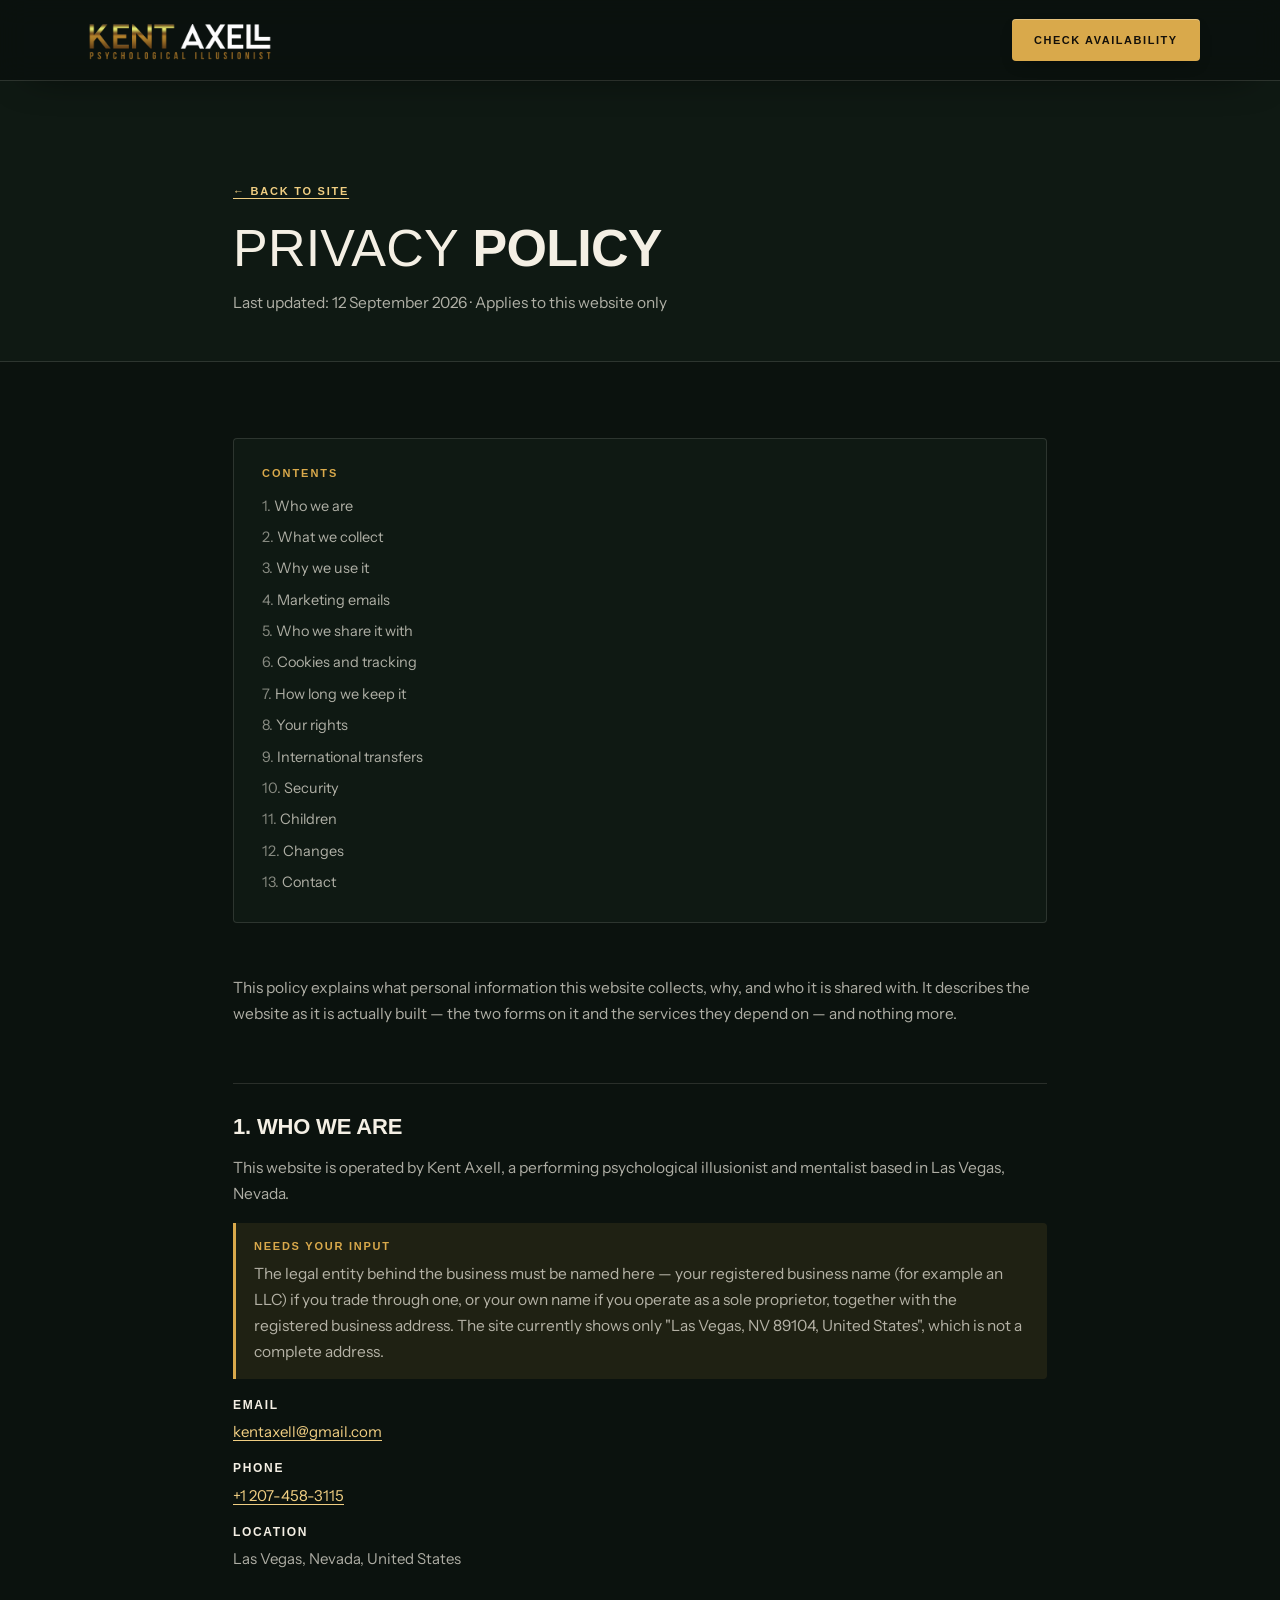
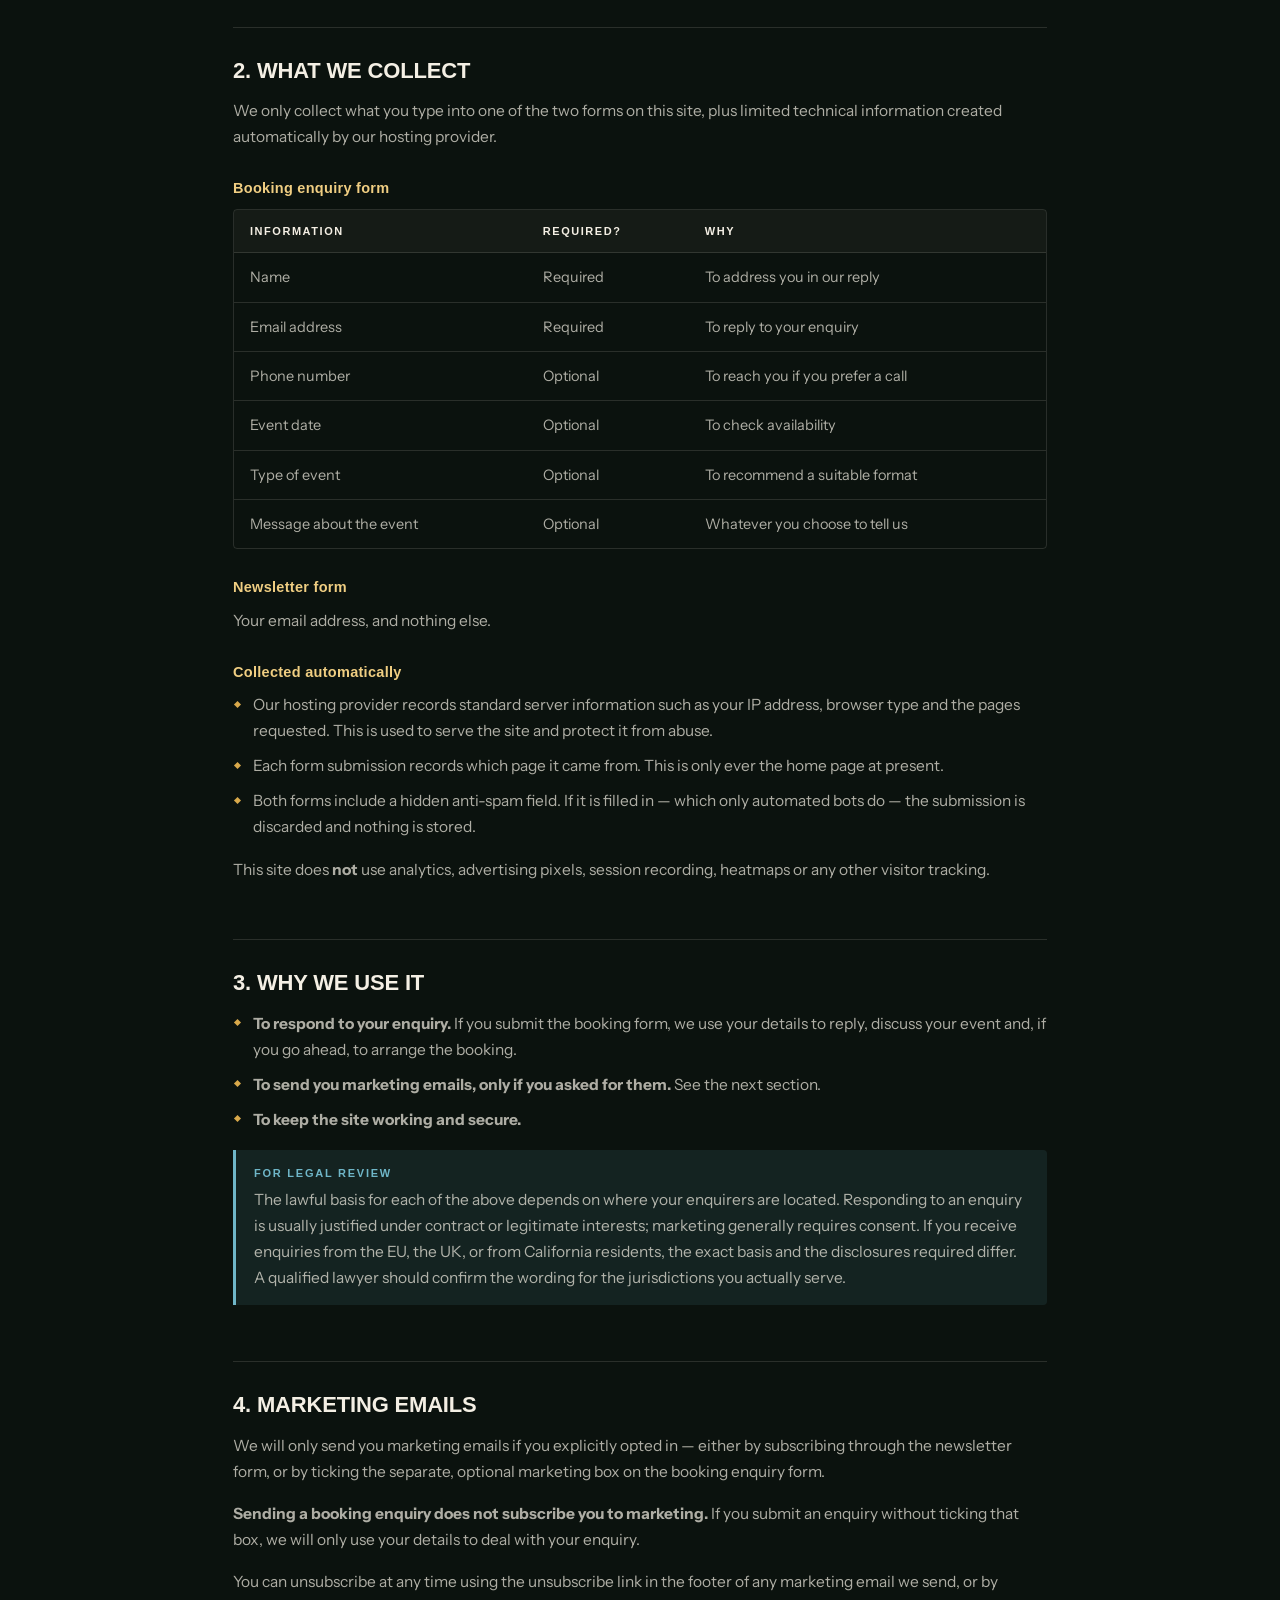
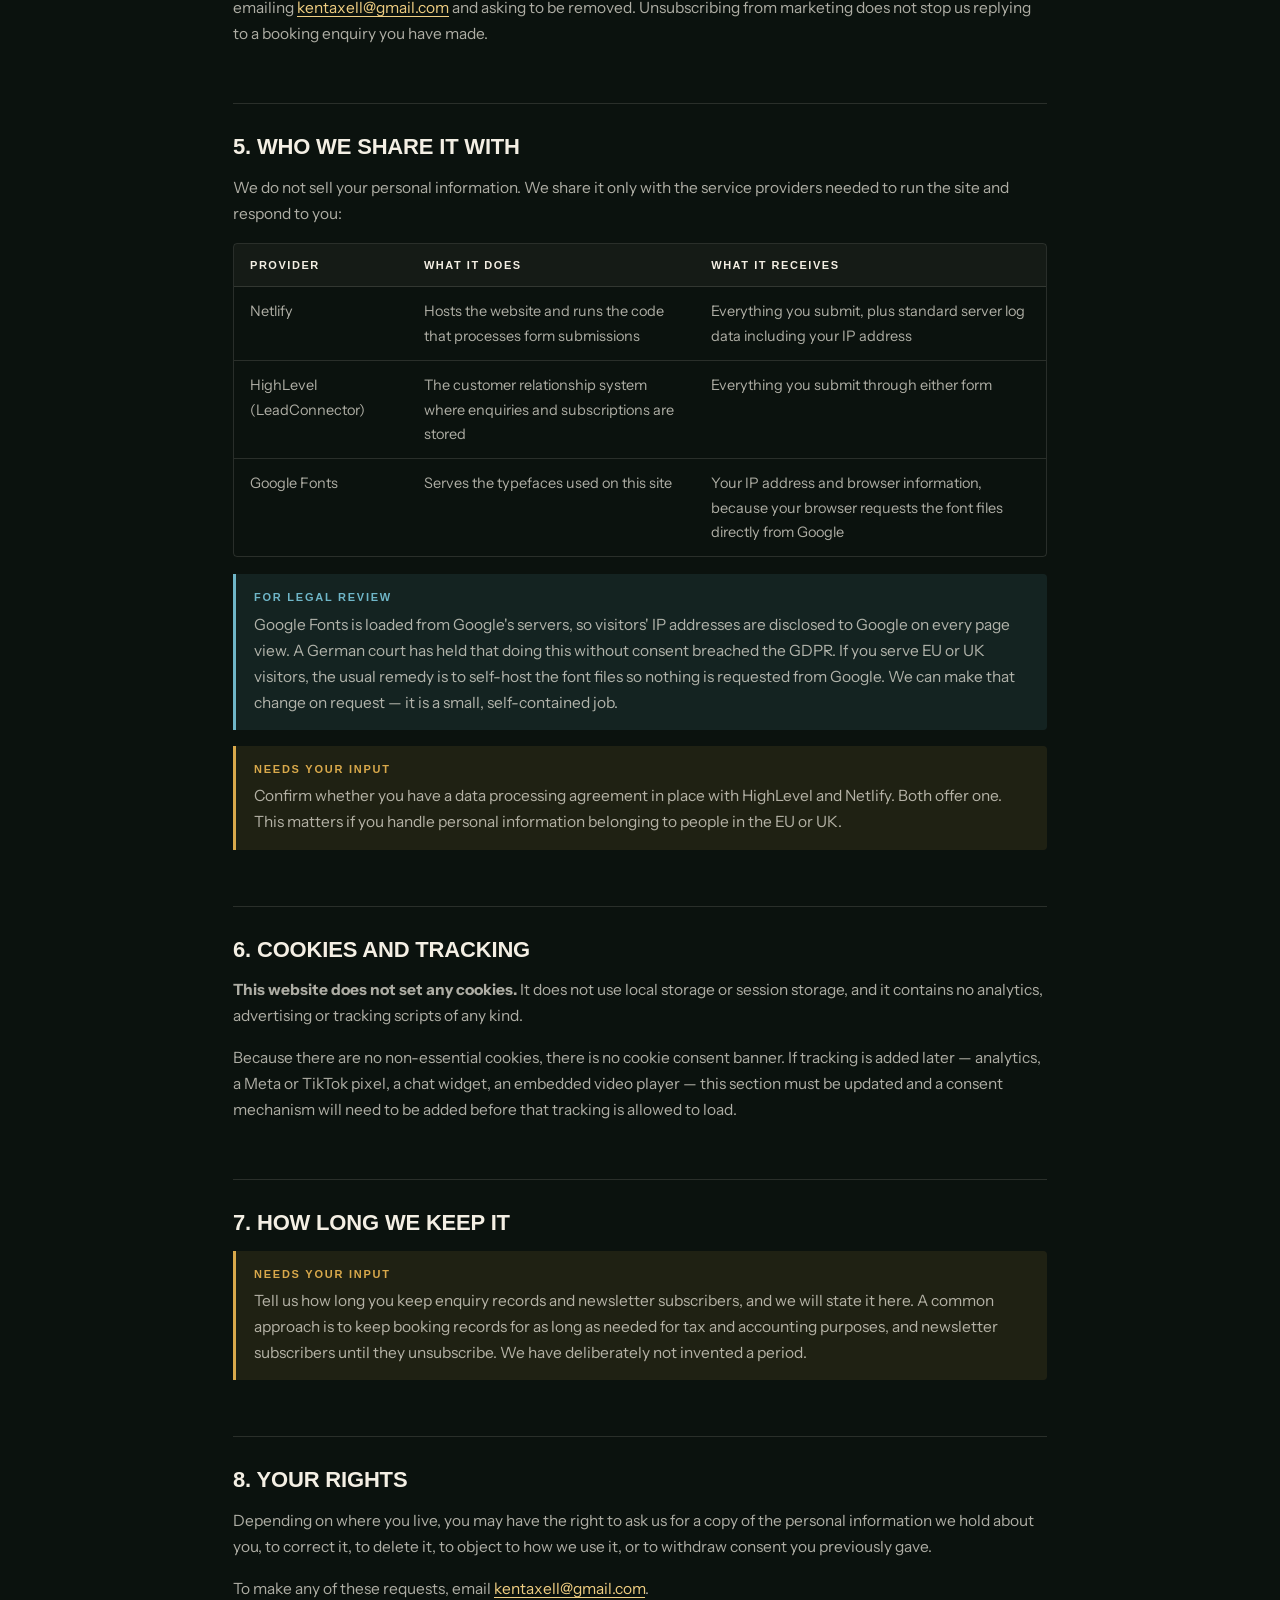
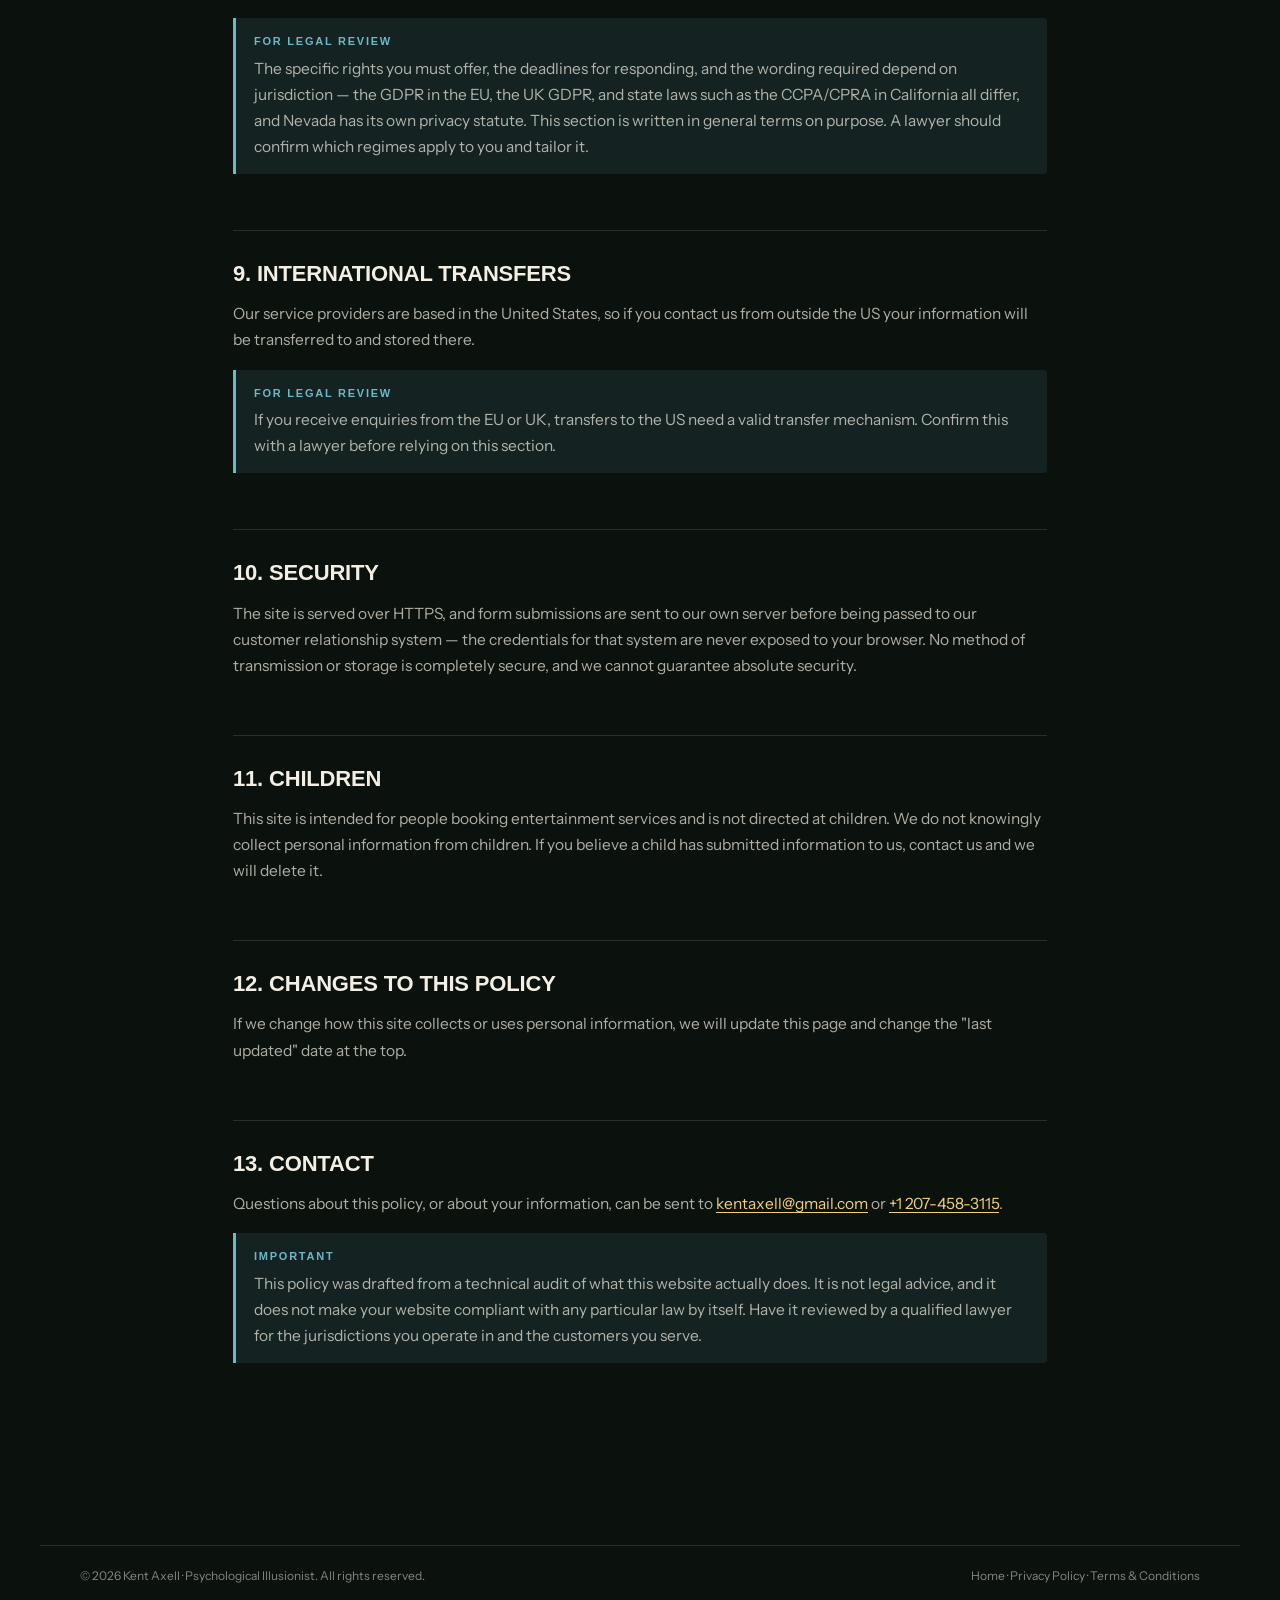
==== privacy-policy/index.html @ 7d2a13be "Add privacy policy, terms, and form consent Written from an audit of what the site actually does, no" ====
<!doctype html>
<html lang="en">
<head>
<meta charset="utf-8">
<meta name="viewport" content="width=device-width, initial-scale=1">
<title>Privacy Policy — Kent Axell</title>
<meta name="description" content="How Kent Axell collects, uses and protects personal information submitted through this website.">
<meta name="theme-color" content="#0B120E">
<meta name="robots" content="index, follow">

<link rel="preconnect" href="https://fonts.googleapis.com">
<link rel="preconnect" href="https://fonts.gstatic.com" crossorigin>
<link href="https://fonts.googleapis.com/css2?family=Instrument+Sans:wght@400..600&display=swap" rel="stylesheet">
<link rel="stylesheet" href="../assets/css/styles.css">
</head>
<body>

<a class="skip" href="#main">Skip to content</a>

<header class="header stuck">
  <div class="wrap header__in">
    <a class="brand" href="../" aria-label="Kent Axell, home">
      <img class="brand__type" src="../assets/img/kent-axell-png2.png" alt="Kent Axell">
    </a>
    <a class="btn btn--gold btn--sm header__cta" href="../#contact">Check availability</a>
  </div>
</header>

<div class="legalhead">
  <div class="wrap">
    <div class="legal__body">
      <a class="legal__back" href="../">&larr; Back to site</a>
      <h1>Privacy <strong>Policy</strong></h1>
      <p class="legalhead__meta">
        Last updated: <time datetime="2026-09-12">12 September 2026</time> ·
        Applies to this website only
      </p>
    </div>
  </div>
</div>

<main id="main" class="legal">
  <div class="wrap">
    <div class="legal__body">

      <nav class="legal__toc" aria-label="Contents">
        <h2>Contents</h2>
        <ol>
          <li><a href="#who">Who we are</a></li>
          <li><a href="#what">What we collect</a></li>
          <li><a href="#why">Why we use it</a></li>
          <li><a href="#marketing">Marketing emails</a></li>
          <li><a href="#sharing">Who we share it with</a></li>
          <li><a href="#cookies">Cookies and tracking</a></li>
          <li><a href="#retention">How long we keep it</a></li>
          <li><a href="#rights">Your rights</a></li>
          <li><a href="#transfers">International transfers</a></li>
          <li><a href="#security">Security</a></li>
          <li><a href="#children">Children</a></li>
          <li><a href="#changes">Changes</a></li>
          <li><a href="#contact">Contact</a></li>
        </ol>
      </nav>

      <p class="lead">
        This policy explains what personal information this website collects, why, and
        who it is shared with. It describes the website as it is actually built — the
        two forms on it and the services they depend on — and nothing more.
      </p>

      <h2 id="who">1. Who we are</h2>
      <p>
        This website is operated by Kent Axell, a performing psychological illusionist
        and mentalist based in Las Vegas, Nevada.
      </p>
      <p class="todo">
        <b>Needs your input</b>
        The legal entity behind the business must be named here — your registered
        business name (for example an LLC) if you trade through one, or your own name
        if you operate as a sole proprietor, together with the registered business
        address. The site currently shows only "Las Vegas, NV 89104, United States",
        which is not a complete address.
      </p>
      <dl>
        <div><dt>Email</dt><dd><a href="mailto:kentaxell@gmail.com">kentaxell@gmail.com</a></dd></div>
        <div><dt>Phone</dt><dd><a href="tel:+12074583115">+1 207-458-3115</a></dd></div>
        <div><dt>Location</dt><dd>Las Vegas, Nevada, United States</dd></div>
      </dl>

      <h2 id="what">2. What we collect</h2>
      <p>
        We only collect what you type into one of the two forms on this site, plus
        limited technical information created automatically by our hosting provider.
      </p>

      <h3>Booking enquiry form</h3>
      <div class="legal__tablewrap">
        <table>
          <thead><tr><th>Information</th><th>Required?</th><th>Why</th></tr></thead>
          <tbody>
            <tr><td>Name</td><td>Required</td><td>To address you in our reply</td></tr>
            <tr><td>Email address</td><td>Required</td><td>To reply to your enquiry</td></tr>
            <tr><td>Phone number</td><td>Optional</td><td>To reach you if you prefer a call</td></tr>
            <tr><td>Event date</td><td>Optional</td><td>To check availability</td></tr>
            <tr><td>Type of event</td><td>Optional</td><td>To recommend a suitable format</td></tr>
            <tr><td>Message about the event</td><td>Optional</td><td>Whatever you choose to tell us</td></tr>
          </tbody>
        </table>
      </div>

      <h3>Newsletter form</h3>
      <p>Your email address, and nothing else.</p>

      <h3>Collected automatically</h3>
      <ul>
        <li>
          Our hosting provider records standard server information such as your IP
          address, browser type and the pages requested. This is used to serve the
          site and protect it from abuse.
        </li>
        <li>
          Each form submission records which page it came from. This is only ever the
          home page at present.
        </li>
        <li>
          Both forms include a hidden anti-spam field. If it is filled in — which only
          automated bots do — the submission is discarded and nothing is stored.
        </li>
      </ul>
      <p>
        This site does <strong>not</strong> use analytics, advertising pixels, session
        recording, heatmaps or any other visitor tracking.
      </p>

      <h2 id="why">3. Why we use it</h2>
      <ul>
        <li>
          <strong>To respond to your enquiry.</strong> If you submit the booking form,
          we use your details to reply, discuss your event and, if you go ahead, to
          arrange the booking.
        </li>
        <li>
          <strong>To send you marketing emails, only if you asked for them.</strong>
          See the next section.
        </li>
        <li>
          <strong>To keep the site working and secure.</strong>
        </li>
      </ul>
      <p class="todo todo--legal">
        <b>For legal review</b>
        The lawful basis for each of the above depends on where your enquirers are
        located. Responding to an enquiry is usually justified under contract or
        legitimate interests; marketing generally requires consent. If you receive
        enquiries from the EU, the UK, or from California residents, the exact basis
        and the disclosures required differ. A qualified lawyer should confirm the
        wording for the jurisdictions you actually serve.
      </p>

      <h2 id="marketing">4. Marketing emails</h2>
      <p>
        We will only send you marketing emails if you explicitly opted in — either by
        subscribing through the newsletter form, or by ticking the separate, optional
        marketing box on the booking enquiry form.
      </p>
      <p>
        <strong>Sending a booking enquiry does not subscribe you to marketing.</strong>
        If you submit an enquiry without ticking that box, we will only use your
        details to deal with your enquiry.
      </p>
      <p>
        You can unsubscribe at any time using the unsubscribe link in the footer of
        any marketing email we send, or by emailing
        <a href="mailto:kentaxell@gmail.com">kentaxell@gmail.com</a> and asking to be
        removed. Unsubscribing from marketing does not stop us replying to a booking
        enquiry you have made.
      </p>

      <h2 id="sharing">5. Who we share it with</h2>
      <p>
        We do not sell your personal information. We share it only with the service
        providers needed to run the site and respond to you:
      </p>
      <div class="legal__tablewrap">
        <table>
          <thead><tr><th>Provider</th><th>What it does</th><th>What it receives</th></tr></thead>
          <tbody>
            <tr>
              <td>Netlify</td>
              <td>Hosts the website and runs the code that processes form submissions</td>
              <td>Everything you submit, plus standard server log data including your IP address</td>
            </tr>
            <tr>
              <td>HighLevel (LeadConnector)</td>
              <td>The customer relationship system where enquiries and subscriptions are stored</td>
              <td>Everything you submit through either form</td>
            </tr>
            <tr>
              <td>Google Fonts</td>
              <td>Serves the typefaces used on this site</td>
              <td>Your IP address and browser information, because your browser requests the font files directly from Google</td>
            </tr>
          </tbody>
        </table>
      </div>
      <p class="todo todo--legal">
        <b>For legal review</b>
        Google Fonts is loaded from Google's servers, so visitors' IP addresses are
        disclosed to Google on every page view. A German court has held that doing this
        without consent breached the GDPR. If you serve EU or UK visitors, the usual
        remedy is to self-host the font files so nothing is requested from Google. We
        can make that change on request — it is a small, self-contained job.
      </p>
      <p class="todo">
        <b>Needs your input</b>
        Confirm whether you have a data processing agreement in place with HighLevel
        and Netlify. Both offer one. This matters if you handle personal information
        belonging to people in the EU or UK.
      </p>

      <h2 id="cookies">6. Cookies and tracking</h2>
      <p>
        <strong>This website does not set any cookies.</strong> It does not use local
        storage or session storage, and it contains no analytics, advertising or
        tracking scripts of any kind.
      </p>
      <p>
        Because there are no non-essential cookies, there is no cookie consent banner.
        If tracking is added later — analytics, a Meta or TikTok pixel, a chat widget,
        an embedded video player — this section must be updated and a consent mechanism
        will need to be added before that tracking is allowed to load.
      </p>

      <h2 id="retention">7. How long we keep it</h2>
      <p class="todo">
        <b>Needs your input</b>
        Tell us how long you keep enquiry records and newsletter subscribers, and we
        will state it here. A common approach is to keep booking records for as long as
        needed for tax and accounting purposes, and newsletter subscribers until they
        unsubscribe. We have deliberately not invented a period.
      </p>

      <h2 id="rights">8. Your rights</h2>
      <p>
        Depending on where you live, you may have the right to ask us for a copy of the
        personal information we hold about you, to correct it, to delete it, to object
        to how we use it, or to withdraw consent you previously gave.
      </p>
      <p>
        To make any of these requests, email
        <a href="mailto:kentaxell@gmail.com">kentaxell@gmail.com</a>.
      </p>
      <p class="todo todo--legal">
        <b>For legal review</b>
        The specific rights you must offer, the deadlines for responding, and the
        wording required depend on jurisdiction — the GDPR in the EU, the UK GDPR,
        and state laws such as the CCPA/CPRA in California all differ, and Nevada has
        its own privacy statute. This section is written in general terms on purpose.
        A lawyer should confirm which regimes apply to you and tailor it.
      </p>

      <h2 id="transfers">9. International transfers</h2>
      <p>
        Our service providers are based in the United States, so if you contact us from
        outside the US your information will be transferred to and stored there.
      </p>
      <p class="todo todo--legal">
        <b>For legal review</b>
        If you receive enquiries from the EU or UK, transfers to the US need a valid
        transfer mechanism. Confirm this with a lawyer before relying on this section.
      </p>

      <h2 id="security">10. Security</h2>
      <p>
        The site is served over HTTPS, and form submissions are sent to our own server
        before being passed to our customer relationship system — the credentials for
        that system are never exposed to your browser. No method of transmission or
        storage is completely secure, and we cannot guarantee absolute security.
      </p>

      <h2 id="children">11. Children</h2>
      <p>
        This site is intended for people booking entertainment services and is not
        directed at children. We do not knowingly collect personal information from
        children. If you believe a child has submitted information to us, contact us
        and we will delete it.
      </p>

      <h2 id="changes">12. Changes to this policy</h2>
      <p>
        If we change how this site collects or uses personal information, we will
        update this page and change the "last updated" date at the top.
      </p>

      <h2 id="contact">13. Contact</h2>
      <p>
        Questions about this policy, or about your information, can be sent to
        <a href="mailto:kentaxell@gmail.com">kentaxell@gmail.com</a> or
        <a href="tel:+12074583115">+1 207-458-3115</a>.
      </p>

      <p class="todo todo--legal">
        <b>Important</b>
        This policy was drafted from a technical audit of what this website actually
        does. It is not legal advice, and it does not make your website compliant with
        any particular law by itself. Have it reviewed by a qualified lawyer for the
        jurisdictions you operate in and the customers you serve.
      </p>

    </div>
  </div>
</main>

<footer class="footer">
  <div class="wrap footer__base">
    <p>© <span id="yr">2026</span> Kent Axell · Psychological Illusionist. All rights reserved.</p>
    <p>
      <a href="../">Home</a> ·
      <a href="./">Privacy Policy</a> ·
      <a href="../terms-and-conditions/">Terms &amp; Conditions</a>
    </p>
  </div>
</footer>

<script>document.getElementById('yr').textContent = new Date().getFullYear();</script>
</body>
</html>
---- assets/css/styles.css ----
/* ═══════════════════════════════════════════════════════════
   KENT AXELL — Psychological Illusionist
   Dark theatre green · antique gold · cream
   ═══════════════════════════════════════════════════════════ */

:root{
  /* ground */
  --ink:        #0B120E;
  --ink-2:      #0F1913;
  --ink-3:      #131F18;
  --panel:      #33473C;
  --panel-2:    #3B5245;

  /* accent */
  --gold:       #D9A94B;
  --gold-lite:  #F0CE82;
  --gold-deep:  #A9762B;
  --teal:       #6FB6C8;   /* echo of Kent's stage logo — used sparingly */

  /* type */
  --cream:      #F4EFE4;
  /* Dim tints are floored at ratios that clear WCAG AA on --ink (#0B120E):
     70% ≈ 8.0:1 · 55% ≈ 5.6:1 · 52% ≈ 5.1:1. Nothing dimmer is used for text. */
  --cream-70:   rgba(244,239,228,.70);
  --cream-55:   rgba(244,239,228,.55);
  --cream-40:   rgba(244,239,228,.52);
  --line:       rgba(244,239,228,.13);
  --line-gold:  rgba(217,169,75,.30);

  --f-disp: "Bricolage Grotesque", "Helvetica Neue", Arial, sans-serif;
  --f-body: "Instrument Sans", "Helvetica Neue", Arial, sans-serif;

  --wrap: 1200px;
  --pad: clamp(20px, 5vw, 40px);
  --r: 4px;

  --ease: cubic-bezier(.22,.61,.36,1);
}

/* ── fonts ────────────────────────────────────────────── */
/* Path is relative to THIS file (assets/css/), so it needs ../ to reach
   assets/fonts/. Space is %20-encoded for stricter static hosts. */
@font-face {
  font-family: "Cloudster";
  src: url('../fonts/Cloudsters%20Regular.otf') format('opentype');
  font-weight: 400;
  font-style: normal;
  font-display: swap;
}

/* ── reset ─────────────────────────────────────────────── */
*,*::before,*::after{ box-sizing:border-box }
/* No `hidden` fallback here on purpose: on Safari < 16 that would create a
   scroll container on the root and break the sticky header. Those browsers
   fall back to the <body> rule below; modern ones get `clip` on both. */
html{ -webkit-text-size-adjust:100%; scroll-behavior:smooth; scroll-padding-top:90px; overflow-x:clip }
body{
  margin:0;
  background:var(--ink);
  color:var(--cream);
  font-family:var(--f-body);
  font-size:16px;
  line-height:1.68;
  font-weight:400;
  -webkit-font-smoothing:antialiased;
  font-optical-sizing:auto;
  /* The tilted marquee bands are deliberately wider than the viewport.
     `hidden` on <body> alone does not stop mobile browsers letting the
     viewport itself drag sideways, so both elements are clipped.
     `clip` is used over `hidden` because it does NOT create a scroll
     container — which is what keeps the sticky header working. */
  overflow-x:hidden;   /* fallback: Safari < 16 */
  overflow-x:clip;
}
img{ max-width:100%; display:block }
a{ color:inherit; text-decoration:none }
ul{ margin:0; padding:0; list-style:none }
button{ font:inherit; color:inherit; background:none; border:0; cursor:pointer }
h1,h2,h3,h4{ margin:0; font-family:var(--f-disp); font-weight:300; letter-spacing:-.01em }
p{ margin:0 0 1.05em }
p:last-child{ margin-bottom:0 }

::selection{ background:var(--gold); color:var(--ink) }

:focus-visible{
  outline:2px solid var(--gold);
  outline-offset:3px;
  border-radius:2px;
}

.sr-only{
  position:absolute; width:1px; height:1px; padding:0; margin:-1px;
  overflow:hidden; clip:rect(0 0 0 0); white-space:nowrap; border:0;
}
/* Honeypot. Off-canvas rather than display:none — some bots skip
   anything that is not rendered. Never give this a label. */
.hp{
  position:absolute; left:-9999px; width:1px; height:1px;
  opacity:0; pointer-events:none;
}
.skip{
  position:absolute; left:-999px; top:0; z-index:200;
  background:var(--gold); color:var(--ink); padding:10px 18px; font-weight:600;
}
.skip:focus{ left:8px; top:8px }

.wrap{ width:100%; max-width:var(--wrap); margin-inline:auto; padding-inline:var(--pad) }

/* ── scroll reveal ─────────────────────────────────────── */
.reveal{
  opacity:0;
  transform:translateY(22px);
  transition:opacity .75s var(--ease), transform .75s var(--ease);
  transition-delay:calc(var(--d, 0) * 110ms);
}
.reveal[data-d="1"]{ --d:1 } .reveal[data-d="2"]{ --d:2 }
.reveal[data-d="3"]{ --d:3 } .reveal[data-d="4"]{ --d:4 }
.reveal.in{ opacity:1; transform:none }

/* ═══════════ TYPOGRAPHIC SYSTEM ═══════════ */
/* Headings alternate light + heavy word-groups, matching the reference rhythm.
   Light words are the base weight; <strong> carries the punch.               */
.hero__title,
.sechead h2,
.signup__title{
  font-family:var(--f-disp);
  font-weight:300;
  text-transform:uppercase;
  letter-spacing:.004em;
  line-height:.98;
  text-wrap:balance;
}
/* heavy weights close up on their own — caps still need a hair of air */
.hero__title strong,
.sechead h2 strong,
.signup__title strong{ font-weight:800; letter-spacing:-.014em }

/* little gold diamond divider */
.fleuron{ display:block; margin:22px auto 0; width:100%; max-width:140px; position:relative; height:9px }
.fleuron::before{
  content:""; position:absolute; inset-block:50%; left:0; right:0; height:1px;
  background:linear-gradient(90deg,transparent,var(--line-gold) 22%,var(--line-gold) 78%,transparent);
}
.fleuron::after{
  content:""; position:absolute; left:50%; top:50%; width:9px; height:9px;
  translate:-50% -50%; rotate:45deg;
  background:var(--gold);
}
.sechead--left .fleuron{ margin-inline:0 }

.sechead{ text-align:center; margin-bottom:clamp(40px,6vw,68px) }
.sechead--left{ text-align:left }
.sechead h2{ font-size:clamp(28px,4vw,50px) }
.sechead--sm h2{ font-size:clamp(24px,3.1vw,38px) }
.sechead__sub{
  margin:14px 0 0;
  font-family:var(--f-disp);
  font-size:clamp(12px,1.4vw,15px);
  font-weight:500; text-transform:uppercase; letter-spacing:.18em;
  color:var(--cream-55);
}

.lead{ font-size:clamp(17px,1.9vw,20px); color:var(--cream); font-weight:400 }

/* ── sections ──────────────────────────────────────────── */
.sec{ padding-block:clamp(64px,9vw,118px) }
.sec--tight{ padding-top:0 }

/* ═══════════ BUTTONS ═══════════ */
.btn{
  --bg:var(--gold);
  display:inline-flex; align-items:center; justify-content:center; gap:9px;
  padding:15px 30px;
  font-family:var(--f-disp);
  font-size:12px; font-weight:700; text-transform:uppercase; letter-spacing:.13em;
  border-radius:var(--r);
  position:relative; overflow:hidden;
  transition:transform .28s var(--ease), box-shadow .28s var(--ease), background-color .28s var(--ease), color .28s var(--ease);
  will-change:transform;
}
.btn--sm{ padding:12px 22px; font-size:11px; letter-spacing:.14em }

/* No colored glow: gold on near-black already separates. The inset top highlight
   gives the cap a lit edge; depth comes from a neutral shadow, not a halo. */
.btn--gold{
  background:var(--gold); color:#14100A;
  box-shadow:0 1px 0 rgba(255,255,255,.28) inset, 0 6px 18px -10px rgba(0,0,0,.75);
}
.btn--gold:hover{ background:var(--gold-lite); transform:translateY(-2px); box-shadow:0 1px 0 rgba(255,255,255,.4) inset, 0 12px 26px -12px rgba(0,0,0,.85) }
.btn--gold:active{ transform:translateY(0) }

.btn--ghost{
  background:transparent; color:var(--cream);
  box-shadow:inset 0 0 0 1px rgba(244,239,228,.35);
}
.btn--ghost:hover{ background:rgba(244,239,228,.07); box-shadow:inset 0 0 0 1px var(--gold); color:var(--gold-lite); transform:translateY(-2px) }

.ctarow{ text-align:center; margin-top:clamp(34px,4vw,52px) }

/* ═══════════ UTILITY BAR ═══════════ */
.utilitybar{
  background:var(--ink-2);
  border-bottom:1px solid var(--line);
  font-size:12.5px;
  position:relative; z-index:60;
}
.utilitybar__in{
  display:flex; align-items:center; justify-content:flex-end; gap:26px;
  padding-block:9px; flex-wrap:wrap;
}
.utilitybar__item{
  display:inline-flex; align-items:center; gap:7px;
  color:var(--cream-55); letter-spacing:.02em;
  transition:color .22s var(--ease);
}
.utilitybar__item:hover{ color:var(--cream) }
.utilitybar__item .i{ width:13px; height:13px; fill:var(--gold); flex:none }
.utilitybar__item--gold{ color:var(--gold) }
.utilitybar__item--gold:hover{ color:var(--gold-lite) }

.pulse{ width:6px; height:6px; border-radius:50%; background:var(--gold); flex:none; position:relative }
.pulse::after{
  content:""; position:absolute; inset:0; border-radius:50%; background:var(--gold);
  animation:pulse 2.4s var(--ease) infinite;
}
@keyframes pulse{ 0%{ transform:scale(1); opacity:.7 } 70%,100%{ transform:scale(3.2); opacity:0 } }

/* ═══════════ HEADER ═══════════ */
.header{
  position:sticky; top:0; z-index:70;
  background:rgba(11,18,14,0);
  transition:background-color .35s var(--ease), box-shadow .35s var(--ease), backdrop-filter .35s var(--ease);
}
.header.stuck{
  background:rgba(11,18,14,.93);
  backdrop-filter:blur(14px);
  box-shadow:0 1px 0 var(--line), 0 18px 40px -30px #000;
}
.header__in{
  display:flex; align-items:center; gap:24px;
  min-height:76px;
}

.brand{ display:inline-flex; align-items:center; gap:11px; margin-right:auto }
.brand__mark{ width:38px; height:38px; flex:none }
.brand__mark svg{ width:100%; height:100%; fill:none; stroke:var(--gold); stroke-width:1.5; stroke-linecap:round }
.brand__mark rect{ stroke-width:1.2; opacity:.85 }
.brand__type{ display:flex; flex-direction:column; line-height:1.1 }
.brand__type[alt]{ 
  width:auto; height:auto; max-width:240px; max-height:80px;
  display:block; flex-direction:initial;
}
.brand__name{
  font-family: "Cloudster", sans-serif; font-weight:400; font-size:16px;
  text-transform:uppercase; letter-spacing:.12em; color:var(--cream); font-feature-settings:'liga';
}
.brand__sub{
  font-family:var(--f-disp); font-weight:500; font-size:11px;
  text-transform:uppercase; letter-spacing:.10em; color:var(--gold);
  margin-top:3px;
}

.nav{ display:flex; align-items:center; gap:30px }
.nav > a:not(.btn){
  font-family:var(--f-disp);
  font-size:12px; font-weight:600; text-transform:uppercase; letter-spacing:.15em;
  color:var(--cream-70);
  padding-block:6px;
  position:relative;
  transition:color .22s var(--ease);
}
.nav > a:not(.btn)::after{
  content:""; position:absolute; left:0; right:100%; bottom:0; height:1px;
  background:var(--gold); transition:right .32s var(--ease);
}
.nav > a:not(.btn):hover{ color:var(--cream) }
.nav > a:not(.btn):hover::after{ right:0 }
.nav__cta{ display:none }

.burger{ display:none; width:38px; height:38px; flex-direction:column; justify-content:center; gap:5px; padding:0 6px }
.burger span{ display:block; height:1.5px; background:var(--cream); transition:transform .32s var(--ease), opacity .2s var(--ease) }
.burger[aria-expanded="true"] span:nth-child(1){ transform:translateY(6.5px) rotate(45deg) }
.burger[aria-expanded="true"] span:nth-child(2){ opacity:0 }
.burger[aria-expanded="true"] span:nth-child(3){ transform:translateY(-6.5px) rotate(-45deg) }

/* ═══════════ HERO ═══════════ */
.hero{
  position:relative;
  min-height:clamp(560px, 92vh, 900px);
  display:flex; align-items:flex-end;
  margin-top:-76px;          /* slide under the transparent sticky header */
  padding-top:76px;
  overflow:hidden;
}
.hero__media{ position:absolute; inset:0 }
.hero__media img{
  width:100%; height:100%; object-fit:cover; object-position:center 32%;
  animation:heroDrift 26s var(--ease) infinite alternate;
}
@keyframes heroDrift{ from{ transform:scale(1.04) } to{ transform:scale(1.12) } }

.hero__scrim{
  position:absolute; inset:0;
  background:
    radial-gradient(120% 78% at 50% 34%, rgba(11,18,14,0) 0%, rgba(11,18,14,.55) 62%, rgba(11,18,14,.9) 100%),
    linear-gradient(to bottom, rgba(11,18,14,.72) 0%, rgba(11,18,14,.18) 32%, rgba(11,18,14,.86) 76%, var(--ink) 100%);
}

.hero__in{
  position:relative; z-index:2;
  text-align:center;
  padding-bottom:clamp(96px,13vh,150px);
  padding-top:clamp(60px,10vh,110px);
}
.hero__title{
  font-family: "Centra No. 2", "Helvetica Neue", Arial, sans-serif;
  font-weight:800;
  font-size:clamp(40px,8vw,98px);
  margin:0;
  text-shadow:0 2px 40px rgba(0,0,0,.55);
}
.hero__kicker{
  margin:20px 0 0;
  font-family:var(--f-disp);
  font-size:clamp(12px,1.7vw,16px);
  font-weight:500; text-transform:uppercase; letter-spacing:.26em;
  color:var(--cream-70);
}
.hero__body{
  margin:26px auto 0; max-width:620px;
  color:var(--cream-70); font-size:15px; font-weight:400;
}
.hero__cta{ display:flex; gap:14px; justify-content:center; flex-wrap:wrap; margin-top:34px }

.scrolldown{
  position:absolute; left:50%; bottom:26px; translate:-50% 0; z-index:3;
  display:flex; flex-direction:column; align-items:center; gap:8px;
  font-family:var(--f-disp); font-size:11px; font-weight:600;
  text-transform:uppercase; letter-spacing:.20em; color:var(--cream-40);
  transition:color .25s var(--ease);
}
.scrolldown:hover{ color:var(--gold) }
.scrolldown svg{ width:15px; height:15px; fill:none; stroke:currentColor; stroke-width:1.4; stroke-linecap:round; stroke-linejoin:round; animation:bob 2.6s var(--ease) infinite }
@keyframes bob{ 0%,100%{ transform:translateY(0); opacity:.65 } 50%{ transform:translateY(5px); opacity:1 } }

/* ═══════════ MARQUEE BANDS ═══════════ */
.marquee{
  background:var(--gold);
  color:#14100A;
  padding-block:13px;
  width:114%; margin-inline:-7%;
  position:relative; z-index:5;
  box-shadow:0 14px 44px -22px rgba(0,0,0,.85);
  overflow:hidden;
  user-select:none;
}
.marquee--tilt-a{ rotate:-2.4deg; margin-top:-38px; margin-bottom:14px }
.marquee--tilt-b{ rotate:2deg; margin-block:clamp(30px,5vw,54px) }

.marquee__track{ display:flex; width:max-content; animation:slide 34s linear infinite }
.marquee__track--rev{ animation-direction:reverse }
@keyframes slide{ to{ transform:translateX(-50%) } }

.marquee__set{ display:flex; align-items:center; gap:34px; padding-right:34px; flex:none }
.marquee__set span{
  font-family:var(--f-disp); font-size:clamp(18px,2.6vw,33px);
  font-weight:800; text-transform:uppercase; letter-spacing:-.016em;
  white-space:nowrap;
}
.marquee__set i{ font-style:normal; font-size:13px; opacity:.55 }

/* ═══════════ INTRO ═══════════ */
.intro__grid{
  display:grid; grid-template-columns:1fr 1.08fr; gap:clamp(32px,5vw,64px);
  align-items:center;
}
.intro__copy p{ color:var(--cream-70); font-weight:400 }
.intro__copy .lead{ color:var(--cream); margin-bottom:1.1em }
.intro__copy .btn{ margin-top:12px }

.ticks{ display:grid; gap:12px; margin:28px 0 }
.ticks li{
  position:relative; padding-left:32px;
  font-size:14.5px; color:var(--cream);
}
.ticks li::before{
  content:""; position:absolute; left:0; top:.42em;
  width:16px; height:16px; border-radius:50%;
  background:var(--gold);
}
.ticks li::after{
  content:""; position:absolute; left:4.5px; top:calc(.42em + 4.8px);
  width:7px; height:3.5px;
  border-left:1.7px solid #14100A; border-bottom:1.7px solid #14100A;
  rotate:-45deg;
}
.ticks--sm li{ font-size:14px; color:var(--cream-70) }
.ticks--sm li::before{ width:14px; height:14px }
.ticks--sm li::after{ left:4px; top:calc(.42em + 4.2px); width:6px; height:3px }

.intro__fig{ margin:0; position:relative; border-radius:var(--r); overflow:hidden }
.intro__fig img{
  width:100%; aspect-ratio:16/10; object-fit:cover;
  transition:transform .9s var(--ease);
}
.intro__fig:hover img{ transform:scale(1.035) }
.intro__fig::after{
  content:""; position:absolute; inset:0; pointer-events:none;
  box-shadow:inset 0 0 0 1px var(--line-gold);
  border-radius:var(--r);
}
.intro__fig figcaption{
  position:absolute; left:16px; bottom:14px;
  font-family:var(--f-disp); font-size:11px; font-weight:600;
  text-transform:uppercase; letter-spacing:.15em; color:var(--cream-70);
  background:rgba(11,18,14,.6); backdrop-filter:blur(6px);
  padding:6px 12px; border-radius:2px;
}

/* ═══════════ SHOWREEL ═══════════ */
.reelgrid{ display:grid; grid-template-columns:repeat(3,1fr); gap:clamp(14px,2vw,24px) }
.reel{
  position:relative; display:block; border-radius:var(--r); overflow:hidden;
  background:var(--ink-2);
}
.reel img{
  width:100%; aspect-ratio:16/10; object-fit:cover;
  filter:brightness(.72) saturate(.9);
  transition:transform .8s var(--ease), filter .5s var(--ease);
}
.reel:hover img{ transform:scale(1.06); filter:brightness(.85) saturate(1) }
.reel::after{
  content:""; position:absolute; inset:0; pointer-events:none;
  box-shadow:inset 0 0 0 1px var(--line);
  transition:box-shadow .35s var(--ease);
}
.reel:hover::after{ box-shadow:inset 0 0 0 1px var(--line-gold) }

.reel__play{
  position:absolute; left:50%; top:50%; translate:-50% -50%;
  width:56px; height:56px; border-radius:50%;
  background:#E03B2E;
  display:grid; place-items:center;
  box-shadow:0 10px 30px -10px rgba(0,0,0,.8);
  transition:transform .35s var(--ease), background-color .35s var(--ease);
}
.reel__play svg{ width:24px; height:24px; fill:#fff; margin-left:2px }
.reel:hover .reel__play{ transform:scale(1.12); background:#F04437 }

.reel__label{
  position:absolute; left:14px; top:12px;
  font-family:var(--f-disp); font-size:11px; font-weight:600;
  text-transform:uppercase; letter-spacing:.14em; color:var(--cream);
  background:rgba(11,18,14,.66); backdrop-filter:blur(6px);
  padding:6px 11px; border-radius:2px;
}

/* ═══════════ GREEN PANELS (references / faq) ═══════════ */
.panelwrap{ padding-block:clamp(28px,4vw,52px) }
.panel{
  background:var(--panel);
  border-radius:6px;
  padding:clamp(34px,5.4vw,66px) clamp(22px,4.4vw,58px);
  box-shadow:0 30px 70px -50px #000;
}
.panel .sechead{ margin-bottom:clamp(30px,4vw,46px) }
.panel .sechead h2{ color:var(--cream) }
/* the panel is lighter than --ink, so dim text needs lifting to hold AA on it */
.panel .sechead__sub,
.panel .faq__body{ color:var(--cream-70) }

.logos{ display:grid; grid-template-columns:repeat(5,1fr); gap:clamp(10px,1.6vw,18px) }
.logos li{
  display:grid; place-items:center;
  aspect-ratio:2.5/1;
  background:rgba(11,18,14,.28);
  border:1px solid rgba(244,239,228,.10);
  border-radius:3px;
  font-family:var(--f-disp); font-size:13px; font-weight:700;
  text-transform:uppercase; letter-spacing:.16em; color:var(--cream-70);
  transition:border-color .3s var(--ease), color .3s var(--ease), transform .3s var(--ease);
}
.logos li:hover{ border-color:var(--line-gold); color:var(--gold); transform:translateY(-2px) }

/* ═══════════ CLIENT WALL ═══════════ */
/* The one light section on the site. Brand logos are drawn for white
   grounds — several of these (Chase, Capital One) are near-black and would
   disappear on --ink, so the panel inverts to paper and curves into a deep
   gold band. --gold is too light to carry cream text (1.9:1), hence the
   darker --gold-band at 4.6:1. */
.clients{
  --paper:#F3EEE3;
  /* Two related golds, both pinned by contrast rather than taste:
     the band is the richest gold that still clears 4.5:1 against white
     text (4.68:1); the eyebrow sits on paper, which needs a darker
     value to clear the same bar (4.61:1). */
  --gold-band:#9A6B15;
  --gold-ink:#8F6220;
  background:var(--gold-band);
  position:relative;
}
.clients__panel{
  background:var(--paper);
  padding-block:clamp(56px,8vw,104px) clamp(78px,11vw,150px);
  /* shallow ellipse: panel is full height at centre, shorter at the edges */
  border-radius:0 0 50% 50% / 0 0 clamp(28px,5vw,72px) clamp(28px,5vw,72px);
}
.clients__in{ text-align:center }
.clients .eyebrow{ color:var(--gold-ink) }

.clients__title{
  font-family:var(--f-disp);
  font-weight:300;
  font-size:clamp(27px,4.2vw,52px);
  line-height:1.08;
  letter-spacing:-.018em;
  color:var(--ink);
  max-width:24ch;
  margin:0 auto;
  text-wrap:balance;
}

/* ── continuous left-scrolling logo loop ── */
.logoloop{
  /* Centred window rather than full-bleed: shows ~5 logos at desktop and
     loops the rest through, so it reads as a curated set, not a banner. */
  max-width:min(860px, 100%);
  margin:clamp(38px,5.5vw,64px) auto 0;
  overflow:hidden;
  /* Fade the ends so logos dissolve rather than getting chopped at the edge.
     Wider fade than full-bleed needed — in a narrow window a hard edge is
     much more noticeable. */
  -webkit-mask-image:linear-gradient(90deg,transparent,#000 11%,#000 89%,transparent);
          mask-image:linear-gradient(90deg,transparent,#000 11%,#000 89%,transparent);
}
.logoloop__track{
  display:flex;
  width:max-content;
  animation:logoloop 42s linear infinite;
}
/* -50% lands set 2 exactly where set 1 began, so the restart is invisible. */
@keyframes logoloop{ to{ transform:translateX(-50%) } }

/* Pause on hover so a logo can actually be looked at (and hovered). */
.logoloop:hover .logoloop__track,
.logoloop:focus-within .logoloop__track{ animation-play-state:paused }

.logoloop__set{
  display:flex; align-items:center; flex:none;
  gap:clamp(26px,3.2vw,44px);
  padding-right:clamp(26px,3.2vw,44px);   /* keeps spacing even across the seam */
}
.logoloop__set li{ display:flex; align-items:center; justify-content:center }
.logoloop__set img{
  height:clamp(26px,3.2vw,38px);
  /* Cap the wide wordmarks (Chase, ConEd, Make-A-Wish run ~200px uncapped)
     so no single logo dominates the narrower window. */
  width:auto; max-width:150px;
  object-fit:contain;
  /* resting: desaturated so the row reads as one texture, not a clip-art wall */
  filter:grayscale(1);
  opacity:.52;
  transition:filter .4s var(--ease), opacity .4s var(--ease), transform .4s var(--ease);
}
.logoloop__set li:hover img,
.logoloop__set li:focus-within img{
  filter:grayscale(0);
  opacity:1;
  transform:scale(1.12);
}

/* ── pull quote on the gold band ── */
.pullquote{
  padding-block:clamp(52px,7.5vw,96px) clamp(56px,8vw,104px);
  text-align:center;
}
.pullquote blockquote{
  /* px, not ch: the blockquote inherits 16px, so a ch value here would be
     measured against that rather than the 40px quote text inside it. */
  margin:0 auto; max-width:660px;
}
.pullquote p{
  font-family:var(--f-disp);
  font-weight:300;
  font-size:clamp(21px,3.4vw,40px);
  line-height:1.16;
  letter-spacing:-.014em;
  color:#fff;
  margin:0;
  text-wrap:balance;
}
.pullquote cite{
  display:block; margin-top:20px;
  font-family:var(--f-body); font-style:normal;
  font-size:13px; font-weight:500; letter-spacing:.04em;
  color:#fff;
  opacity:.88;
}

@media (prefers-reduced-motion: reduce){
  /* Stop the loop and let the row wrap statically instead. */
  .logoloop__track{ animation:none; width:100%; flex-wrap:wrap; justify-content:center }
  .logoloop__set{ flex-wrap:wrap; justify-content:center }
  .logoloop__set + .logoloop__set{ display:none }   /* the duplicate is only for looping */
  .logoloop{ -webkit-mask-image:none; mask-image:none }
  .logoloop__set li:hover img,
  .logoloop__set li:focus-within img{ transform:none }
}

/* ═══════════ SERVICE ROWS ═══════════ */
.srow{
  display:grid; grid-template-columns:1fr 1fr;
  gap:clamp(26px,4.2vw,56px);
  align-items:center;
  margin-bottom:clamp(46px,6vw,88px);
}
.srow:last-child{ margin-bottom:0 }
.srow--flip .srow__fig{ order:2 }

.srow__fig{ margin:0; border-radius:var(--r); overflow:hidden; position:relative }
.srow__fig img{
  width:100%; aspect-ratio:4/3; object-fit:cover;
  transition:transform .9s var(--ease);
}
.srow:hover .srow__fig img{ transform:scale(1.04) }
.srow__fig::after{
  content:""; position:absolute; inset:0; pointer-events:none;
  box-shadow:inset 0 0 0 1px var(--line);
}

.srow__copy h3{
  font-size:clamp(19px,2.35vw,27px);
  font-weight:800; text-transform:uppercase; line-height:1.12;
  letter-spacing:-.014em;
  margin-bottom:16px;
}
.srow__copy > p{ color:var(--cream-70); font-weight:400; font-size:15px }
.srow__copy .btn{ margin-top:8px }

/* ═══════════ ABOUT BAND ═══════════ */
.about{
  background:
    linear-gradient(to bottom, var(--ink) 0%, #171E12 40%, #1C2314 100%);
  padding-block:clamp(56px,8vw,104px);
  position:relative;
}
.about::before,
.about::after{
  content:""; position:absolute; left:0; right:0; height:1px;
  background:linear-gradient(90deg,transparent,var(--line-gold),transparent);
}
.about::before{ top:0 } .about::after{ bottom:0 }

.about__in{
  display:grid; grid-template-columns:.85fr 1.15fr;
  gap:clamp(30px,5vw,70px); align-items:center;
}
.about__fig{ margin:0; position:relative; isolation:isolate }
/* glow sits behind the cut-out portrait — ::before so it paints first, no negative z-index */
.about__fig::before{
  content:""; position:absolute; left:50%; bottom:-4%; translate:-50% 0;
  width:76%; height:30%; border-radius:50%;
  background:radial-gradient(ellipse at center, rgba(217,169,75,.20), transparent 70%);
  pointer-events:none;
}
.about__fig img{
  position:relative;
  width:100%; max-width:400px; margin-inline:auto;
  filter:drop-shadow(0 30px 50px rgba(0,0,0,.6));
  mask-image: linear-gradient(180deg, black 0%, black 50%, transparent 100%);
  mask-size: 100% 100%;
  mask-repeat: no-repeat;
}
.about__h3{
  font-size:15px; font-weight:800; text-transform:uppercase;
  letter-spacing:.2em; color:var(--gold); margin-bottom:16px;
}
.about__copy p{ color:var(--cream-70); font-weight:400; font-size:15.5px }
.about__tag{ color:var(--cream) !important }
.about__tag strong{ color:var(--gold-lite); font-weight:500 }
.about__copy .btn{ margin-top:14px }
/* ═══════════ TESTIMONIALS ═══════════ */
.quotes__rail{
  display:grid; grid-template-columns:repeat(3,1fr);
  gap:clamp(14px,2vw,24px);
}
.quote{
  margin:0;
  background:linear-gradient(#141C16, #0E150F);
  border:1px solid var(--line);
  border-radius:var(--r);
  padding:clamp(24px,3vw,34px);
  display:flex; flex-direction:column; gap:16px;
  transition:border-color .35s var(--ease), transform .35s var(--ease);
}
.quote:hover{ border-color:var(--line-gold); transform:translateY(-3px) }
.stars{ color:var(--gold); font-size:14px; letter-spacing:.22em }
.quote p{ color:var(--cream-70); font-size:14.5px; font-weight:400; line-height:1.75; flex:1 }
.quote footer{ display:flex; flex-direction:column; gap:3px; padding-top:14px; border-top:1px solid var(--line) }
.quote footer b{
  font-family:var(--f-disp); font-size:13px; font-weight:700;
  letter-spacing:.03em; color:var(--cream);
}
.quote footer span{
  font-family:var(--f-disp); font-size:11px; font-weight:500;
  text-transform:uppercase; letter-spacing:.16em; color:var(--gold);
}

.dots{ display:none; justify-content:center; gap:9px; margin-top:26px }
.dots button{
  width:7px; height:7px; border-radius:50%;
  background:rgba(244,239,228,.24);
  transition:background-color .3s var(--ease), transform .3s var(--ease);
}
.dots button[aria-current="true"]{ background:var(--gold); transform:scale(1.35) }

/* ═══════════ GALLERY ═══════════ */
.grid6{ display:grid; grid-template-columns:repeat(3,1fr); gap:clamp(12px,1.6vw,18px) }
.grid6 figure{ margin:0; border-radius:var(--r); overflow:hidden; position:relative; background:var(--ink-2) }
.grid6 img{
  width:100%; aspect-ratio:4/3; object-fit:cover;
  filter:saturate(.86) brightness(.94);
  transition:transform .85s var(--ease), filter .5s var(--ease);
}
.grid6 figure:hover img{ transform:scale(1.07); filter:saturate(1.05) brightness(1) }
.grid6 figure::after{
  content:""; position:absolute; inset:0; pointer-events:none;
  box-shadow:inset 0 0 0 1px var(--line);
  transition:box-shadow .35s var(--ease);
}
.grid6 figure:hover::after{ box-shadow:inset 0 0 0 1px var(--line-gold) }

/* ═══════════ FAQ ═══════════ */
.faq{ display:grid; gap:10px }
.faq details{
  background:rgba(11,18,14,.30);
  border:1px solid rgba(244,239,228,.10);
  border-radius:3px;
  transition:border-color .3s var(--ease), background-color .3s var(--ease);
}
.faq details[open]{ border-color:var(--line-gold); background:rgba(11,18,14,.46) }
.faq summary{
  list-style:none; cursor:pointer;
  display:flex; align-items:center; justify-content:space-between; gap:20px;
  padding:17px clamp(16px,2.4vw,26px);
  font-family:var(--f-disp);
  font-size:clamp(14px,1.5vw,15.5px); font-weight:600;
  letter-spacing:.005em; line-height:1.5;
  color:var(--cream);
  transition:color .25s var(--ease);
}
.faq summary::-webkit-details-marker{ display:none }
.faq summary:hover{ color:var(--gold-lite) }
.faq summary::after{
  content:""; flex:none;
  width:9px; height:9px;
  border-right:1.6px solid var(--gold); border-bottom:1.6px solid var(--gold);
  rotate:45deg; translate:0 -2px;
  transition:rotate .32s var(--ease), translate .32s var(--ease);
}
.faq details[open] summary::after{ rotate:225deg; translate:0 2px }
.faq__body{
  padding:0 clamp(16px,2.4vw,26px) 20px;
  color:var(--cream-70); font-size:14.5px; font-weight:400;
  max-width:78ch;
}

/* ═══════════ BOOKING ═══════════ */
.book{
  position:relative;
  padding-block:clamp(58px,8vw,104px);
  overflow:hidden;
}
.book__media{ position:absolute; inset:0 }
.book__media img{ width:100%; height:100%; object-fit:cover; object-position:center 40% }
.book__scrim{
  position:absolute; inset:0;
  background:
    linear-gradient(to bottom, var(--ink) 0%, rgba(11,18,14,.94) 22%, rgba(11,18,14,.94) 78%, var(--ink) 100%);
}
.book__in{
  position:relative; z-index:2;
  display:grid; grid-template-columns:1fr 1.1fr;
  gap:clamp(32px,5vw,68px);
  align-items:start;
}
.book__copy .sechead{ margin-bottom:26px }
.book__copy .lead{ color:var(--cream); margin-bottom:22px }
.book__steps{ margin:0 0 30px }

.book__direct{ margin:0; display:grid; gap:15px; padding-top:24px; border-top:1px solid var(--line) }
.book__direct div{ display:grid; gap:2px }
.book__direct dt{
  font-family:var(--f-disp); font-size:11px; font-weight:600;
  text-transform:uppercase; letter-spacing:.16em; color:var(--gold);
}
.book__direct dd{ margin:0; font-size:14.5px; color:var(--cream-70) }
.book__direct a{ transition:color .22s var(--ease) }
.book__direct a:hover{ color:var(--gold-lite) }

.book__form{
  display:grid; grid-template-columns:1fr 1fr;
  gap:16px;
  background:rgba(11,18,14,.60);
  backdrop-filter:blur(10px);
  border:1px solid var(--line);
  border-radius:6px;
  padding:clamp(22px,3.2vw,38px);
}
.field{ display:grid; gap:7px; min-width:0 }
.field--full{ grid-column:1 / -1 }
.field label{
  font-family:var(--f-disp); font-size:11px; font-weight:600;
  text-transform:uppercase; letter-spacing:.14em; color:var(--cream-70);
}
.field label span{ color:var(--cream-40); letter-spacing:.12em }

.field input,
.field select,
.field textarea{
  width:100%;
  padding:13px 15px;
  background:rgba(244,239,228,.05);
  border:1px solid var(--line);
  border-radius:var(--r);
  color:var(--cream);
  font-family:var(--f-body); font-size:14.5px; line-height:1.5;
  transition:border-color .25s var(--ease), background-color .25s var(--ease);
}
.field textarea{ resize:vertical; min-height:104px }
.field input::placeholder,
.field textarea::placeholder{ color:var(--cream-40) }
.field select{ appearance:none; cursor:pointer;
  background-image:linear-gradient(45deg,transparent 50%,var(--gold) 50%),linear-gradient(135deg,var(--gold) 50%,transparent 50%);
  background-position:calc(100% - 19px) 21px, calc(100% - 13px) 21px;
  background-size:6px 6px, 6px 6px;
  background-repeat:no-repeat;
}
.field select option{ background:var(--ink-2); color:var(--cream) }
.field input:focus,
.field select:focus,
.field textarea:focus{
  outline:none; border-color:var(--gold); background:rgba(244,239,228,.08);
}
.field input:user-invalid,
.field textarea:user-invalid{ border-color:#C9736B }

.book__submit{ display:flex; align-items:center; gap:18px; flex-wrap:wrap; margin-top:4px }
.book__msg{
  margin:0; font-size:13px; color:var(--gold-lite);
  opacity:0; transform:translateY(-3px);
  transition:opacity .3s var(--ease), transform .3s var(--ease);
}
.book__msg.show{ opacity:1; transform:none }

/* ═══════════ NEWSLETTER ═══════════ */
.signup{
  background:var(--ink-2);
  border-top:1px solid var(--line);
  padding-block:clamp(44px,6vw,74px);
}
.signup__in{
  display:grid; grid-template-columns:1fr auto; gap:clamp(24px,4vw,50px);
  align-items:center;
}
.signup__title{ font-size:clamp(22px,2.9vw,36px) }
.signup__sub{ margin:12px 0 0; color:var(--cream-55); font-size:14px; font-weight:400; max-width:46ch }

.signup__form{ display:flex; gap:10px; flex-wrap:wrap; position:relative }
.signup__form input{
  width:min(300px, 60vw);
  padding:14px 18px;
  background:rgba(244,239,228,.05);
  border:1px solid var(--line);
  border-radius:var(--r);
  color:var(--cream); font-family:var(--f-body); font-size:14px;
  transition:border-color .25s var(--ease), background-color .25s var(--ease);
}
.signup__form input::placeholder{ color:var(--cream-40) }
.signup__form input:focus{ outline:none; border-color:var(--gold); background:rgba(244,239,228,.08) }
.signup__msg{
  position:absolute; top:100%; left:0; margin:8px 0 0;
  font-size:12.5px; color:var(--gold-lite);
  opacity:0; transform:translateY(-4px);
  transition:opacity .3s var(--ease), transform .3s var(--ease);
}
.signup__msg.show{ opacity:1; transform:none }

/* ═══════════ FOOTER ═══════════ */
.footer{ background:var(--ink); padding-top:clamp(46px,6vw,72px) }
.footer__in{
  display:grid; grid-template-columns:1.5fr 1fr 1fr 1fr;
  gap:clamp(26px,4vw,48px);
  padding-bottom:clamp(34px,4.5vw,54px);
}
.footer h3{
  font-size:11px; font-weight:700; text-transform:uppercase;
  letter-spacing:.22em; color:var(--gold); margin-bottom:16px;
}
.footer__brandcol h3{ margin-top:28px }
.footer ul li{ margin-bottom:9px }
.footer ul a, .footer ul li{
  font-size:13.5px; color:var(--cream-55); font-weight:400;
  transition:color .22s var(--ease);
}
.footer ul a:hover{ color:var(--gold) }
.brand--footer .brand__mark{ width:42px; height:42px }

.footer__base{
  display:flex; align-items:center; justify-content:space-between; gap:16px;
  flex-wrap:wrap;
  padding-block:20px;
  border-top:1px solid var(--line);
}
.footer__base p{ margin:0; font-size:12px; color:var(--cream-40) }
.footer__base a{ transition:color .22s var(--ease) }
.footer__base a:hover{ color:var(--gold) }

/* ═══════════════════════════════════════════
   RESPONSIVE
   ═══════════════════════════════════════════ */
@media (max-width: 1000px){
  .intro__grid,
  .srow,
  .about__in,
  .book__in,
  .signup__in{ grid-template-columns:1fr }
  .book__copy .sechead--left,
  .book__copy{ text-align:left }
  .book__copy .sechead--left .fleuron{ margin-inline:0 }
  .srow--flip .srow__fig{ order:0 }
  .about__fig img{ max-width:290px }
  .sechead--left{ text-align:center }
  .sechead--left .fleuron{ margin-inline:auto }
  .about__copy{ text-align:center }
  .about__copy .ticks{ text-align:left }
  .signup__sub{ max-width:none }

  .reelgrid,
  .grid6{ grid-template-columns:repeat(2,1fr) }
  .logos{ grid-template-columns:repeat(4,1fr) }
  .footer__in{ grid-template-columns:1fr 1fr }
}

@media (max-width: 820px){
  html{ scroll-padding-top:70px }
  .utilitybar__in{ justify-content:center; gap:16px; font-size:11.5px }

  .header__cta{ display:none }
  .burger{ display:flex }

  .nav{
    position:fixed; inset:0 0 auto; top:0;
    flex-direction:column; align-items:stretch; gap:0;
    background:rgba(11,18,14,.985);
    backdrop-filter:blur(18px);
    padding:88px var(--pad) 34px;
    height:100dvh;
    transform:translateY(-101%);
    transition:transform .5s var(--ease);
    overflow-y:auto;
  }
  .nav.open{ transform:none }
  .nav > a:not(.btn){
    font-size:15px; letter-spacing:.14em;
    padding:19px 0;
    border-bottom:1px solid var(--line);
    color:var(--cream);
  }
  .nav > a:not(.btn)::after{ display:none }
  .nav__cta{ display:inline-flex; margin-top:26px; align-self:flex-start }

  .hero{ min-height:auto; padding-bottom:0 }
  .hero__in{ padding-block:clamp(88px,20vh,140px) clamp(110px,16vh,150px) }
  .marquee--tilt-a{ margin-top:-26px }

  .quotes__rail{
    grid-template-columns:none;
    grid-auto-flow:column; grid-auto-columns:82%;
    overflow-x:auto; scroll-snap-type:x mandatory;
    -webkit-overflow-scrolling:touch;
    scrollbar-width:none;
    padding-bottom:4px;
  }
  .quotes__rail::-webkit-scrollbar{ display:none }
  .quote{ scroll-snap-align:center }
  .dots{ display:flex }
}

@media (max-width: 620px){
  .reelgrid,
  .grid6{ grid-template-columns:1fr }
  .logos{ grid-template-columns:repeat(3,1fr) }
  .footer__in{ grid-template-columns:1fr; text-align:center }
  .footer .brand{ justify-content:center }
  .footer__base{ justify-content:center; text-align:center }
  .hero__cta{ flex-direction:column; align-items:stretch }
  .hero__cta .btn{ width:100% }
  .book__form{ grid-template-columns:1fr }
  .book__submit .btn{ width:100% }
  .signup__form input{ width:100% }
  .signup__form .btn{ width:100% }
  .marquee{ padding-block:10px }
}

/* ═══════════ VIDEO MODAL ═══════════ */
.video-modal{
  position:fixed; inset:0; z-index:100;
  background:rgba(11,18,14,.95); backdrop-filter:blur(4px);
  display:flex; align-items:center; justify-content:center;
  opacity:0; pointer-events:none;
  transition:opacity .3s var(--ease);
}
.video-modal.open{
  opacity:1; pointer-events:auto;
}
.video-modal__content{
  position:relative; width:90%; max-width:900px; aspect-ratio:16/9;
  background:#000; border-radius:8px; overflow:hidden;
}
.video-modal__video{
  width:100%; height:100%; object-fit:contain;
}
.video-modal__close{
  position:absolute; top:16px; right:16px; z-index:10;
  width:40px; height:40px; display:flex; align-items:center; justify-content:center;
  background:rgba(244,239,228,.1); border-radius:4px;
  color:var(--cream);
  transition:background .2s var(--ease);
}
.video-modal__close:hover{
  background:rgba(244,239,228,.2);
}
.video-modal__close svg{
  width:24px; height:24px; stroke:currentColor; stroke-width:2; fill:none; stroke-linecap:round;
}

/* ═══════════ REDUCED MOTION ═══════════ */
@media (prefers-reduced-motion: reduce){
  html{ scroll-behavior:auto }
  *,*::before,*::after{
    animation-duration:.01ms !important;
    animation-iteration-count:1 !important;
    transition-duration:.01ms !important;
  }
  .reveal{ opacity:1; transform:none }
  .marquee__track{ animation:none }
  .hero__media img{ animation:none; transform:scale(1.04) }
}

/* ═══════════ PRINT ═══════════ */
@media print{
  .utilitybar,.header,.marquee,.scrolldown,.signup__form{ display:none }
  body{ background:#fff; color:#000 }
}

/* ═══════════════════════════════════════════════════════════
   LEGAL PAGES  (/privacy-policy, /terms-and-conditions)
   ═══════════════════════════════════════════════════════════ */
.legalhead{
  background:var(--ink-2);
  border-bottom:1px solid var(--line);
  padding-block:clamp(56px,8vw,96px) clamp(30px,4vw,44px);
}
.legalhead h1{
  font-family:var(--f-disp); font-weight:300;
  font-size:clamp(28px,4.4vw,52px);
  text-transform:uppercase; letter-spacing:.004em; line-height:1.0;
  text-wrap:balance;
}
.legalhead h1 strong{ font-weight:800; letter-spacing:-.014em }
.legalhead__meta{
  margin:16px 0 0; font-size:13.5px; color:var(--cream-55);
}

.legal{ padding-block:clamp(44px,6vw,76px) clamp(60px,9vw,110px) }
.legal__body{ max-width:74ch; margin-inline:auto }

.legal__body h2{
  font-family:var(--f-disp);
  font-size:clamp(17px,2vw,22px); font-weight:800;
  text-transform:uppercase; letter-spacing:-.008em; line-height:1.2;
  color:var(--cream);
  margin:clamp(38px,5vw,56px) 0 14px;
  padding-top:clamp(22px,3vw,30px);
  border-top:1px solid var(--line);
}
.legal__body h2:first-child{ margin-top:0; border-top:0; padding-top:0 }
.legal__body h3{
  font-family:var(--f-disp);
  font-size:14.5px; font-weight:700; letter-spacing:.02em;
  color:var(--gold-lite);
  margin:26px 0 8px;
}
.legal__body p,
.legal__body li{ color:var(--cream-70); font-size:15.5px }
.legal__body a{ color:var(--gold-lite); text-decoration:underline; text-underline-offset:3px }
.legal__body a:hover{ color:var(--gold) }

.legal__body ul{ margin:0 0 1.05em; display:grid; gap:9px }
.legal__body ul li{ position:relative; padding-left:20px }
.legal__body ul li::before{
  content:""; position:absolute; left:2px; top:.62em;
  width:5px; height:5px; rotate:45deg; background:var(--gold);
}

.legal__body dl{ margin:0 0 1.05em; display:grid; gap:14px }
.legal__body dt{
  font-family:var(--f-disp); font-size:12px; font-weight:700;
  text-transform:uppercase; letter-spacing:.14em; color:var(--cream);
}
.legal__body dd{ margin:4px 0 0; color:var(--cream-70); font-size:15px }

/* Scrollable on small screens — legal tables get wide. */
.legal__tablewrap{ overflow-x:auto; margin:0 0 1.05em; border:1px solid var(--line); border-radius:var(--r) }
.legal__body table{ border-collapse:collapse; width:100%; min-width:520px; font-size:14.5px }
.legal__body th,
.legal__body td{
  text-align:left; padding:12px 16px; border-bottom:1px solid var(--line);
  color:var(--cream-70); vertical-align:top;
}
.legal__body th{
  font-family:var(--f-disp); font-size:11px; font-weight:700;
  text-transform:uppercase; letter-spacing:.14em; color:var(--cream);
  background:rgba(244,239,228,.04);
}
.legal__body tr:last-child td{ border-bottom:0 }

/* Unmissable markers for anything the owner still has to supply. */
.todo{
  display:block;
  margin:0 0 1.05em;
  padding:14px 18px;
  background:rgba(217,169,75,.10);
  border-left:3px solid var(--gold);
  border-radius:0 var(--r) var(--r) 0;
  color:var(--cream);
  font-size:14.5px;
}
.todo b{
  display:block;
  font-family:var(--f-disp); font-size:11px; font-weight:700;
  text-transform:uppercase; letter-spacing:.16em; color:var(--gold);
  margin-bottom:5px;
}
.todo--legal{ background:rgba(111,182,200,.10); border-left-color:var(--teal) }
.todo--legal b{ color:var(--teal) }

.legal__toc{
  margin:0 0 clamp(34px,5vw,52px);
  padding:clamp(20px,3vw,28px);
  background:var(--ink-2);
  border:1px solid var(--line);
  border-radius:var(--r);
}
.legal__toc h2{
  margin:0 0 14px !important; padding:0 !important; border:0 !important;
  font-size:11px !important; letter-spacing:.18em; color:var(--gold);
}
.legal__toc ol{ margin:0; padding:0; list-style:none; counter-reset:toc; display:grid; gap:7px }
.legal__toc li{ counter-increment:toc; font-size:14.5px }
.legal__toc li::before{ content:counter(toc) ". "; color:var(--cream-40) }
.legal__toc a{ color:var(--cream-70); text-decoration:none }
.legal__toc a:hover{ color:var(--gold-lite); text-decoration:underline }

.legal__back{
  display:inline-flex; align-items:center; gap:8px;
  margin-bottom:22px;
  font-family:var(--f-disp); font-size:11px; font-weight:600;
  text-transform:uppercase; letter-spacing:.16em; color:var(--cream-55);
}
.legal__back:hover{ color:var(--gold) }

/* ═══════════ FORM CONSENT ═══════════ */
.consent{ gap:14px !important }

/* Checkbox stays a real <input type=checkbox> so it is keyboard operable and
   announced natively; only its box is restyled. Label wraps it, so the text
   is a click target too. */
/* The generic `.field label` rule is uppercase, 10px and heavily tracked —
   fine for "EVENT DATE", unreadable for a sentence of consent text. Consent
   has to be in clear, plain, normally-cased language, so reset all of it. */
.consent__opt,
.consent__opt span{
  font-family:var(--f-body);
  text-transform:none;
  letter-spacing:normal;
  font-weight:400;
}
.consent__opt{
  display:flex; align-items:flex-start; gap:12px;
  cursor:pointer;
  font-size:14px; line-height:1.55; color:var(--cream-70);
}
.consent__opt input[type="checkbox"]{
  appearance:none;
  flex:none;
  /* 24x24 meets the WCAG 2.5.8 target-size minimum. padding:0 is required —
     the generic `.field input` rule sets 13px/15px and would leak in here. */
  width:24px; height:24px;
  padding:0;
  margin:0;
  border:1px solid rgba(244,239,228,.38);
  border-radius:3px;
  background:rgba(244,239,228,.05);
  cursor:pointer;
  display:grid; place-content:center;
  transition:background-color .2s var(--ease), border-color .2s var(--ease);
}
.consent__opt input[type="checkbox"]::before{
  content:"";
  width:10px; height:5.5px;
  border-left:2px solid #14100A; border-bottom:2px solid #14100A;
  rotate:-45deg; translate:0 -1.5px;
  opacity:0;
  transition:opacity .15s var(--ease);
}
.consent__opt input[type="checkbox"]:checked{
  background:var(--gold); border-color:var(--gold);
}
.consent__opt input[type="checkbox"]:checked::before{ opacity:1 }
.consent__opt input[type="checkbox"]:hover{ border-color:var(--gold) }
.consent__opt:hover{ color:var(--cream) }

.consent__notice{
  margin:0;
  font-size:13px; line-height:1.6; color:var(--cream-55);
}
.consent__notice a{
  color:var(--gold-lite);
  text-decoration:underline; text-underline-offset:2px;
}
.consent__notice a:hover{ color:var(--gold) }

.signup__consent{
  flex-basis:100%;
  max-width:52ch;
  margin-top:4px;
}
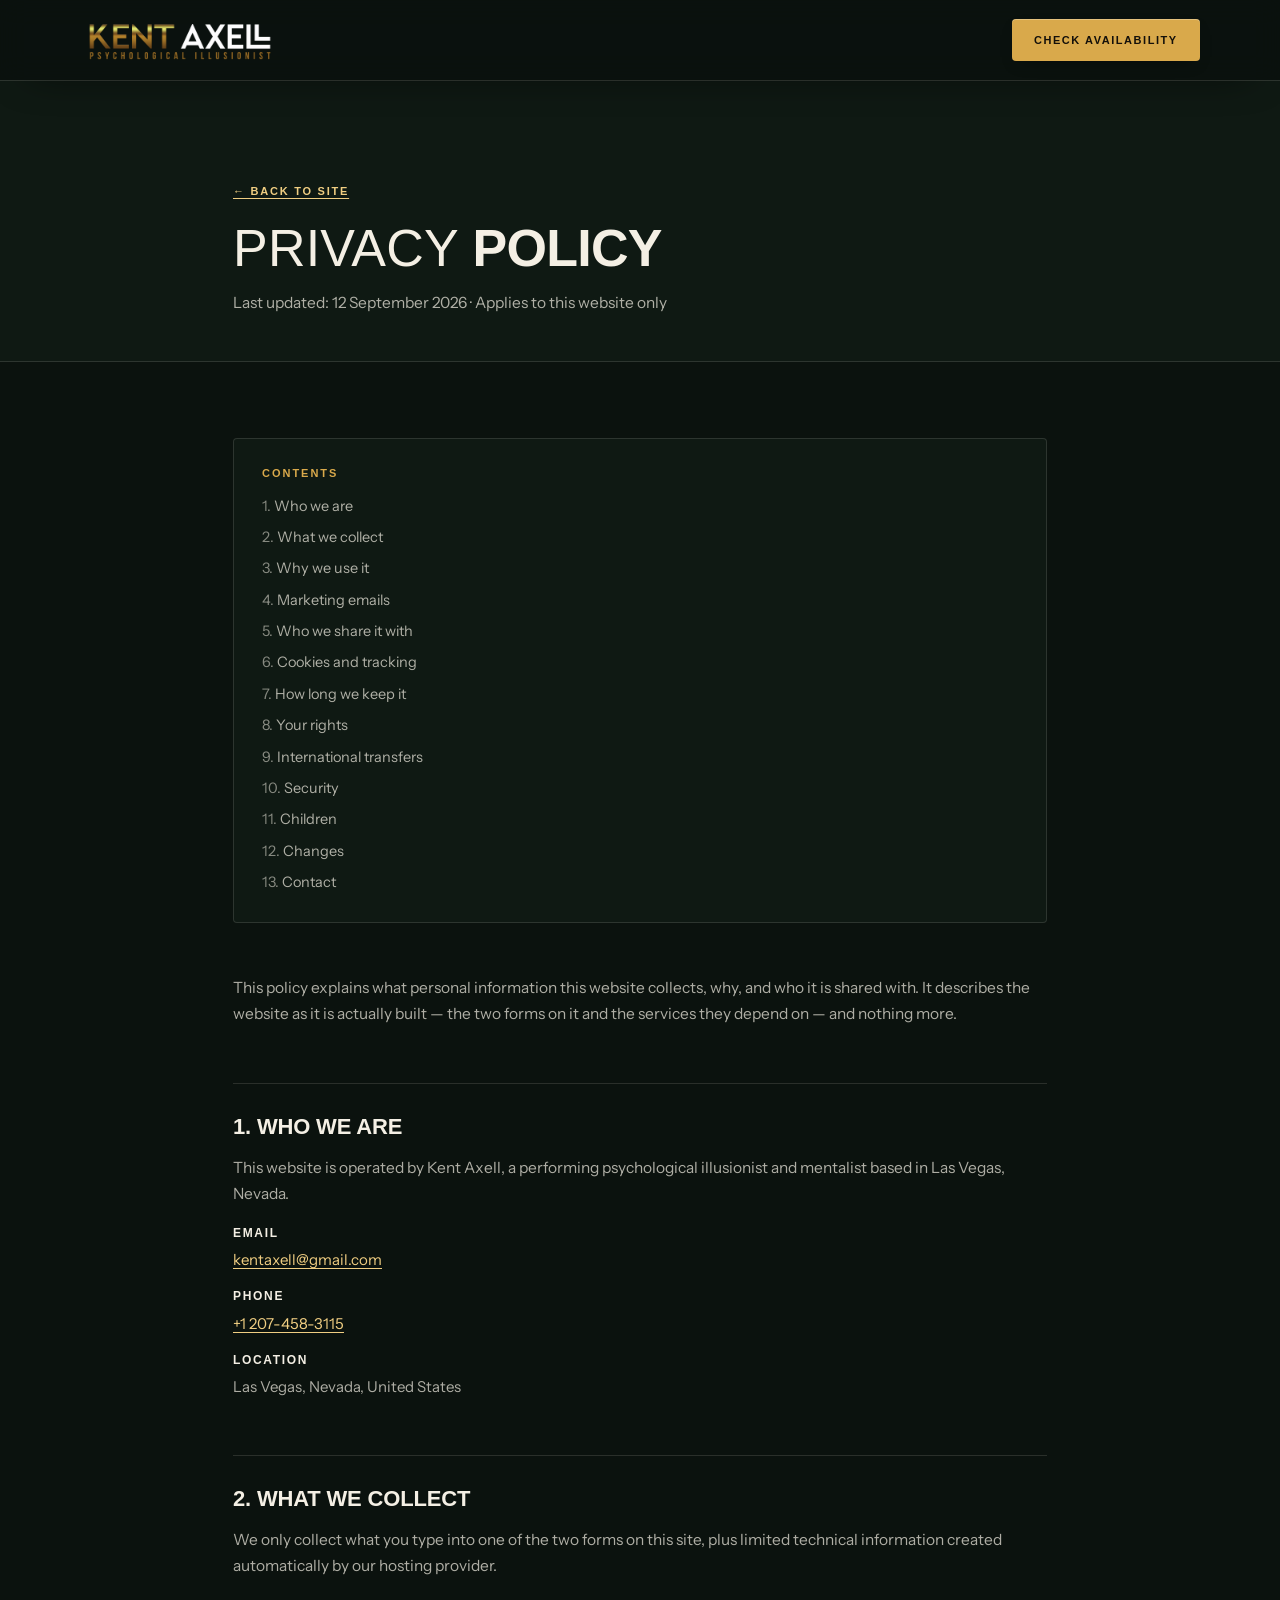
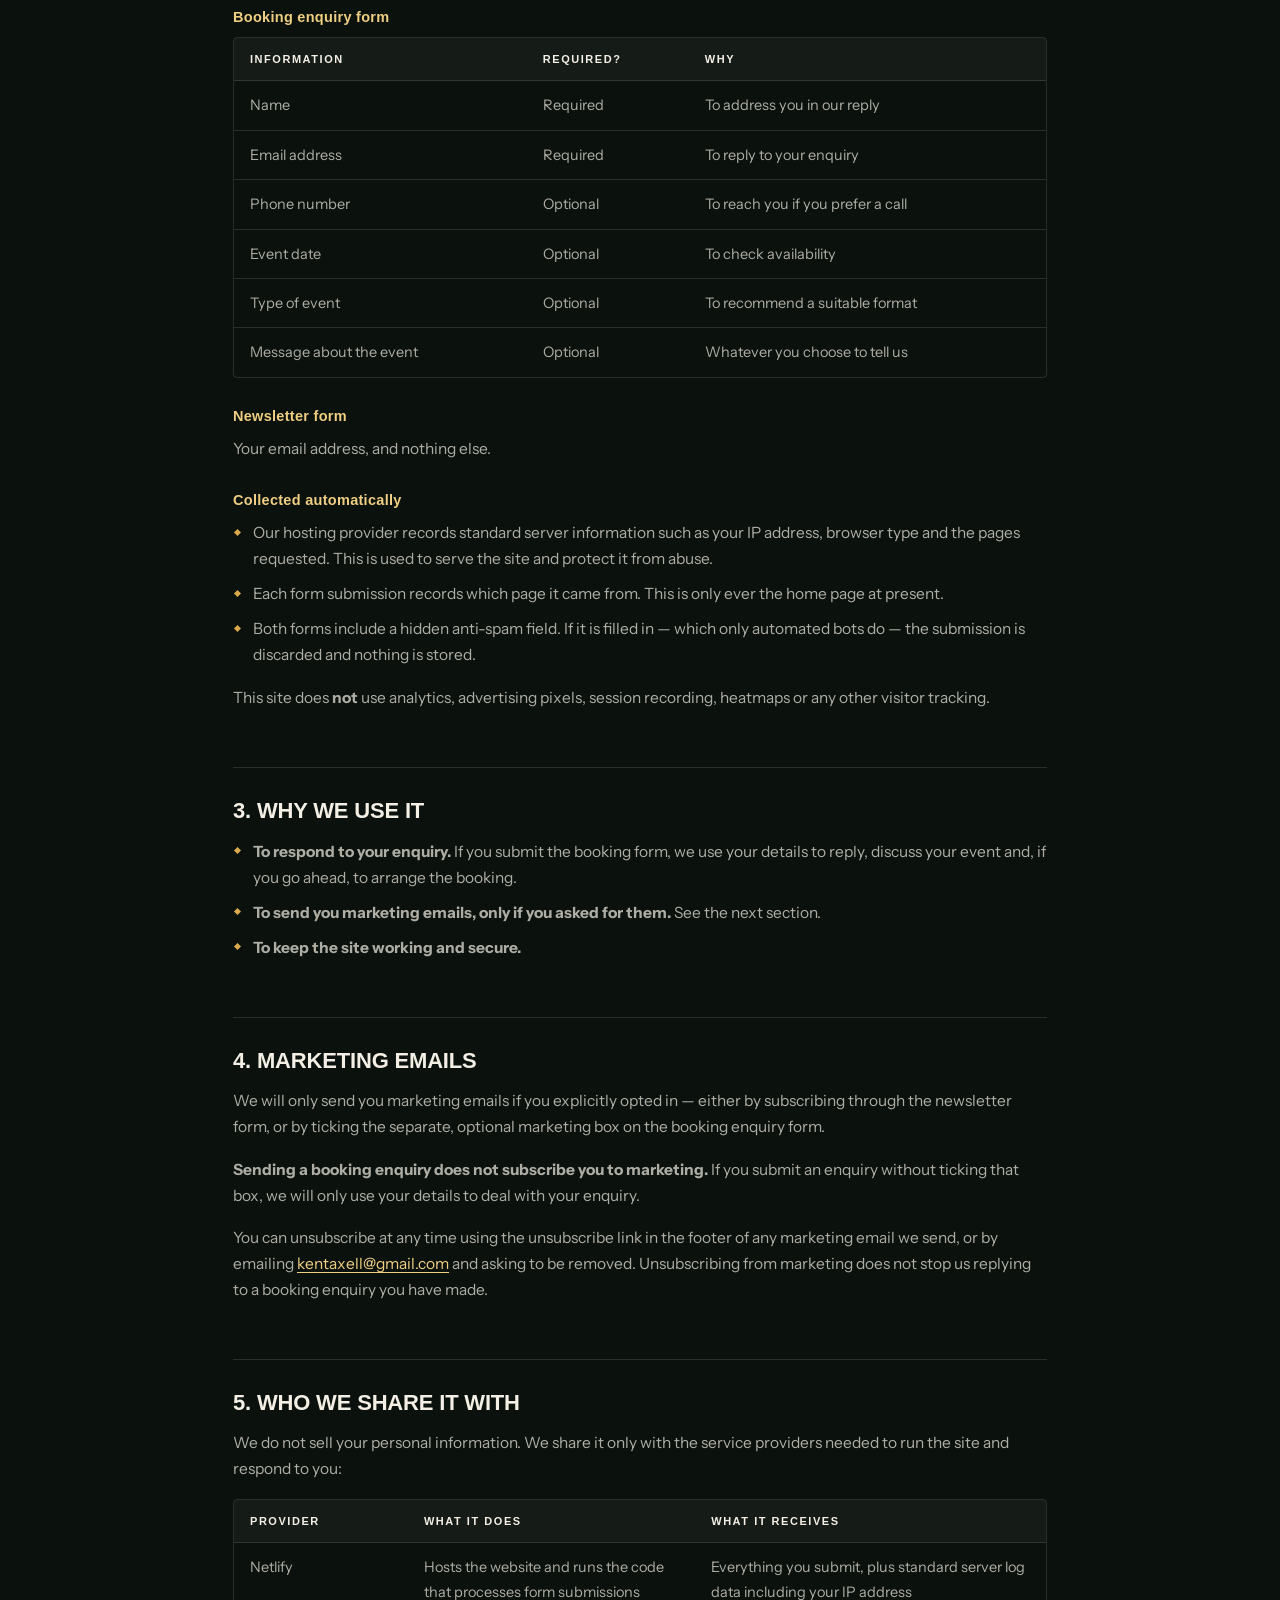
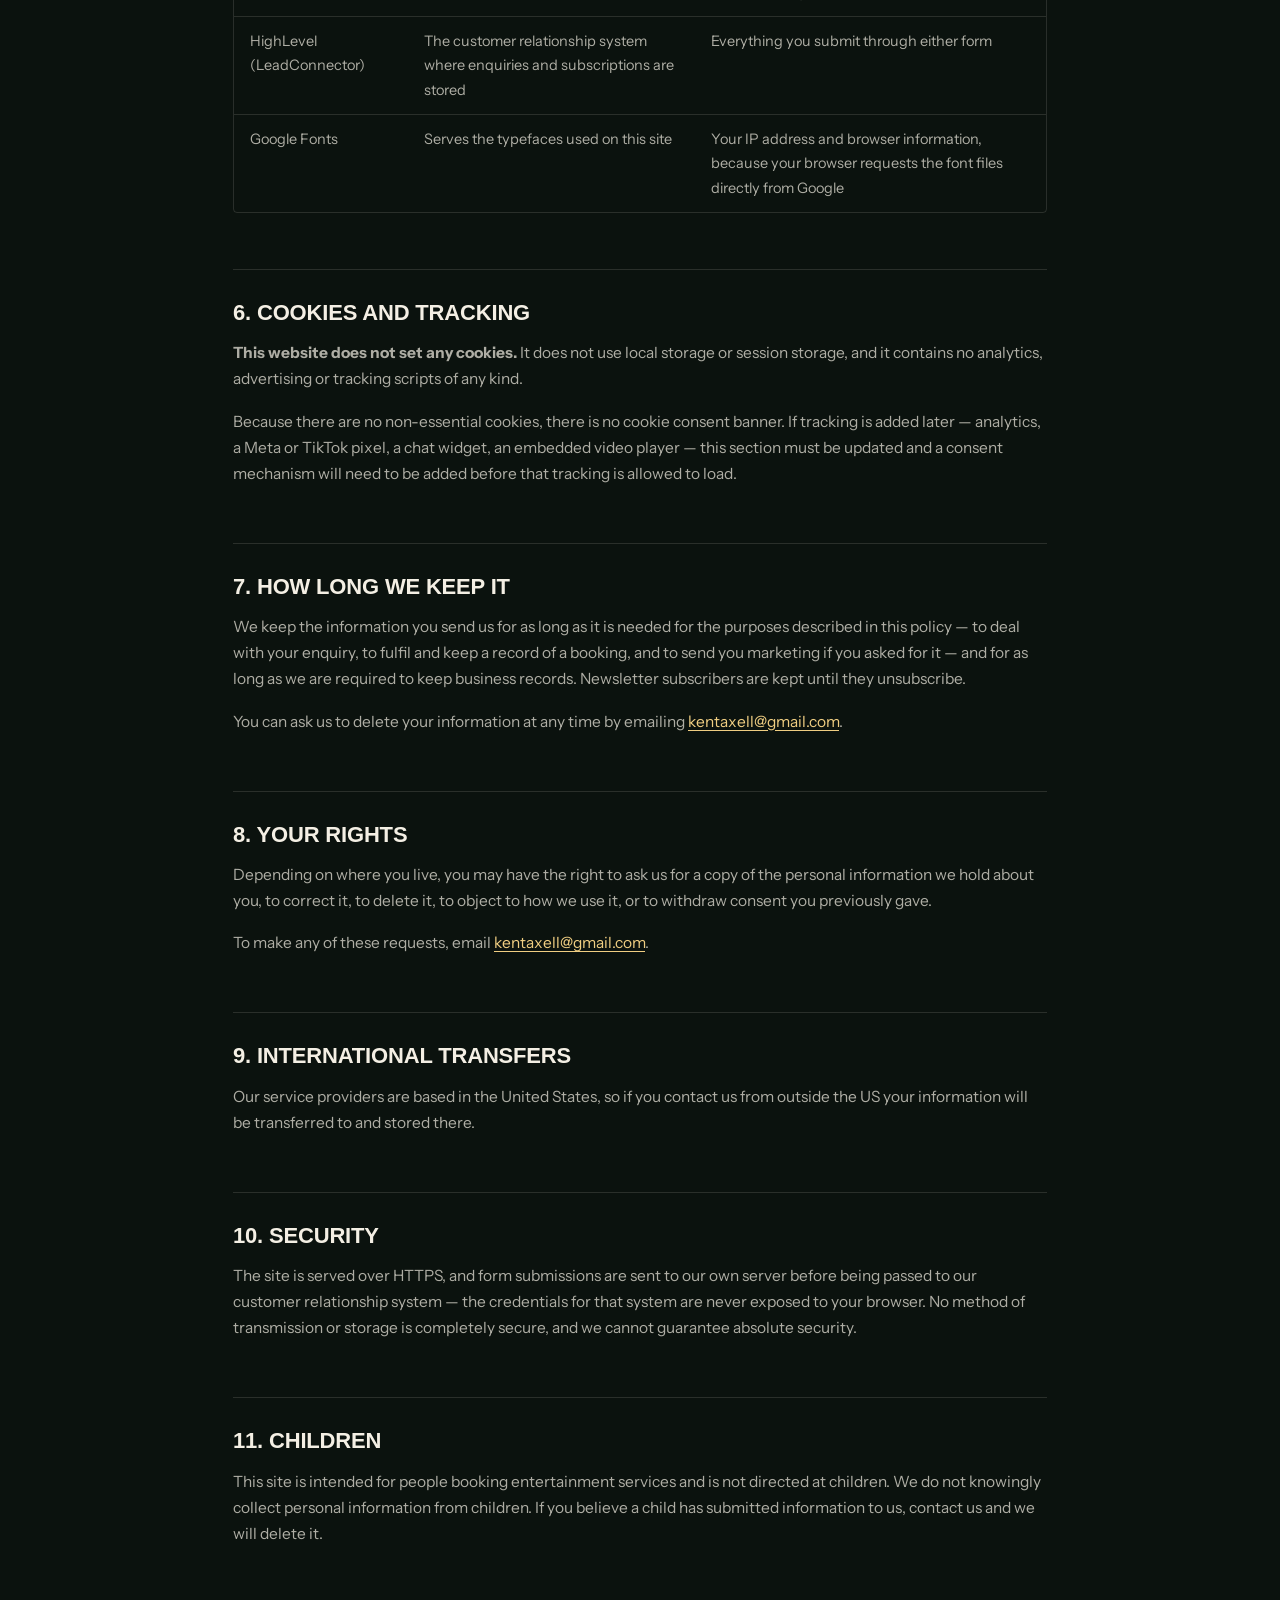
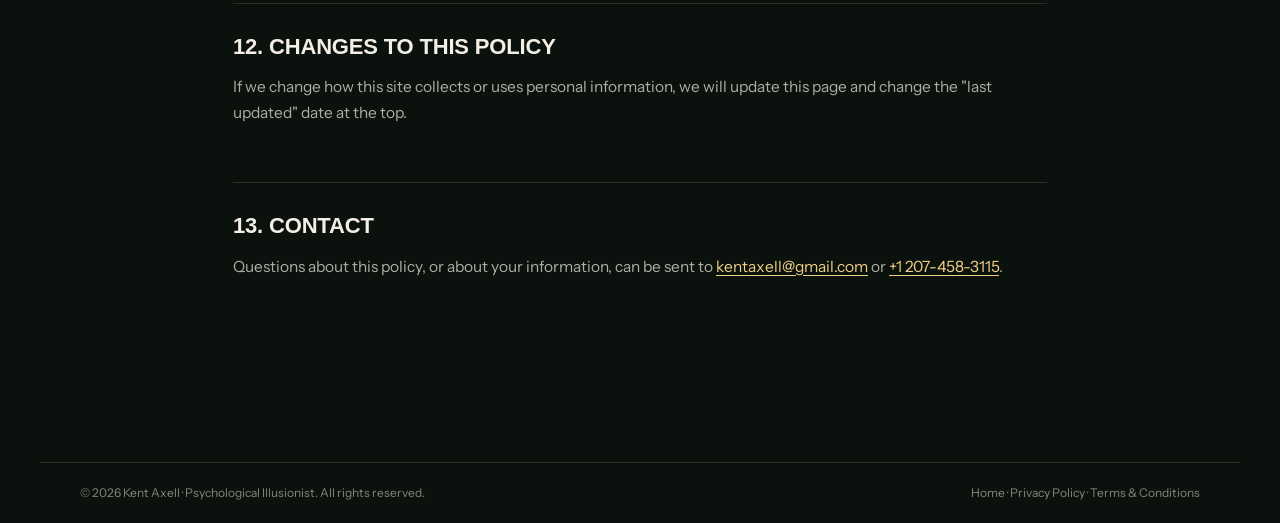
==== commit b01115e0: "Remove placeholder callouts from the privacy policy Removes the eight "Needs your input" / "For lega" ====
--- a/privacy-policy/index.html
+++ b/privacy-policy/index.html
@@ -73,14 +73,6 @@
         This website is operated by Kent Axell, a performing psychological illusionist
         and mentalist based in Las Vegas, Nevada.
       </p>
-      <p class="todo">
-        <b>Needs your input</b>
-        The legal entity behind the business must be named here — your registered
-        business name (for example an LLC) if you trade through one, or your own name
-        if you operate as a sole proprietor, together with the registered business
-        address. The site currently shows only "Las Vegas, NV 89104, United States",
-        which is not a complete address.
-      </p>
       <dl>
         <div><dt>Email</dt><dd><a href="mailto:kentaxell@gmail.com">kentaxell@gmail.com</a></dd></div>
         <div><dt>Phone</dt><dd><a href="tel:+12074583115">+1 207-458-3115</a></dd></div>
@@ -147,15 +139,6 @@
           <strong>To keep the site working and secure.</strong>
         </li>
       </ul>
-      <p class="todo todo--legal">
-        <b>For legal review</b>
-        The lawful basis for each of the above depends on where your enquirers are
-        located. Responding to an enquiry is usually justified under contract or
-        legitimate interests; marketing generally requires consent. If you receive
-        enquiries from the EU, the UK, or from California residents, the exact basis
-        and the disclosures required differ. A qualified lawyer should confirm the
-        wording for the jurisdictions you actually serve.
-      </p>
 
       <h2 id="marketing">4. Marketing emails</h2>
       <p>
@@ -203,20 +186,6 @@
           </tbody>
         </table>
       </div>
-      <p class="todo todo--legal">
-        <b>For legal review</b>
-        Google Fonts is loaded from Google's servers, so visitors' IP addresses are
-        disclosed to Google on every page view. A German court has held that doing this
-        without consent breached the GDPR. If you serve EU or UK visitors, the usual
-        remedy is to self-host the font files so nothing is requested from Google. We
-        can make that change on request — it is a small, self-contained job.
-      </p>
-      <p class="todo">
-        <b>Needs your input</b>
-        Confirm whether you have a data processing agreement in place with HighLevel
-        and Netlify. Both offer one. This matters if you handle personal information
-        belonging to people in the EU or UK.
-      </p>
 
       <h2 id="cookies">6. Cookies and tracking</h2>
       <p>
@@ -232,12 +201,16 @@
       </p>
 
       <h2 id="retention">7. How long we keep it</h2>
-      <p class="todo">
-        <b>Needs your input</b>
-        Tell us how long you keep enquiry records and newsletter subscribers, and we
-        will state it here. A common approach is to keep booking records for as long as
-        needed for tax and accounting purposes, and newsletter subscribers until they
-        unsubscribe. We have deliberately not invented a period.
+      <p>
+        We keep the information you send us for as long as it is needed for the
+        purposes described in this policy — to deal with your enquiry, to fulfil and
+        keep a record of a booking, and to send you marketing if you asked for it —
+        and for as long as we are required to keep business records. Newsletter
+        subscribers are kept until they unsubscribe.
+      </p>
+      <p>
+        You can ask us to delete your information at any time by emailing
+        <a href="mailto:kentaxell@gmail.com">kentaxell@gmail.com</a>.
       </p>
 
       <h2 id="rights">8. Your rights</h2>
@@ -250,24 +223,11 @@
         To make any of these requests, email
         <a href="mailto:kentaxell@gmail.com">kentaxell@gmail.com</a>.
       </p>
-      <p class="todo todo--legal">
-        <b>For legal review</b>
-        The specific rights you must offer, the deadlines for responding, and the
-        wording required depend on jurisdiction — the GDPR in the EU, the UK GDPR,
-        and state laws such as the CCPA/CPRA in California all differ, and Nevada has
-        its own privacy statute. This section is written in general terms on purpose.
-        A lawyer should confirm which regimes apply to you and tailor it.
-      </p>
 
       <h2 id="transfers">9. International transfers</h2>
       <p>
         Our service providers are based in the United States, so if you contact us from
         outside the US your information will be transferred to and stored there.
-      </p>
-      <p class="todo todo--legal">
-        <b>For legal review</b>
-        If you receive enquiries from the EU or UK, transfers to the US need a valid
-        transfer mechanism. Confirm this with a lawyer before relying on this section.
       </p>
 
       <h2 id="security">10. Security</h2>
@@ -299,13 +259,6 @@
         <a href="tel:+12074583115">+1 207-458-3115</a>.
       </p>
 
-      <p class="todo todo--legal">
-        <b>Important</b>
-        This policy was drafted from a technical audit of what this website actually
-        does. It is not legal advice, and it does not make your website compliant with
-        any particular law by itself. Have it reviewed by a qualified lawyer for the
-        jurisdictions you operate in and the customers you serve.
-      </p>
 
     </div>
   </div>
--- a/assets/css/styles.css
+++ b/assets/css/styles.css
@@ -1180,12 +1180,18 @@
 /* The generic `.field label` rule is uppercase, 10px and heavily tracked —
    fine for "EVENT DATE", unreadable for a sentence of consent text. Consent
    has to be in clear, plain, normally-cased language, so reset all of it. */
-.consent__opt,
-.consent__opt span{
+/* Specificity matters here: `.field label` is (0,1,1) and `.field label span`
+   is (0,1,2), so a bare `.consent__opt span` (0,1,1) loses and the tracking
+   leaks through. Scoping to `.consent` makes these (0,2,0)/(0,2,1) and wins. */
+.consent .consent__opt,
+.consent .consent__opt span{
   font-family:var(--f-body);
   text-transform:none;
   letter-spacing:normal;
   font-weight:400;
+  font-size:14px;          /* .field label is 10px — far too small for consent */
+  line-height:1.55;
+  color:var(--cream-70);
 }
 .consent__opt{
   display:flex; align-items:flex-start; gap:12px;
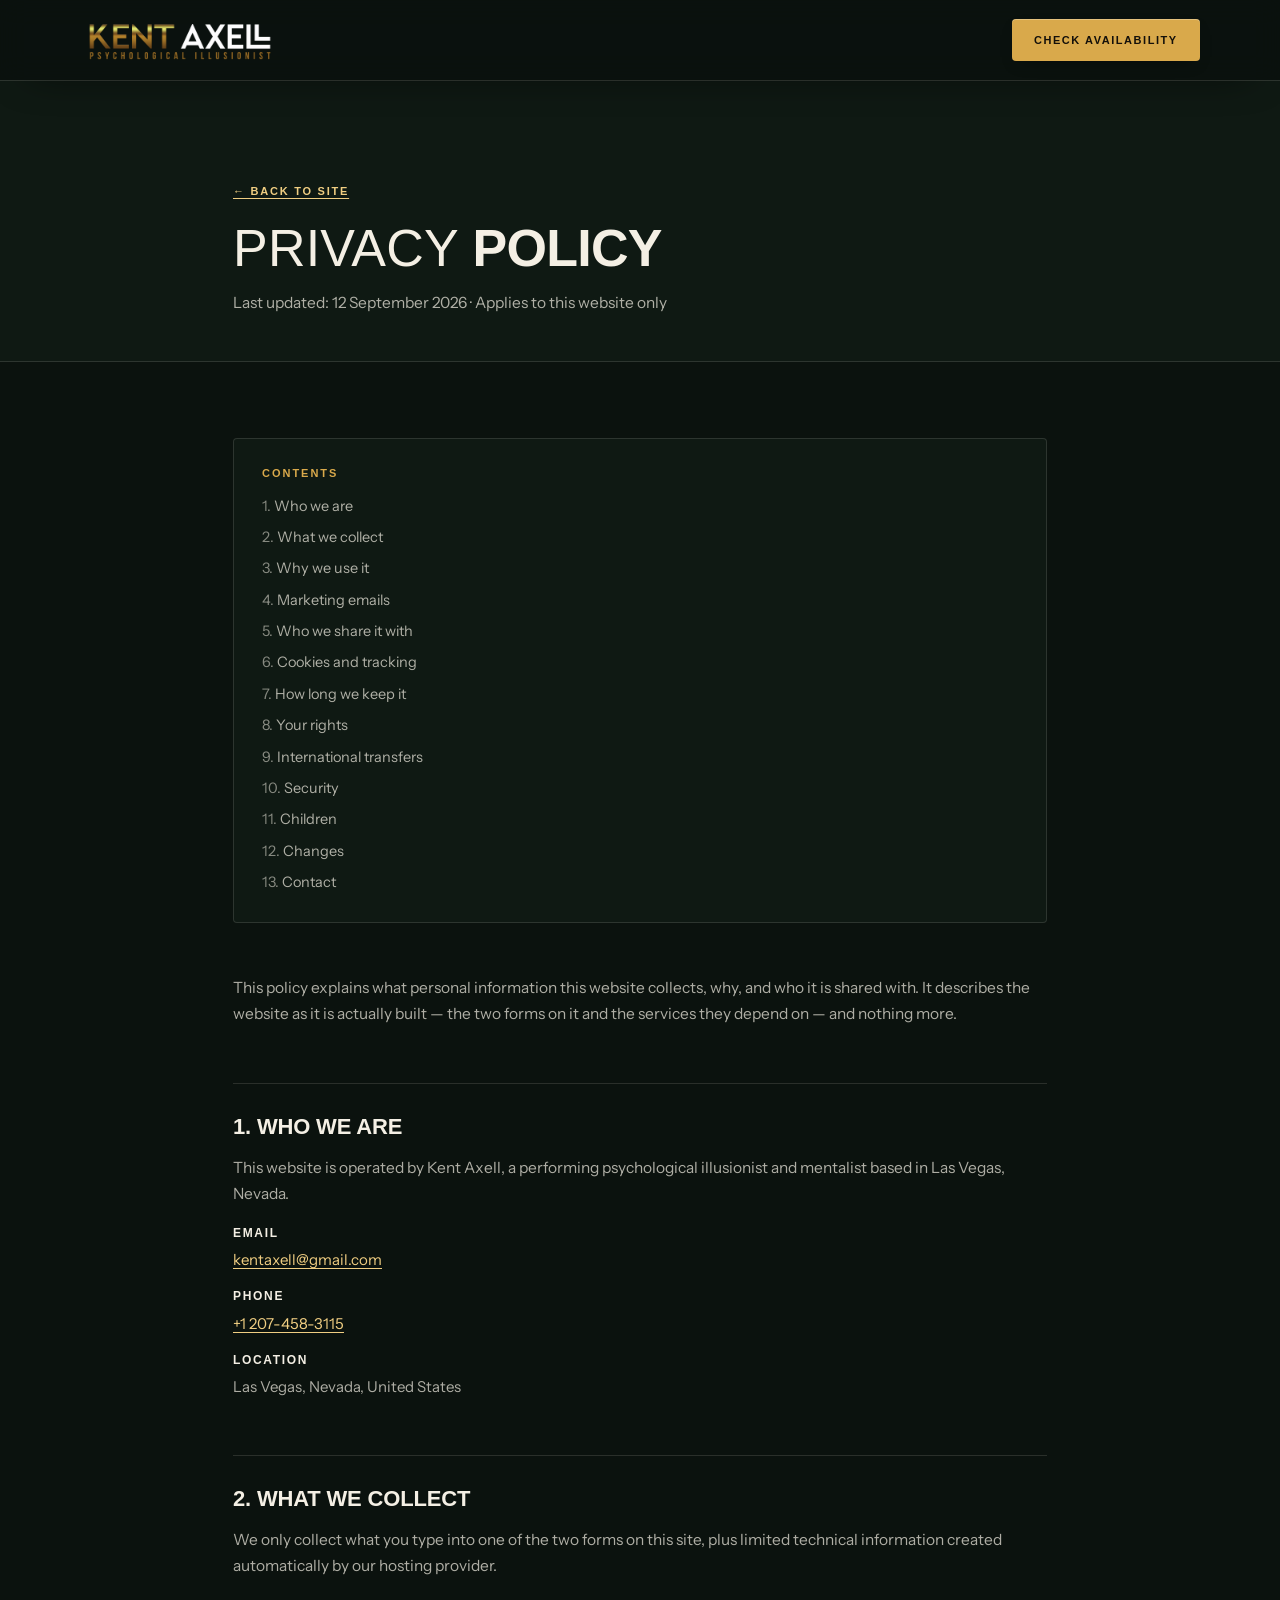
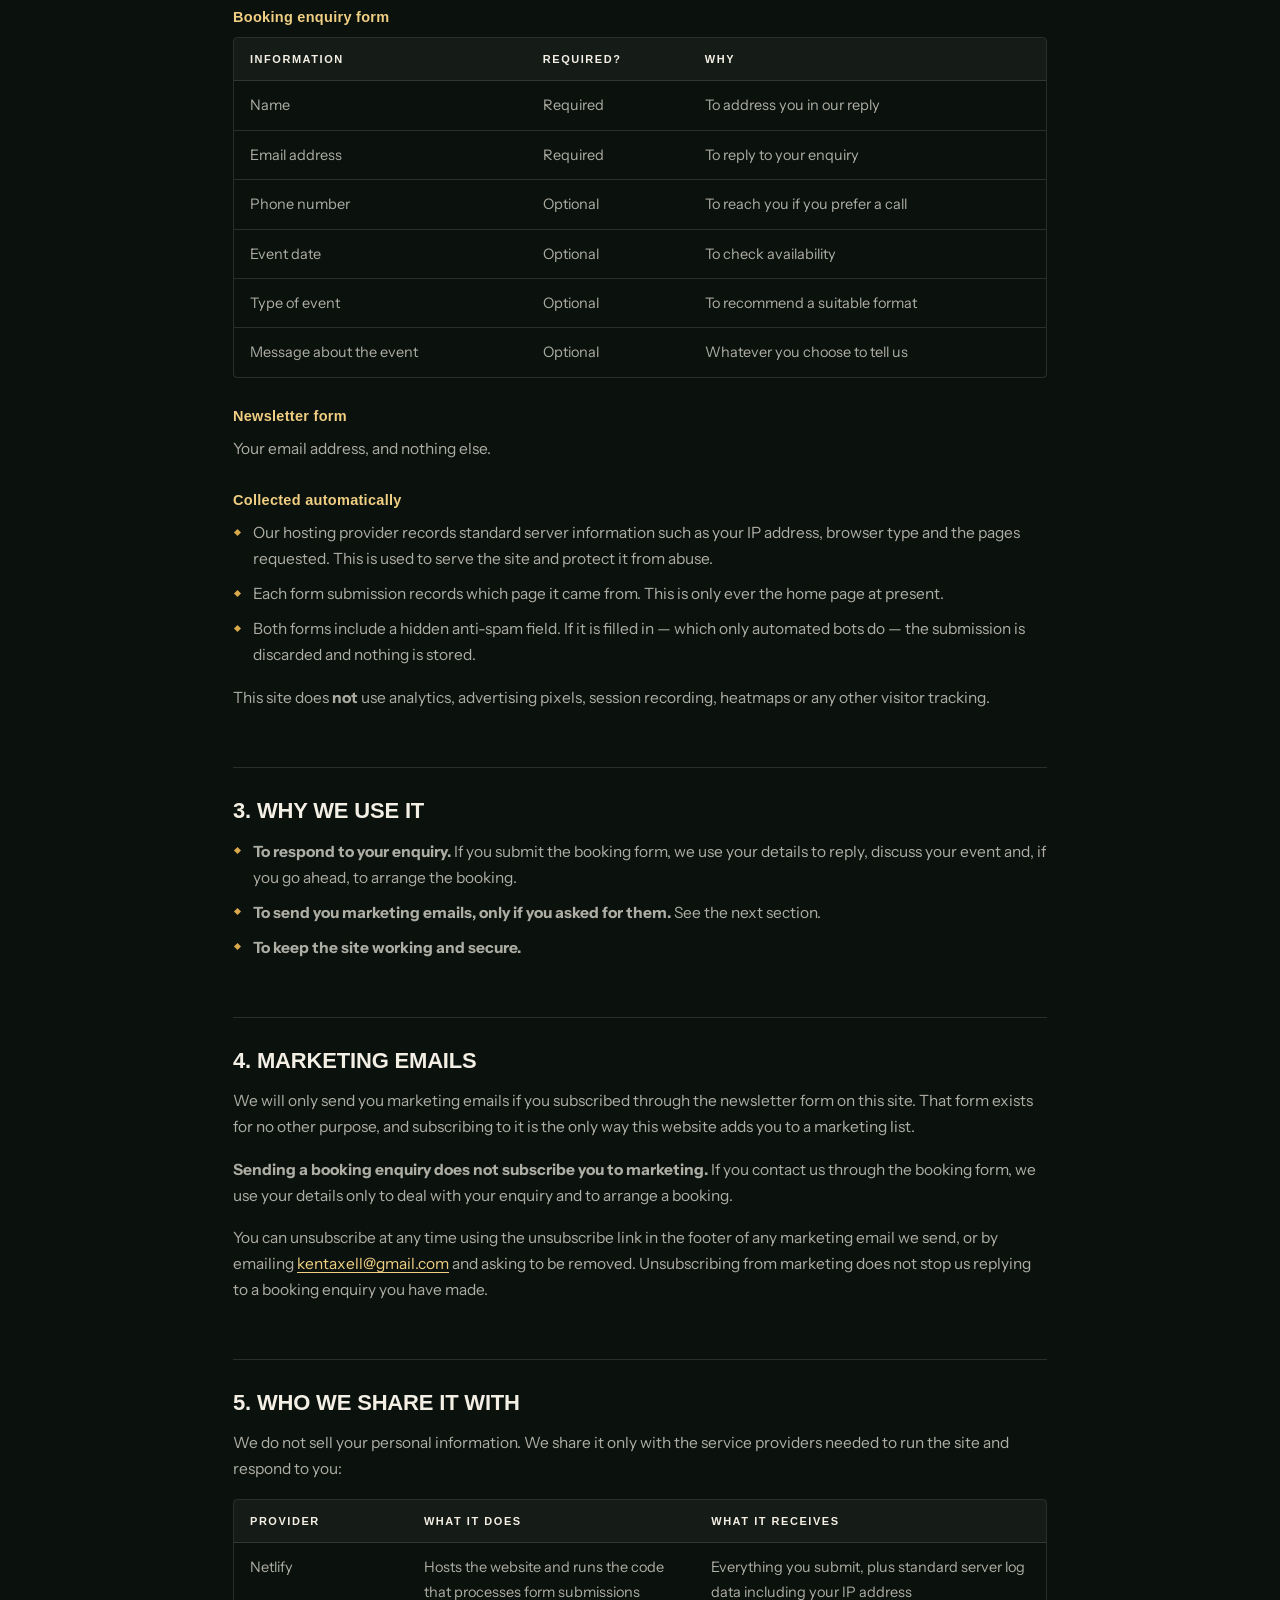
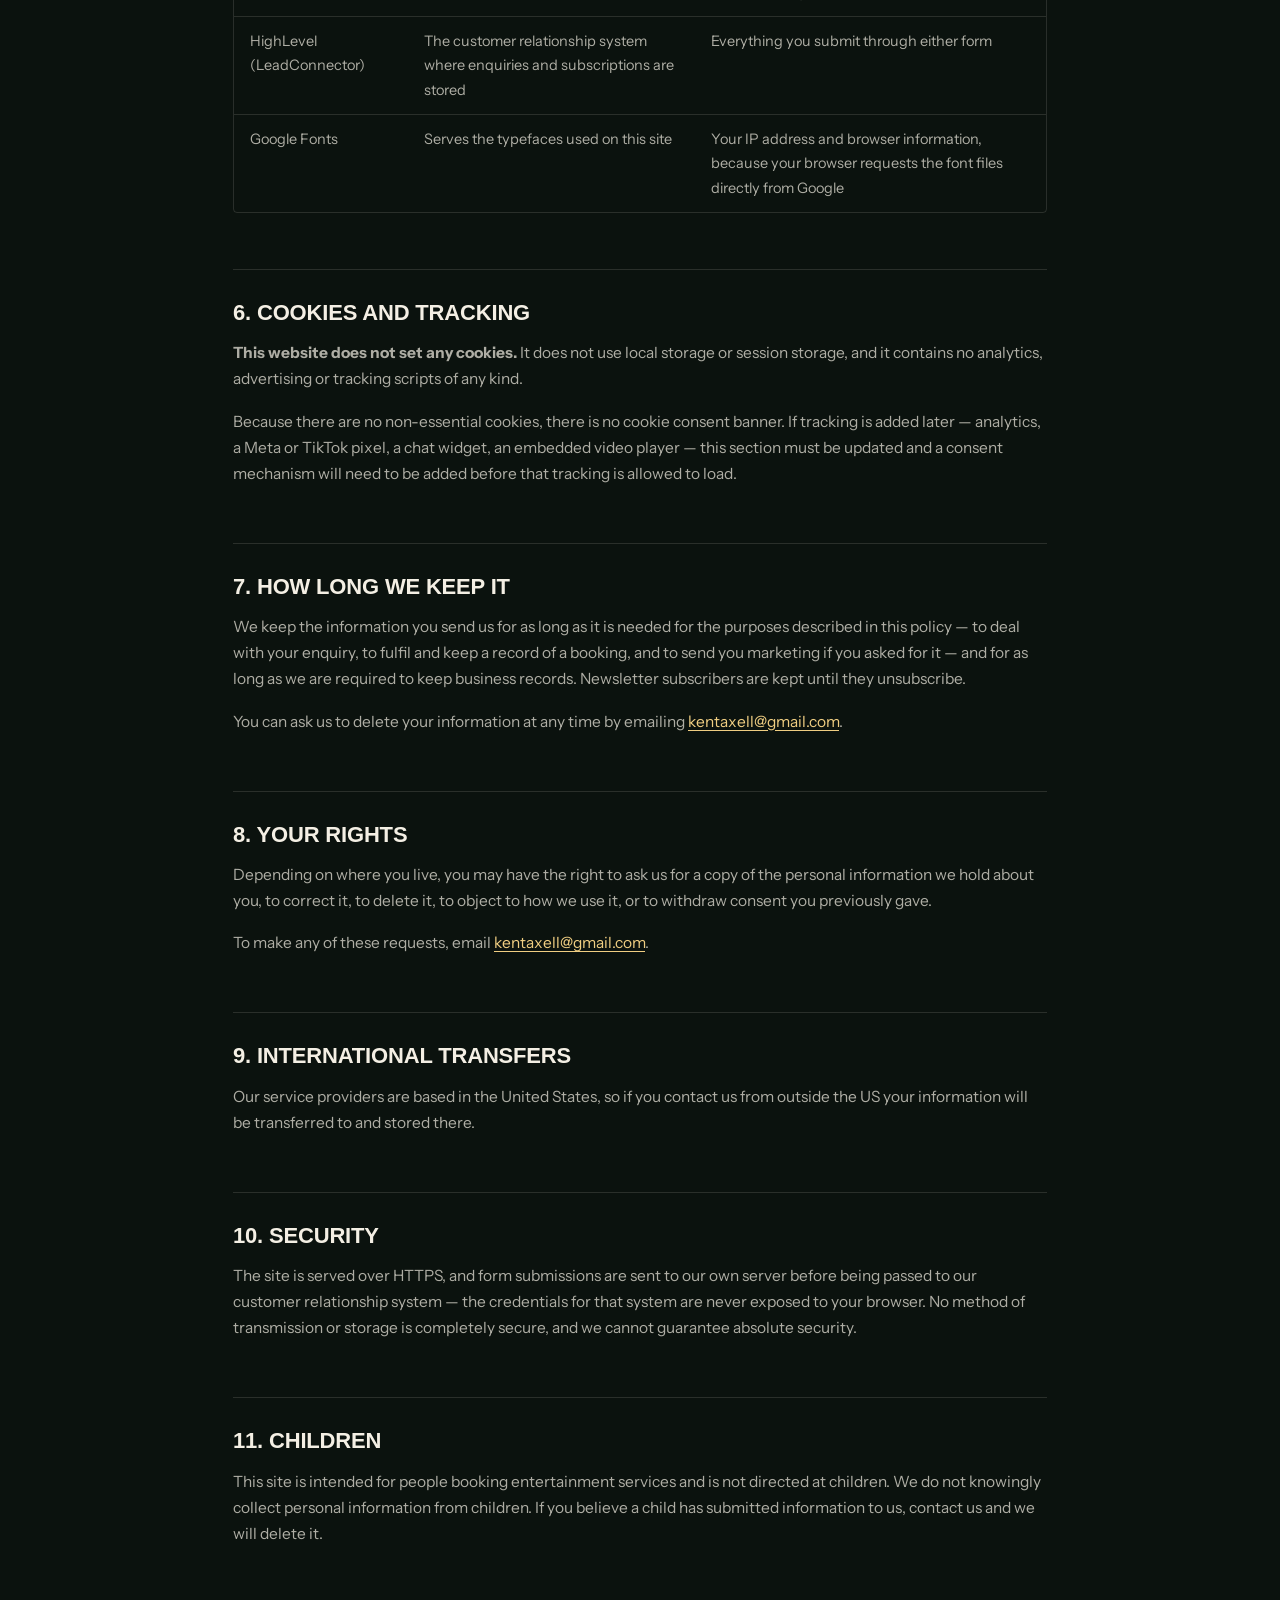
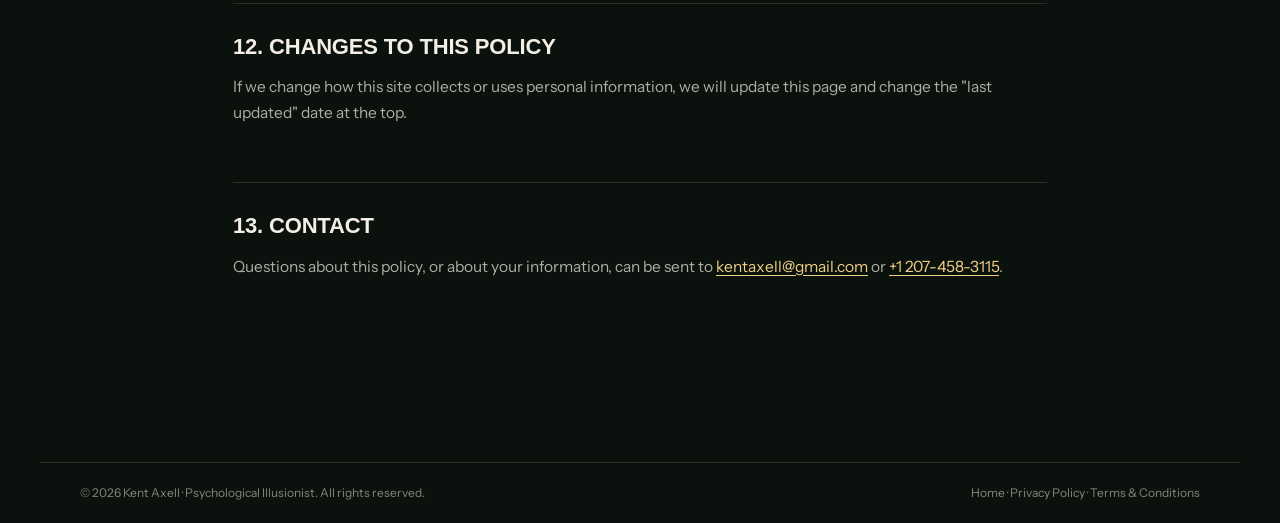
==== commit 5e532498: "Remove the marketing opt-in checkbox from the booking form Removes the checkbox and its description." ====
--- a/privacy-policy/index.html
+++ b/privacy-policy/index.html
@@ -142,14 +142,14 @@
 
       <h2 id="marketing">4. Marketing emails</h2>
       <p>
-        We will only send you marketing emails if you explicitly opted in — either by
-        subscribing through the newsletter form, or by ticking the separate, optional
-        marketing box on the booking enquiry form.
+        We will only send you marketing emails if you subscribed through the newsletter
+        form on this site. That form exists for no other purpose, and subscribing to it
+        is the only way this website adds you to a marketing list.
       </p>
       <p>
         <strong>Sending a booking enquiry does not subscribe you to marketing.</strong>
-        If you submit an enquiry without ticking that box, we will only use your
-        details to deal with your enquiry.
+        If you contact us through the booking form, we use your details only to deal
+        with your enquiry and to arrange a booking.
       </p>
       <p>
         You can unsubscribe at any time using the unsubscribe link in the footer of
--- a/assets/css/styles.css
+++ b/assets/css/styles.css
@@ -1174,60 +1174,9 @@
 /* ═══════════ FORM CONSENT ═══════════ */
 .consent{ gap:14px !important }
 
-/* Checkbox stays a real <input type=checkbox> so it is keyboard operable and
-   announced natively; only its box is restyled. Label wraps it, so the text
-   is a click target too. */
 /* The generic `.field label` rule is uppercase, 10px and heavily tracked —
    fine for "EVENT DATE", unreadable for a sentence of consent text. Consent
    has to be in clear, plain, normally-cased language, so reset all of it. */
-/* Specificity matters here: `.field label` is (0,1,1) and `.field label span`
-   is (0,1,2), so a bare `.consent__opt span` (0,1,1) loses and the tracking
-   leaks through. Scoping to `.consent` makes these (0,2,0)/(0,2,1) and wins. */
-.consent .consent__opt,
-.consent .consent__opt span{
-  font-family:var(--f-body);
-  text-transform:none;
-  letter-spacing:normal;
-  font-weight:400;
-  font-size:14px;          /* .field label is 10px — far too small for consent */
-  line-height:1.55;
-  color:var(--cream-70);
-}
-.consent__opt{
-  display:flex; align-items:flex-start; gap:12px;
-  cursor:pointer;
-  font-size:14px; line-height:1.55; color:var(--cream-70);
-}
-.consent__opt input[type="checkbox"]{
-  appearance:none;
-  flex:none;
-  /* 24x24 meets the WCAG 2.5.8 target-size minimum. padding:0 is required —
-     the generic `.field input` rule sets 13px/15px and would leak in here. */
-  width:24px; height:24px;
-  padding:0;
-  margin:0;
-  border:1px solid rgba(244,239,228,.38);
-  border-radius:3px;
-  background:rgba(244,239,228,.05);
-  cursor:pointer;
-  display:grid; place-content:center;
-  transition:background-color .2s var(--ease), border-color .2s var(--ease);
-}
-.consent__opt input[type="checkbox"]::before{
-  content:"";
-  width:10px; height:5.5px;
-  border-left:2px solid #14100A; border-bottom:2px solid #14100A;
-  rotate:-45deg; translate:0 -1.5px;
-  opacity:0;
-  transition:opacity .15s var(--ease);
-}
-.consent__opt input[type="checkbox"]:checked{
-  background:var(--gold); border-color:var(--gold);
-}
-.consent__opt input[type="checkbox"]:checked::before{ opacity:1 }
-.consent__opt input[type="checkbox"]:hover{ border-color:var(--gold) }
-.consent__opt:hover{ color:var(--cream) }
-
 .consent__notice{
   margin:0;
   font-size:13px; line-height:1.6; color:var(--cream-55);
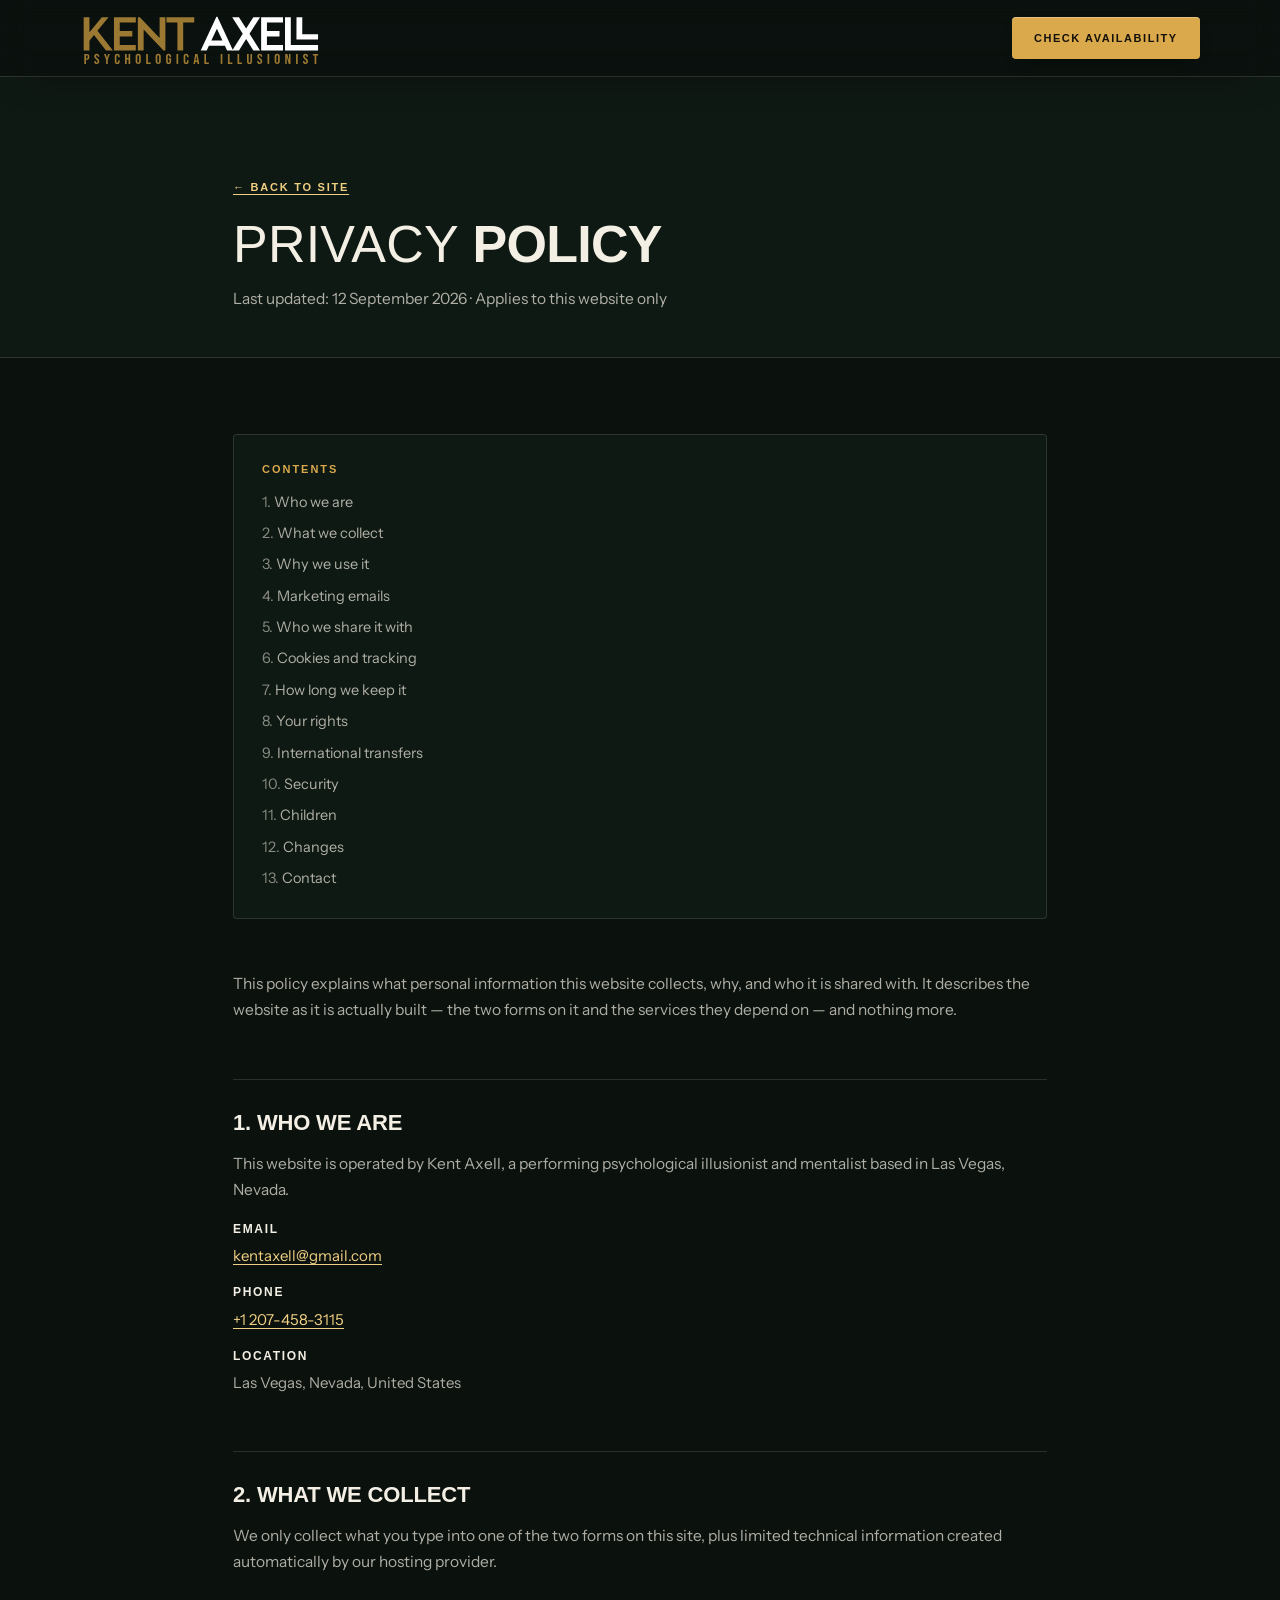
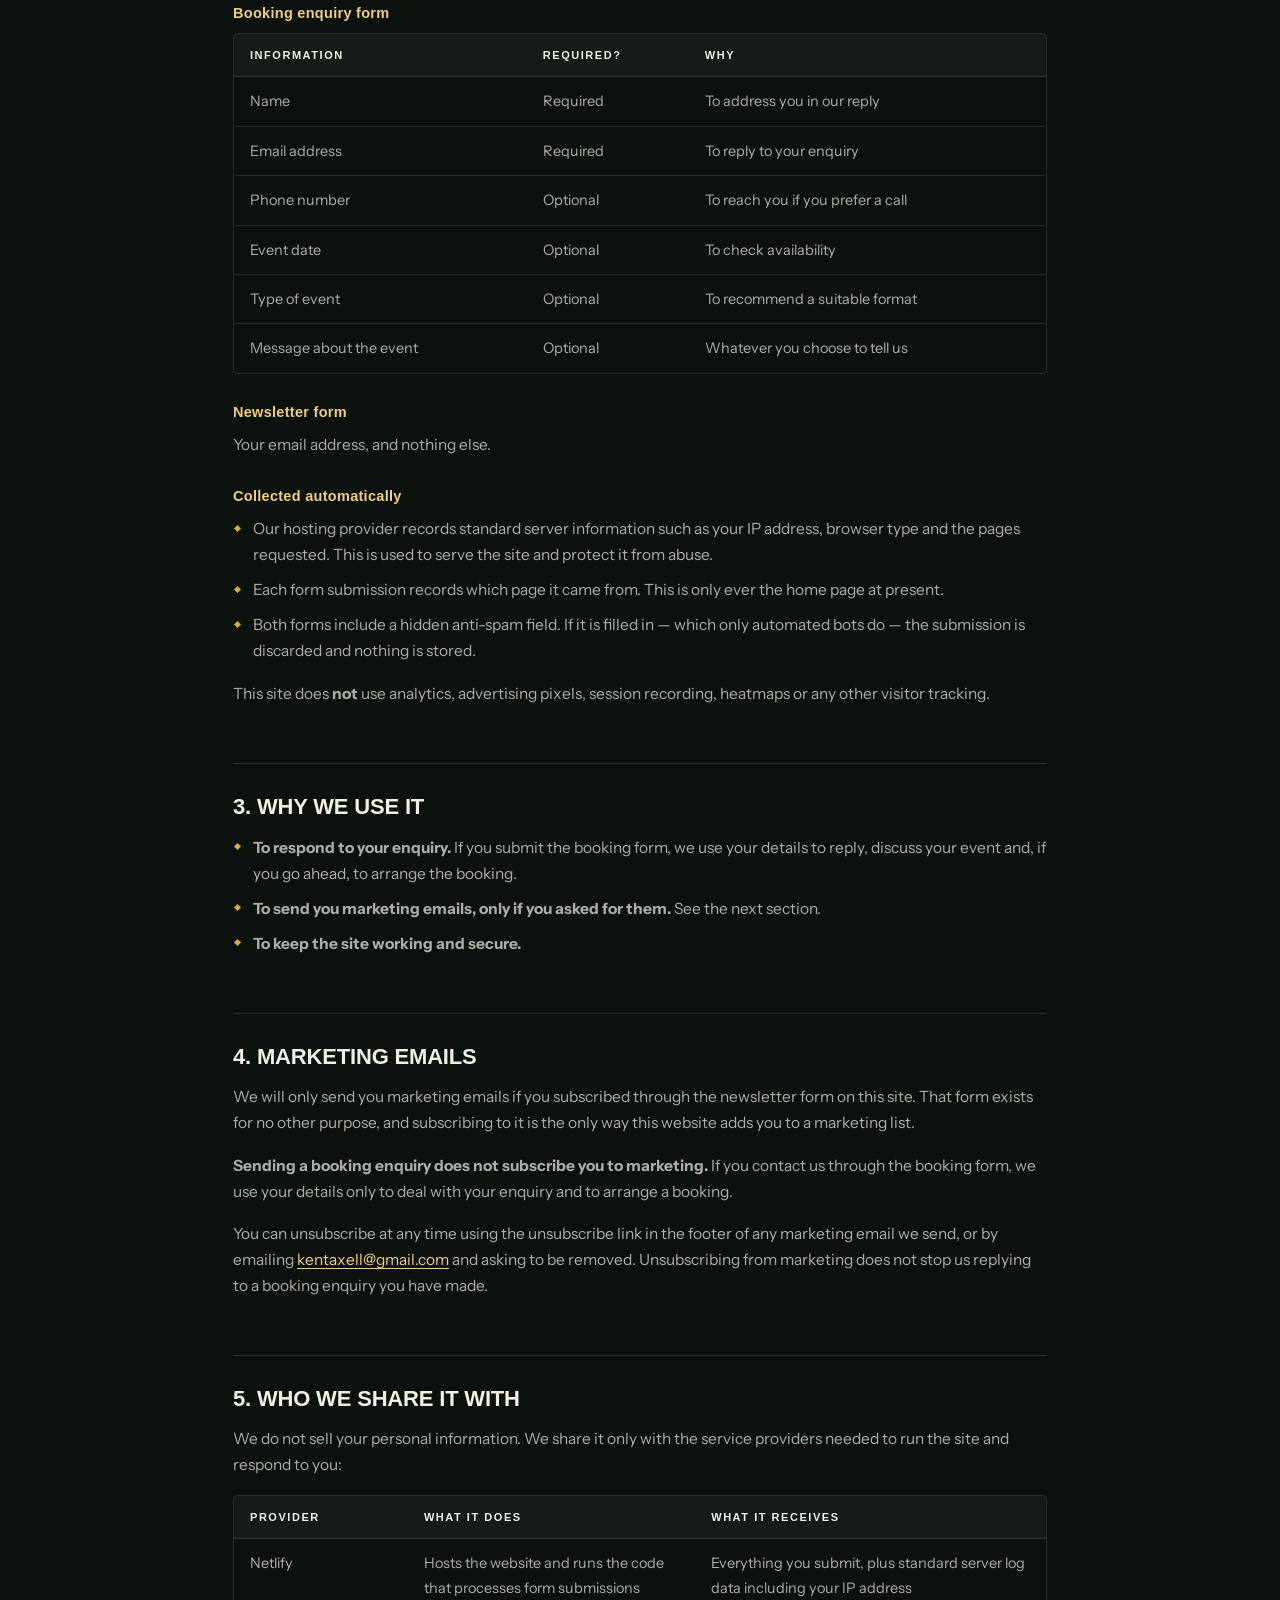
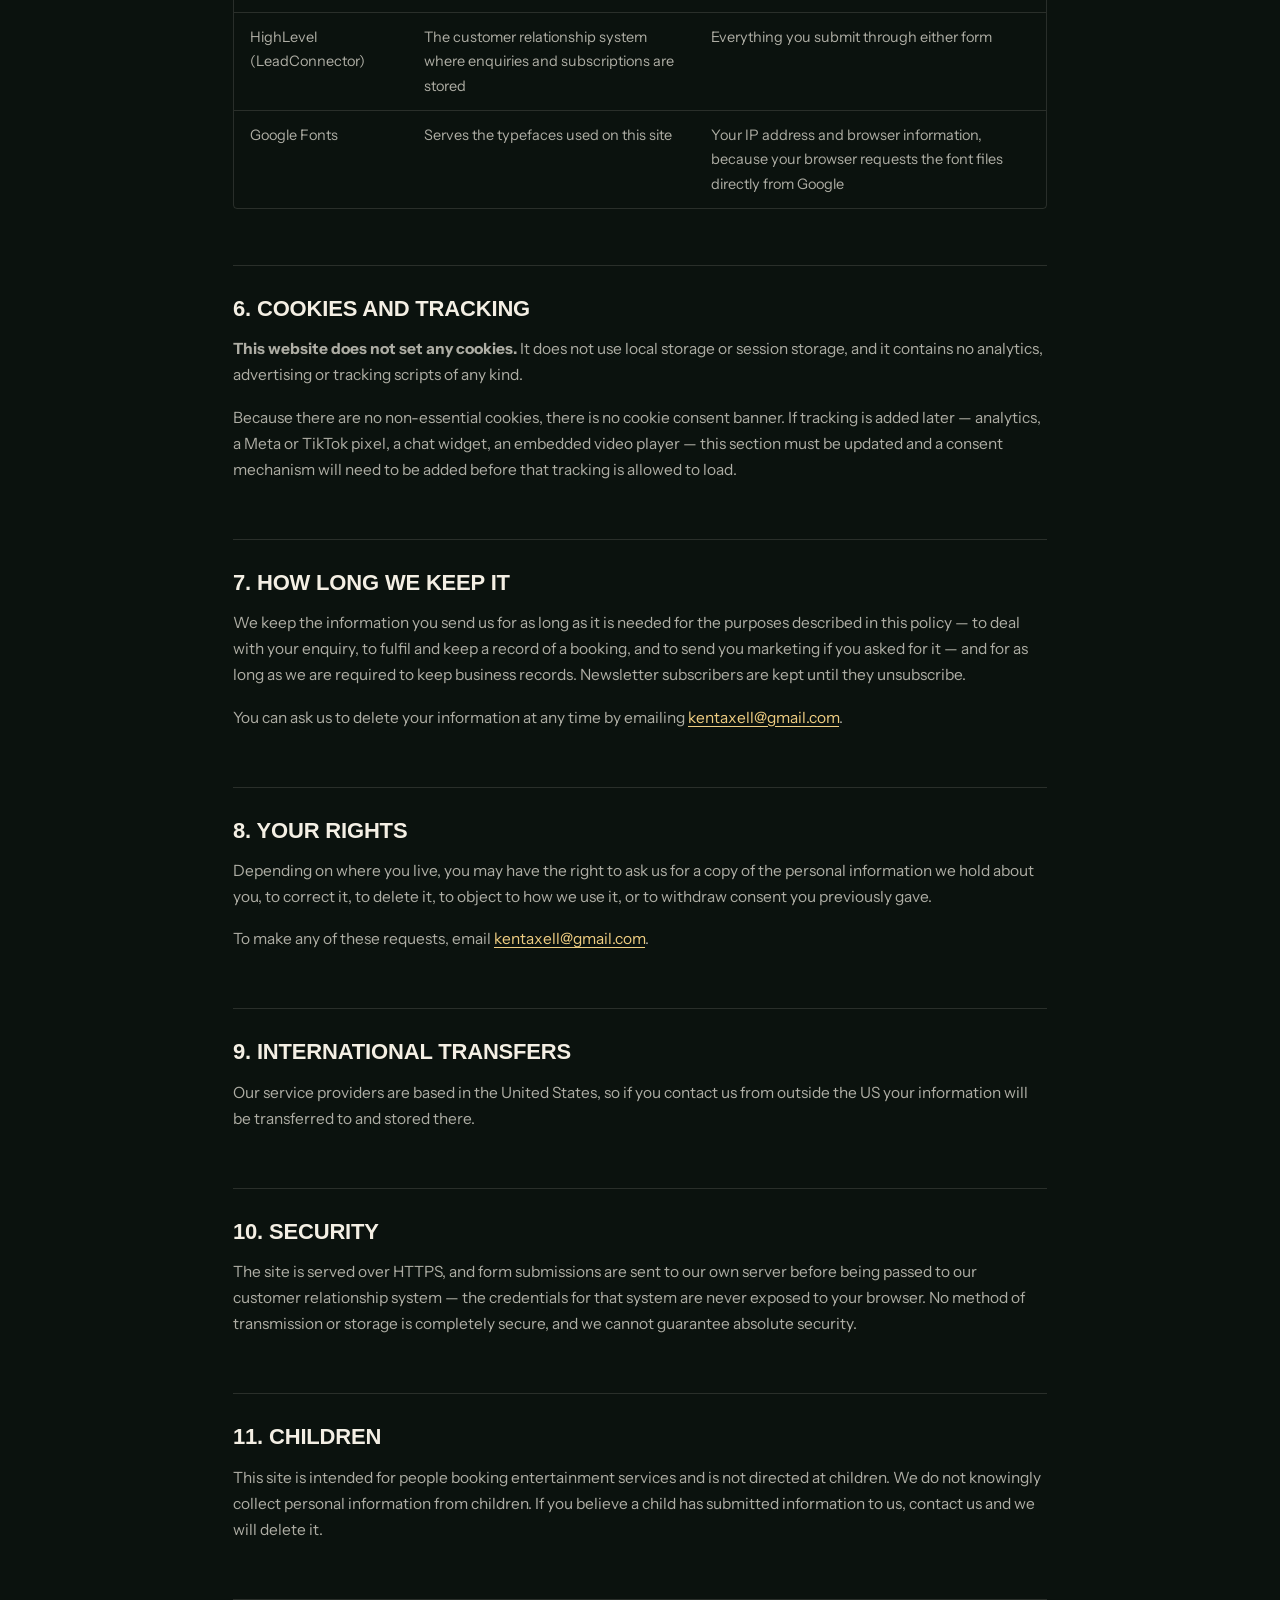
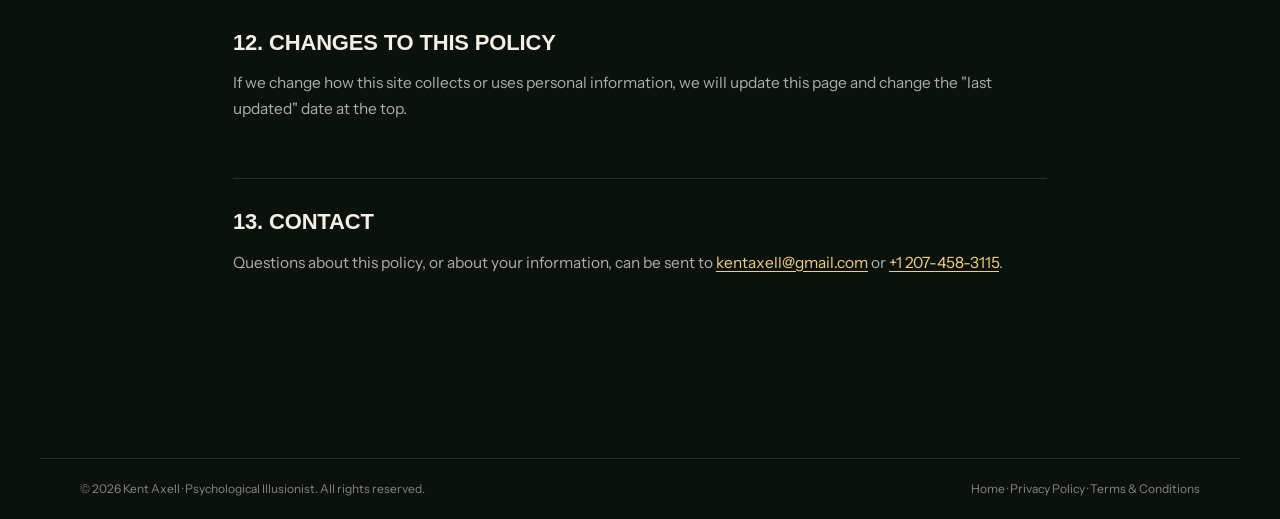
==== commit 65cb92bd: "Auto-commit: 404.html, kent-axell-logo.svg, index.html +2 more Committed automatically at the end of" ====
--- a/privacy-policy/index.html
+++ b/privacy-policy/index.html
@@ -6,7 +6,24 @@
 <title>Privacy Policy — Kent Axell</title>
 <meta name="description" content="How Kent Axell collects, uses and protects personal information submitted through this website.">
 <meta name="theme-color" content="#0B120E">
+
+<meta property="og:type" content="website">
+<meta property="og:title" content="Privacy Policy — Kent Axell">
+<meta property="og:description" content="How Kent Axell collects, uses and protects personal information submitted through this website.">
+<meta property="og:image" content="https://kentaxell.com/assets/img/hero-stage.jpg">
 <meta name="robots" content="index, follow">
+
+<link rel="canonical" href="https://kentaxell.com/privacy-policy/">
+<meta property="og:url" content="https://kentaxell.com/privacy-policy/">
+<meta property="og:site_name" content="Kent Axell">
+<meta property="og:locale" content="en_US">
+<meta name="twitter:card" content="summary_large_image">
+
+
+<link rel="icon" href="/favicon.ico" sizes="any">
+<link rel="icon" href="/assets/img/favicon-32.png" type="image/png" sizes="32x32">
+<link rel="apple-touch-icon" href="/assets/img/apple-touch-icon.png">
+<link rel="manifest" href="/site.webmanifest">
 
 <link rel="preconnect" href="https://fonts.googleapis.com">
 <link rel="preconnect" href="https://fonts.gstatic.com" crossorigin>
@@ -20,7 +37,7 @@
 <header class="header stuck">
   <div class="wrap header__in">
     <a class="brand" href="../" aria-label="Kent Axell, home">
-      <img class="brand__type" src="../assets/img/kent-axell-png2.png" alt="Kent Axell">
+      <img class="brand__type" src="../assets/img/kent-axell-logo.svg" alt="Kent Axell" width="1206" height="286">
     </a>
     <a class="btn btn--gold btn--sm header__cta" href="../#contact">Check availability</a>
   </div>
--- a/assets/css/styles.css
+++ b/assets/css/styles.css
@@ -242,22 +242,11 @@
 }
 
 .brand{ display:inline-flex; align-items:center; gap:11px; margin-right:auto }
-.brand__mark{ width:38px; height:38px; flex:none }
-.brand__mark svg{ width:100%; height:100%; fill:none; stroke:var(--gold); stroke-width:1.5; stroke-linecap:round }
-.brand__mark rect{ stroke-width:1.2; opacity:.85 }
-.brand__type{ display:flex; flex-direction:column; line-height:1.1 }
-.brand__type[alt]{ 
+/* The logo is a single image in both header and footer. [alt] targets the
+   <img> specifically, so the rule cannot apply to a text-based fallback. */
+.brand__type[alt]{
   width:auto; height:auto; max-width:240px; max-height:80px;
-  display:block; flex-direction:initial;
-}
-.brand__name{
-  font-family: "Cloudster", sans-serif; font-weight:400; font-size:16px;
-  text-transform:uppercase; letter-spacing:.12em; color:var(--cream); font-feature-settings:'liga';
-}
-.brand__sub{
-  font-family:var(--f-disp); font-weight:500; font-size:11px;
-  text-transform:uppercase; letter-spacing:.10em; color:var(--gold);
-  margin-top:3px;
+  display:block;
 }
 
 .nav{ display:flex; align-items:center; gap:30px }
@@ -293,11 +282,41 @@
   overflow:hidden;
 }
 .hero__media{ position:absolute; inset:0 }
-.hero__media img{
+/* ── hero background loop ──────────────────────────────── */
+/* Sits furthest back and deliberately dim: it is texture behind Kent, not
+   something to watch. The poster image shows at the same opacity when the
+   video never loads, so the hero reads identically either way. */
+.hero__video{
   width:100%; height:100%; object-fit:cover; object-position:center 32%;
-  animation:heroDrift 26s var(--ease) infinite alternate;
-}
-@keyframes heroDrift{ from{ transform:scale(1.04) } to{ transform:scale(1.12) } }
+  opacity:.34;
+  filter:saturate(.85);
+  pointer-events:none;
+}
+/* ── Kent, centred ─────────────────────────────────────── */
+/* Anchored to the TOP, not the bottom. Bottom-anchoring put his head at a
+   height that moved with the hero, so on a narrow viewport the headline
+   climbed over his face. Pinned to the top he clears the sticky header by a
+   fixed amount and his face is always above the type; his legs run on past
+   the bottom of the section and the scrim fades them out. */
+.hero__figure{
+  position:absolute; inset:0;
+  display:flex; align-items:flex-start; justify-content:center;
+  padding-top:clamp(58px, 8.5vh, 104px);
+  pointer-events:none;
+}
+.hero__figure img{
+  height:min(104%, 900px); width:auto; max-width:92vw;
+  object-fit:contain; object-position:top center;
+  /* the cut-out carries its own glow, so this only grounds him */
+  filter:drop-shadow(0 26px 46px rgba(0,0,0,.55));
+}
+@media (max-width:820px){
+  /* Smaller and tighter to the header: the headline sits higher here, so he
+     needs to start higher still to keep his face clear of it. */
+  .hero__figure{padding-top:clamp(44px, 6vh, 68px)}
+  .hero__figure img{height:min(66%, 560px)}
+}
+
 
 .hero__scrim{
   position:absolute; inset:0;
@@ -367,7 +386,32 @@
   font-weight:800; text-transform:uppercase; letter-spacing:-.016em;
   white-space:nowrap;
 }
-.marquee__set i{ font-style:normal; font-size:13px; opacity:.55 }
+/* Separator asterisk, drawn rather than typed. U+2733 (✳) has an emoji
+   presentation that iOS renders as a green square, and the text variation
+   selector is not reliably honoured — so no character is used at all.
+   Three bars at 60° give a six-spoke asterisk in currentColor, identical on
+   every platform, with the weight set here rather than by a font. */
+.marquee__set i{
+  flex:none;
+  position:relative;
+  display:block;
+  /* scales with the band text, which is clamp(18px,2.6vw,33px) */
+  width:clamp(12px,1.45vw,18px);
+  height:clamp(2.8px,.34vw,4.2px);
+  border-radius:2px;
+  background:currentColor;
+  opacity:.7;
+  font-size:0;              /* belt-and-braces: no glyph can render */
+}
+.marquee__set i::before,
+.marquee__set i::after{
+  content:"";
+  position:absolute; inset:0;
+  border-radius:inherit;
+  background:currentColor;
+}
+.marquee__set i::before{ rotate:60deg }
+.marquee__set i::after{ rotate:120deg }
 
 /* ═══════════ INTRO ═══════════ */
 .intro__grid{
@@ -684,6 +728,9 @@
   display:grid; grid-template-columns:repeat(3,1fr);
   gap:clamp(14px,2vw,24px);
 }
+@media (max-width:1000px) and (min-width:821px){
+  .quotes__rail{ grid-template-columns:repeat(2,1fr) }
+}
 .quote{
   margin:0;
   background:linear-gradient(#141C16, #0E150F);
@@ -696,7 +743,44 @@
 .quote:hover{ border-color:var(--line-gold); transform:translateY(-3px) }
 .stars{ color:var(--gold); font-size:14px; letter-spacing:.22em }
 .quote p{ color:var(--cream-70); font-size:14.5px; font-weight:400; line-height:1.75; flex:1 }
-.quote footer{ display:flex; flex-direction:column; gap:3px; padding-top:14px; border-top:1px solid var(--line) }
+/* photos are their own row — clip the scale-up so it does not bleed */
+.quote{ overflow:hidden }
+.quote footer{ display:flex; align-items:center; gap:12px; padding-top:14px; border-top:1px solid var(--line) }
+
+/* Generated initials rather than the reviewers' Google profile photos — those
+   are personal images we have no licence to republish, and they are only
+   available at screenshot resolution. Google itself falls back to initials. */
+/* Real Google profile pictures. 72px source shown at 38px, so it stays crisp
+   on 2x displays. Some are photos, some are Google's own initial circles. */
+.quote footer .avatar{
+  flex:none;
+  width:38px; height:38px;
+  border-radius:50%;
+  object-fit:cover;
+  background:var(--ink-2);
+}
+
+/* Photos attached to a review, laid out like the Google listing they came
+   from: two side by side, or one full width. */
+.quote__photos{
+  display:grid;
+  grid-template-columns:1fr 1fr;
+  gap:6px;
+  margin-top:4px;
+}
+.quote__photos--one{ grid-template-columns:1fr }
+.quote__photos img{
+  width:100%;
+  aspect-ratio:3/4;
+  object-fit:cover;
+  border-radius:3px;
+  background:var(--ink-2);
+  transition:transform .5s var(--ease);
+}
+/* the single landscape shot should not be cropped to a portrait tile */
+.quote__photos--one img{ aspect-ratio:16/11 }
+.quote:hover .quote__photos img{ transform:scale(1.03) }
+.quote__who{ display:flex; flex-direction:column; gap:2px; min-width:0 }
 .quote footer b{
   font-family:var(--f-disp); font-size:13px; font-weight:700;
   letter-spacing:.03em; color:var(--cream);
@@ -837,6 +921,28 @@
   background-repeat:no-repeat;
 }
 .field select option{ background:var(--ink-2); color:var(--cream) }
+
+/* ── phone: country code + national number as one joined control ── */
+.phonewrap{ display:flex; min-width:0 }
+.phonewrap select{
+  flex:0 0 auto;
+  width:auto;
+  max-width:132px;
+  padding-right:34px;                 /* room for the arrow */
+  border-radius:var(--r) 0 0 var(--r);
+  border-right-color:transparent;     /* the two controls share one seam */
+  /* Only the dialling code is shown once collapsed — the country name would
+     not fit, and the code is the part that matters. */
+  text-overflow:ellipsis;
+}
+.phonewrap input{
+  flex:1 1 auto;
+  min-width:0;
+  border-radius:0 var(--r) var(--r) 0;
+}
+/* whichever half has focus draws the full outline, so the seam never splits */
+.phonewrap select:focus{ border-right-color:var(--gold); z-index:1; position:relative }
+.phonewrap input:focus{ margin-left:-1px; padding-left:16px }
 .field input:focus,
 .field select:focus,
 .field textarea:focus{
@@ -904,7 +1010,9 @@
   transition:color .22s var(--ease);
 }
 .footer ul a:hover{ color:var(--gold) }
-.brand--footer .brand__mark{ width:42px; height:42px }
+/* slightly smaller in the footer than the header
+   — it is a sign-off there, not the primary identifier */
+.brand--footer .brand__type[alt]{ max-width:200px; max-height:66px }
 
 .footer__base{
   display:flex; align-items:center; justify-content:space-between; gap:16px;
@@ -1045,7 +1153,9 @@
   }
   .reveal{ opacity:1; transform:none }
   .marquee__track{ animation:none }
-  .hero__media img{ animation:none; transform:scale(1.04) }
+  /* main.js never attaches the video source under reduced motion, so the
+     poster still is what shows here — nothing left to stop. */
+  .hero__video{ opacity:.34 }
 }
 
 /* ═══════════ PRINT ═══════════ */
@@ -1095,6 +1205,10 @@
 .legal__body p,
 .legal__body li{ color:var(--cream-70); font-size:15.5px }
 .legal__body a{ color:var(--gold-lite); text-decoration:underline; text-underline-offset:3px }
+/* buttons are links inside .legal__body too — they must not inherit the rule above */
+.legal__body a.btn{ text-decoration:none }
+.legal__body a.btn--gold{ color:#14100A }
+.legal__body a.btn--ghost{ color:var(--cream) }
 .legal__body a:hover{ color:var(--gold) }
 
 .legal__body ul{ margin:0 0 1.05em; display:grid; gap:9px }
@@ -1126,26 +1240,6 @@
 }
 .legal__body tr:last-child td{ border-bottom:0 }
 
-/* Unmissable markers for anything the owner still has to supply. */
-.todo{
-  display:block;
-  margin:0 0 1.05em;
-  padding:14px 18px;
-  background:rgba(217,169,75,.10);
-  border-left:3px solid var(--gold);
-  border-radius:0 var(--r) var(--r) 0;
-  color:var(--cream);
-  font-size:14.5px;
-}
-.todo b{
-  display:block;
-  font-family:var(--f-disp); font-size:11px; font-weight:700;
-  text-transform:uppercase; letter-spacing:.16em; color:var(--gold);
-  margin-bottom:5px;
-}
-.todo--legal{ background:rgba(111,182,200,.10); border-left-color:var(--teal) }
-.todo--legal b{ color:var(--teal) }
-
 .legal__toc{
   margin:0 0 clamp(34px,5vw,52px);
   padding:clamp(20px,3vw,28px);
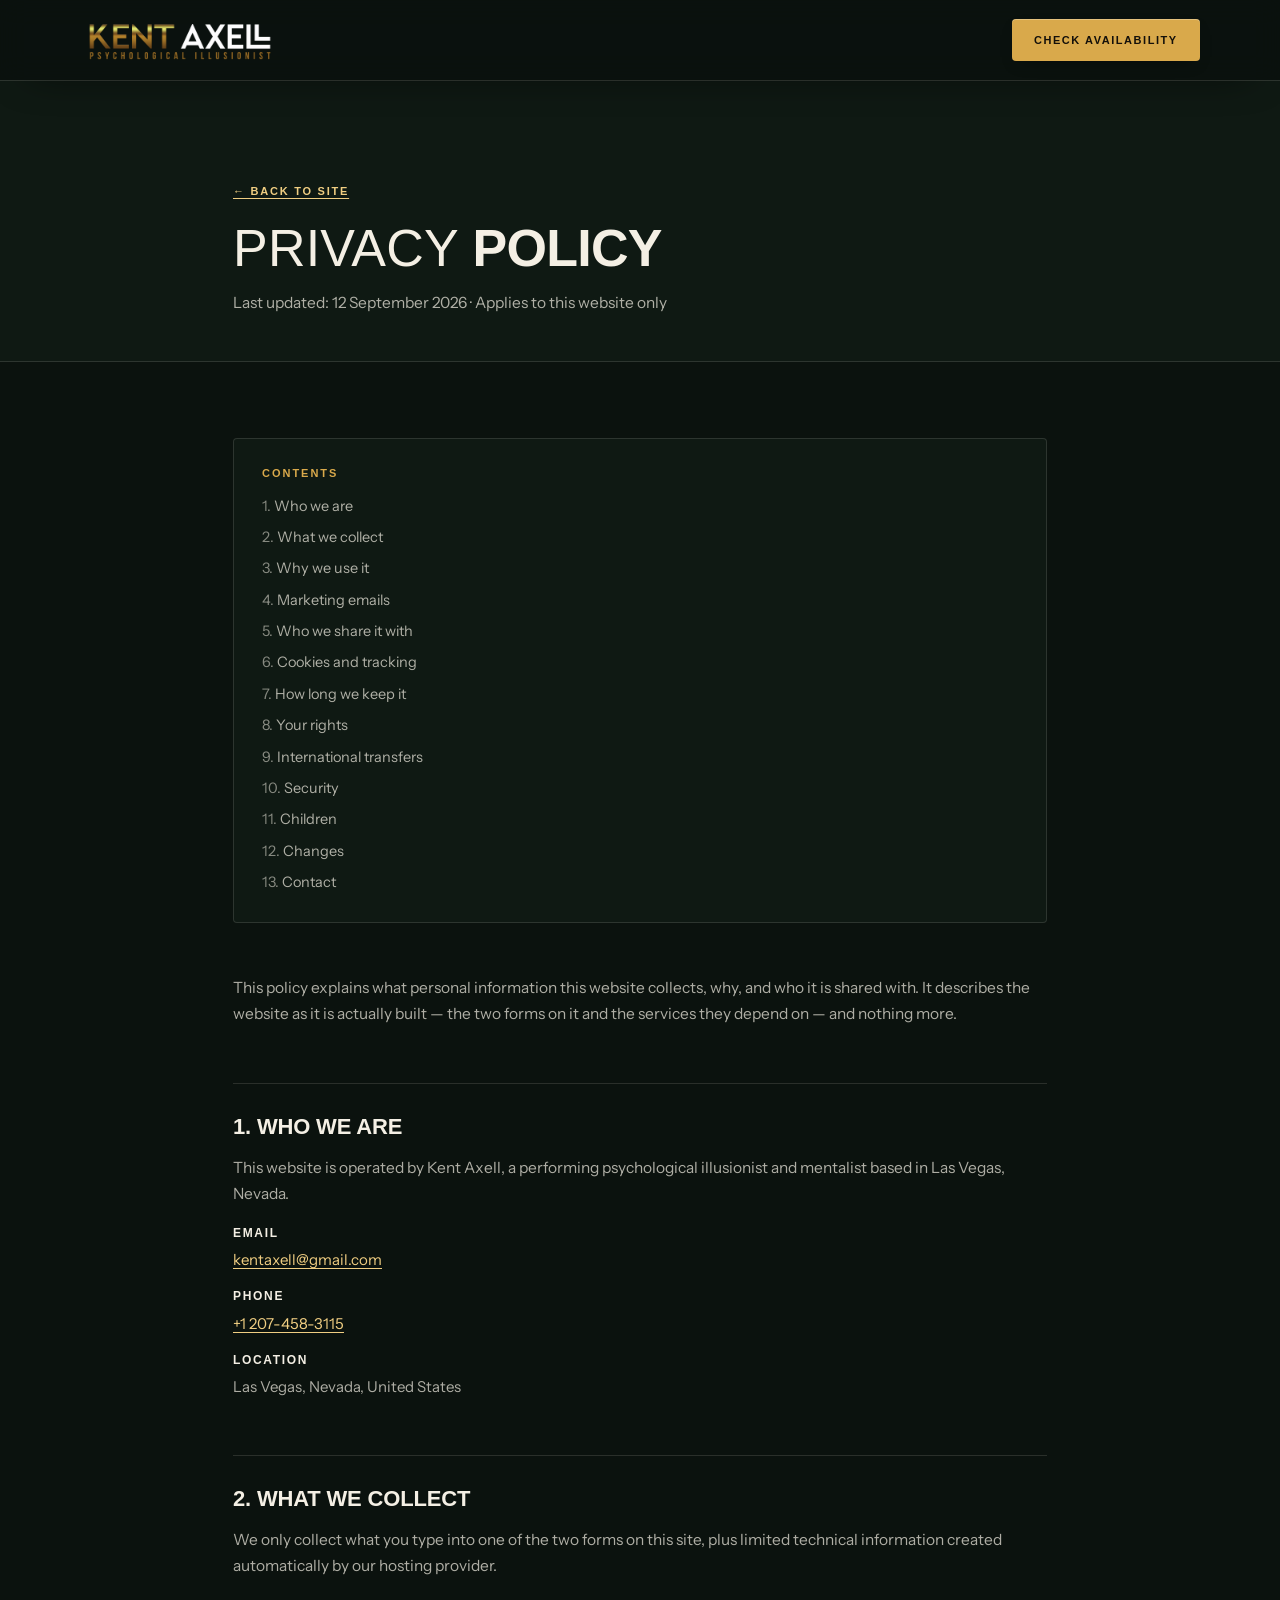
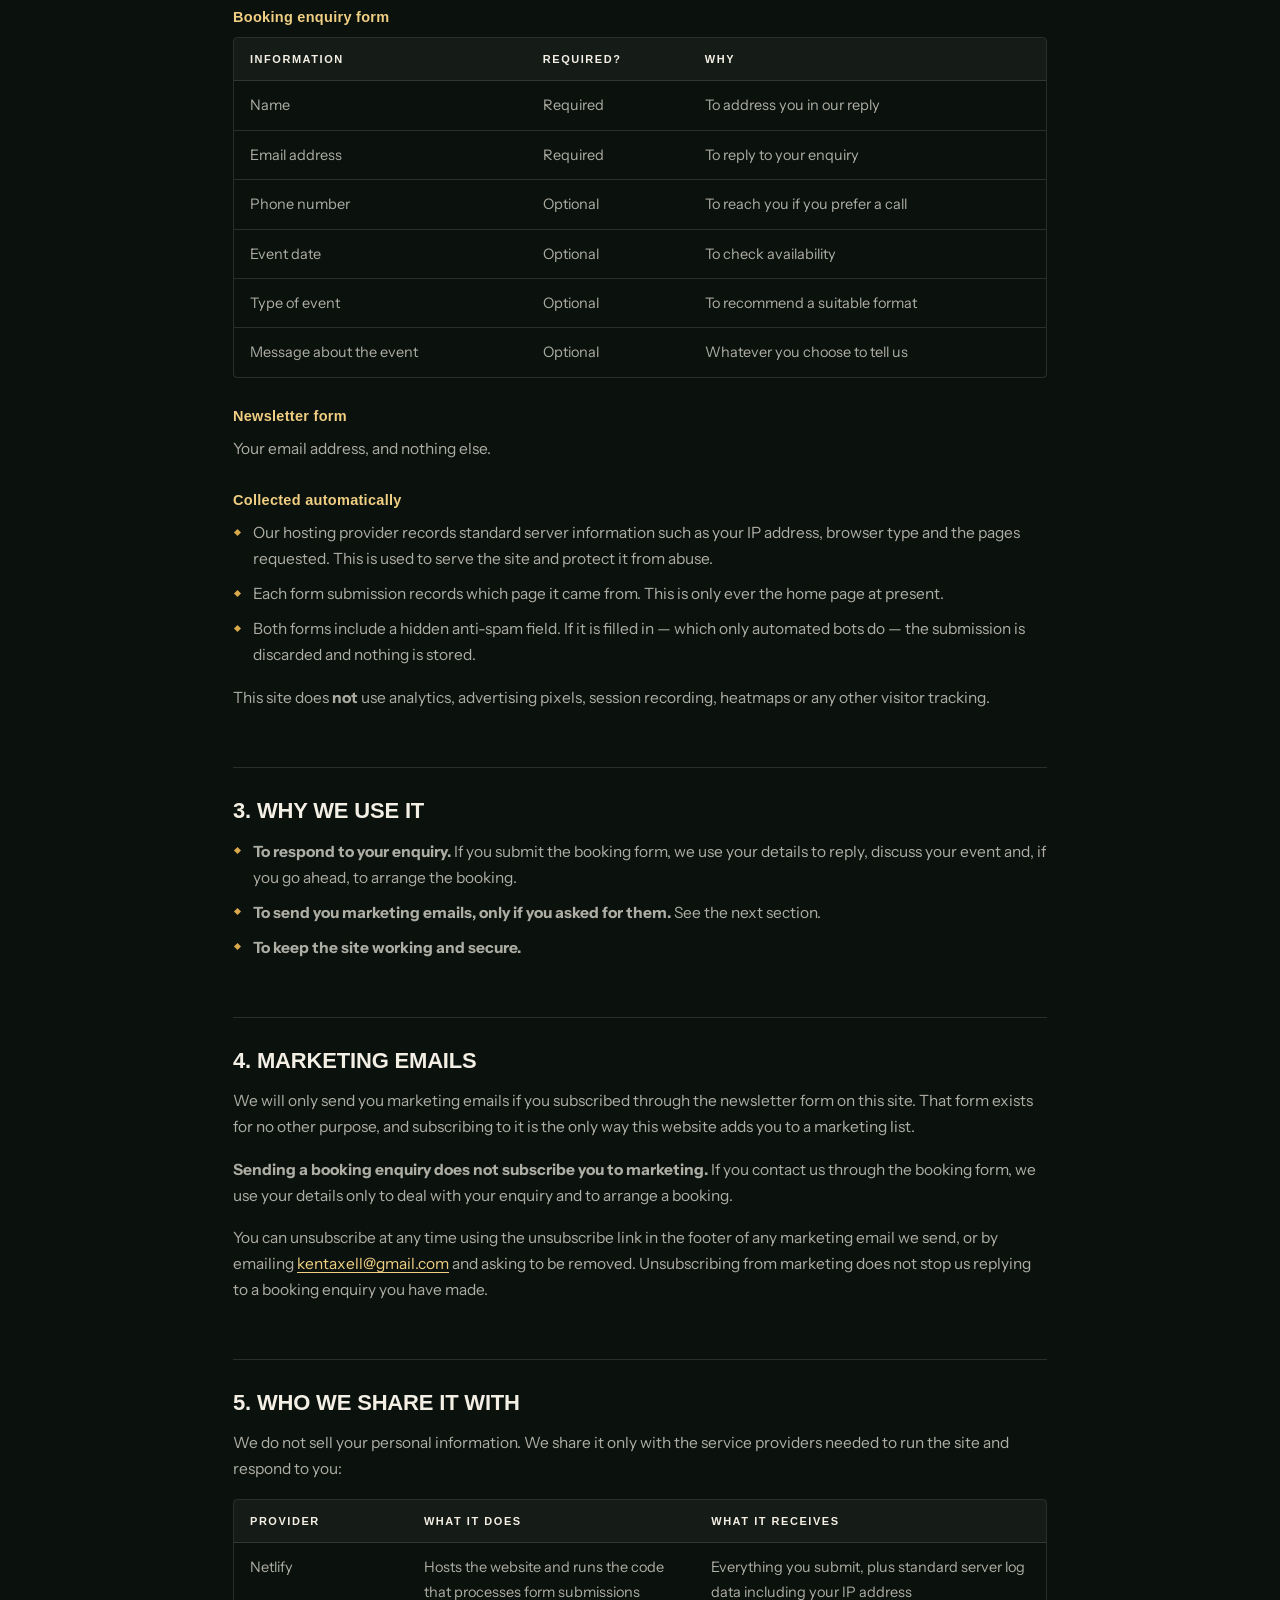
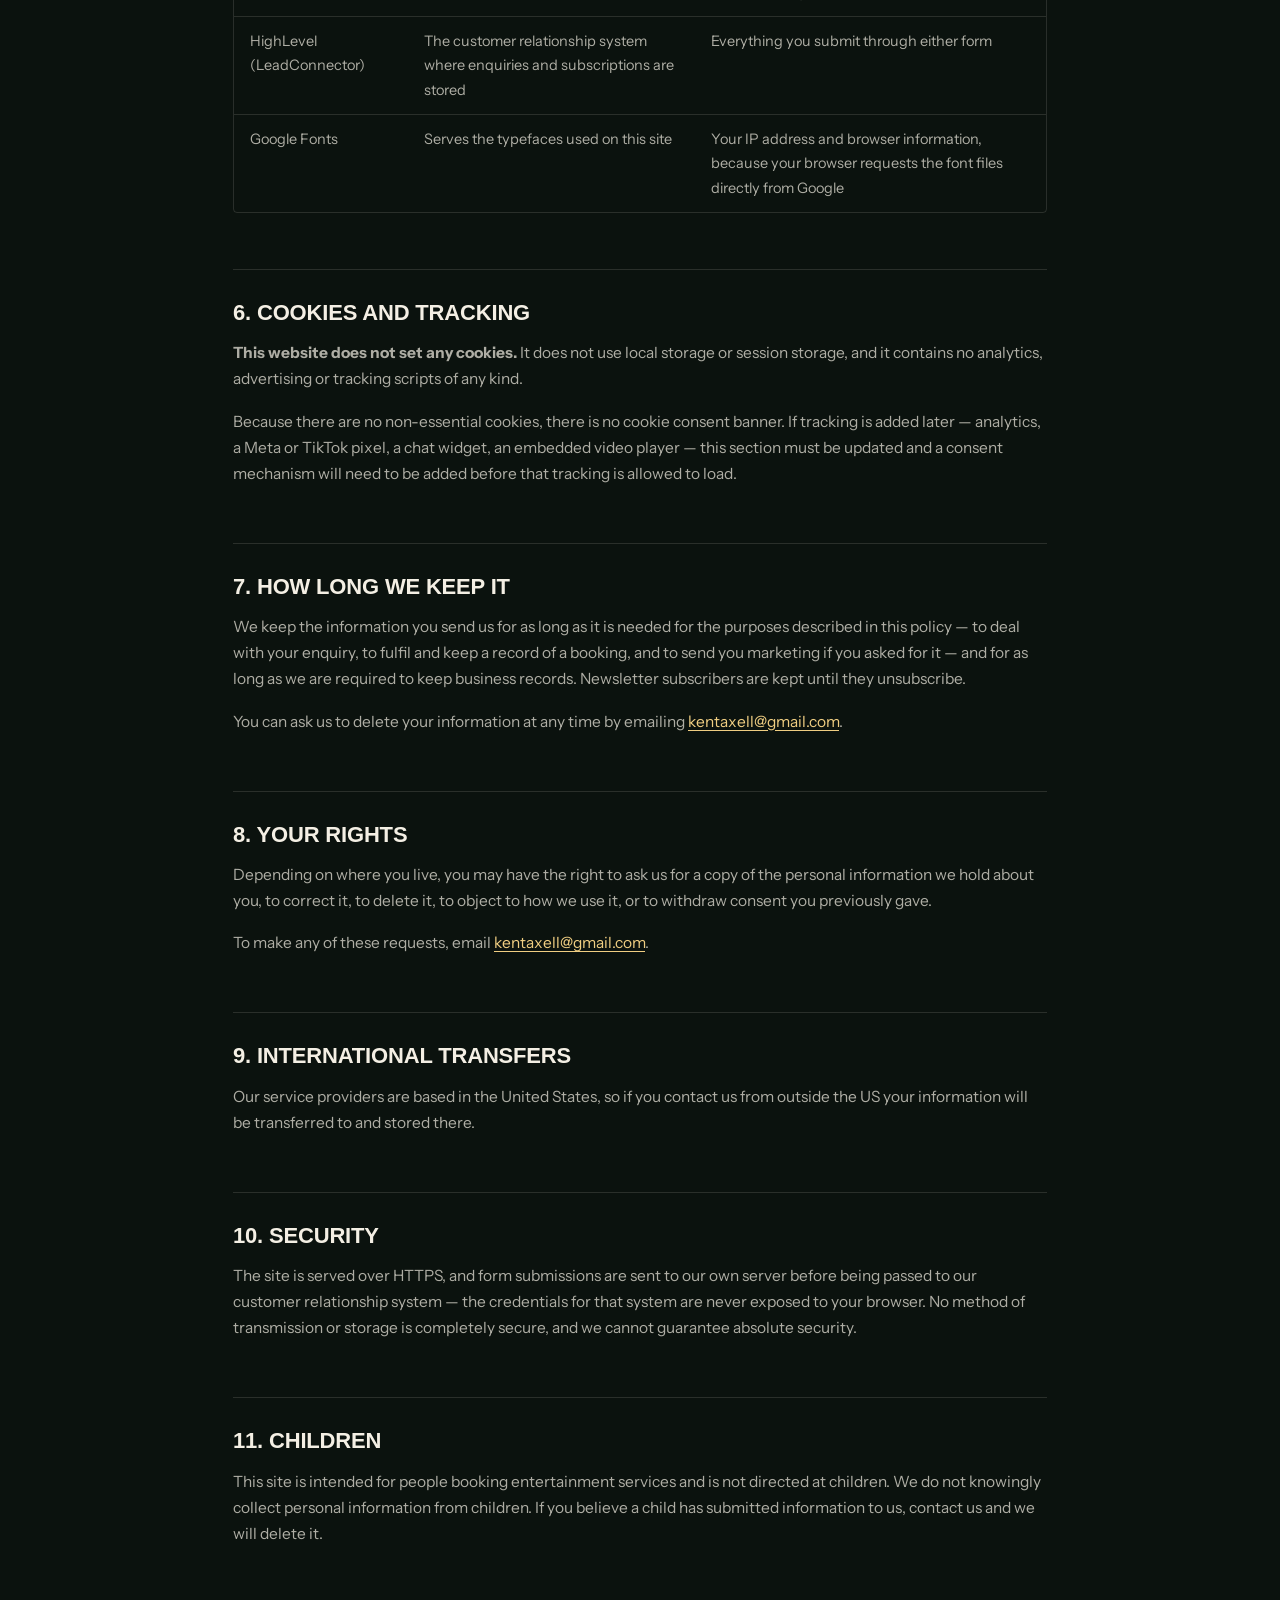
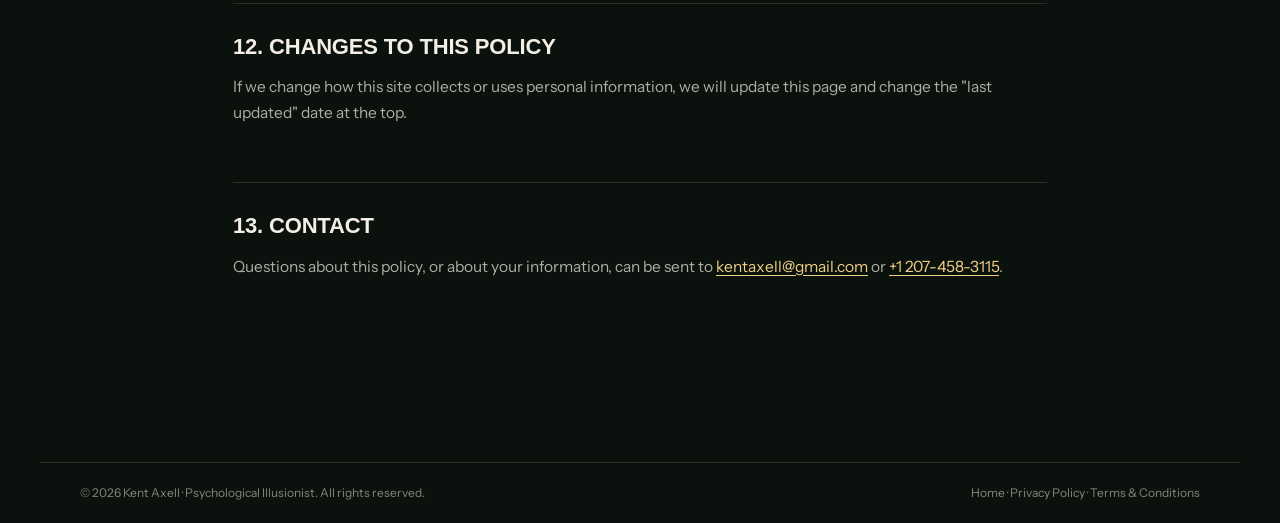
==== commit b186b9e8: "Install Vercel Web Analytics Vercel Web Analytics Installation Complete  Successfully installed and " ====
--- a/privacy-policy/index.html
+++ b/privacy-policy/index.html
@@ -29,6 +29,7 @@
 <link rel="preconnect" href="https://fonts.gstatic.com" crossorigin>
 <link href="https://fonts.googleapis.com/css2?family=Instrument+Sans:wght@400..600&display=swap" rel="stylesheet">
 <link rel="stylesheet" href="../assets/css/styles.css">
+<script defer src="/_vercel/insights/script.js"></script>
 </head>
 <body>
 
@@ -37,7 +38,7 @@
 <header class="header stuck">
   <div class="wrap header__in">
     <a class="brand" href="../" aria-label="Kent Axell, home">
-      <img class="brand__type" src="../assets/img/kent-axell-logo.svg" alt="Kent Axell" width="1206" height="286">
+      <img class="brand__type" src="../assets/img/kent-axell-png2.png" alt="Kent Axell">
     </a>
     <a class="btn btn--gold btn--sm header__cta" href="../#contact">Check availability</a>
   </div>
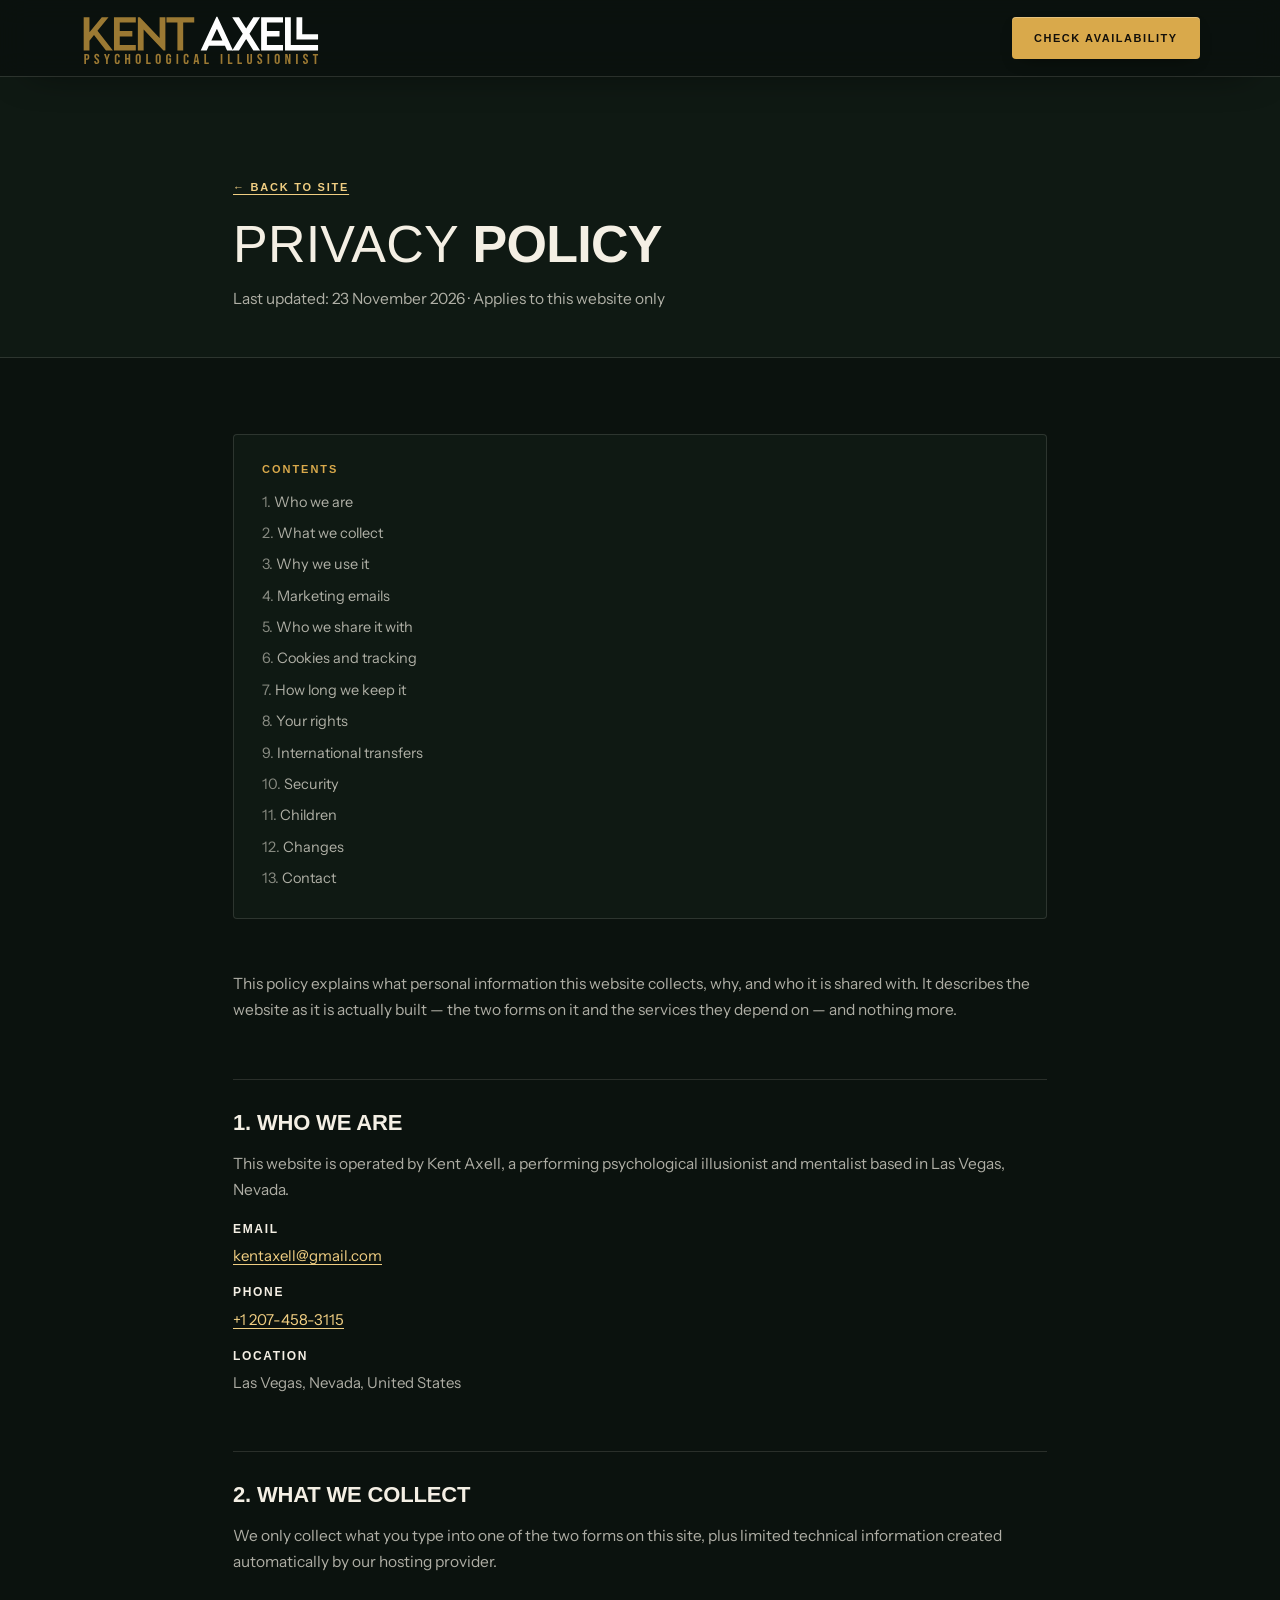
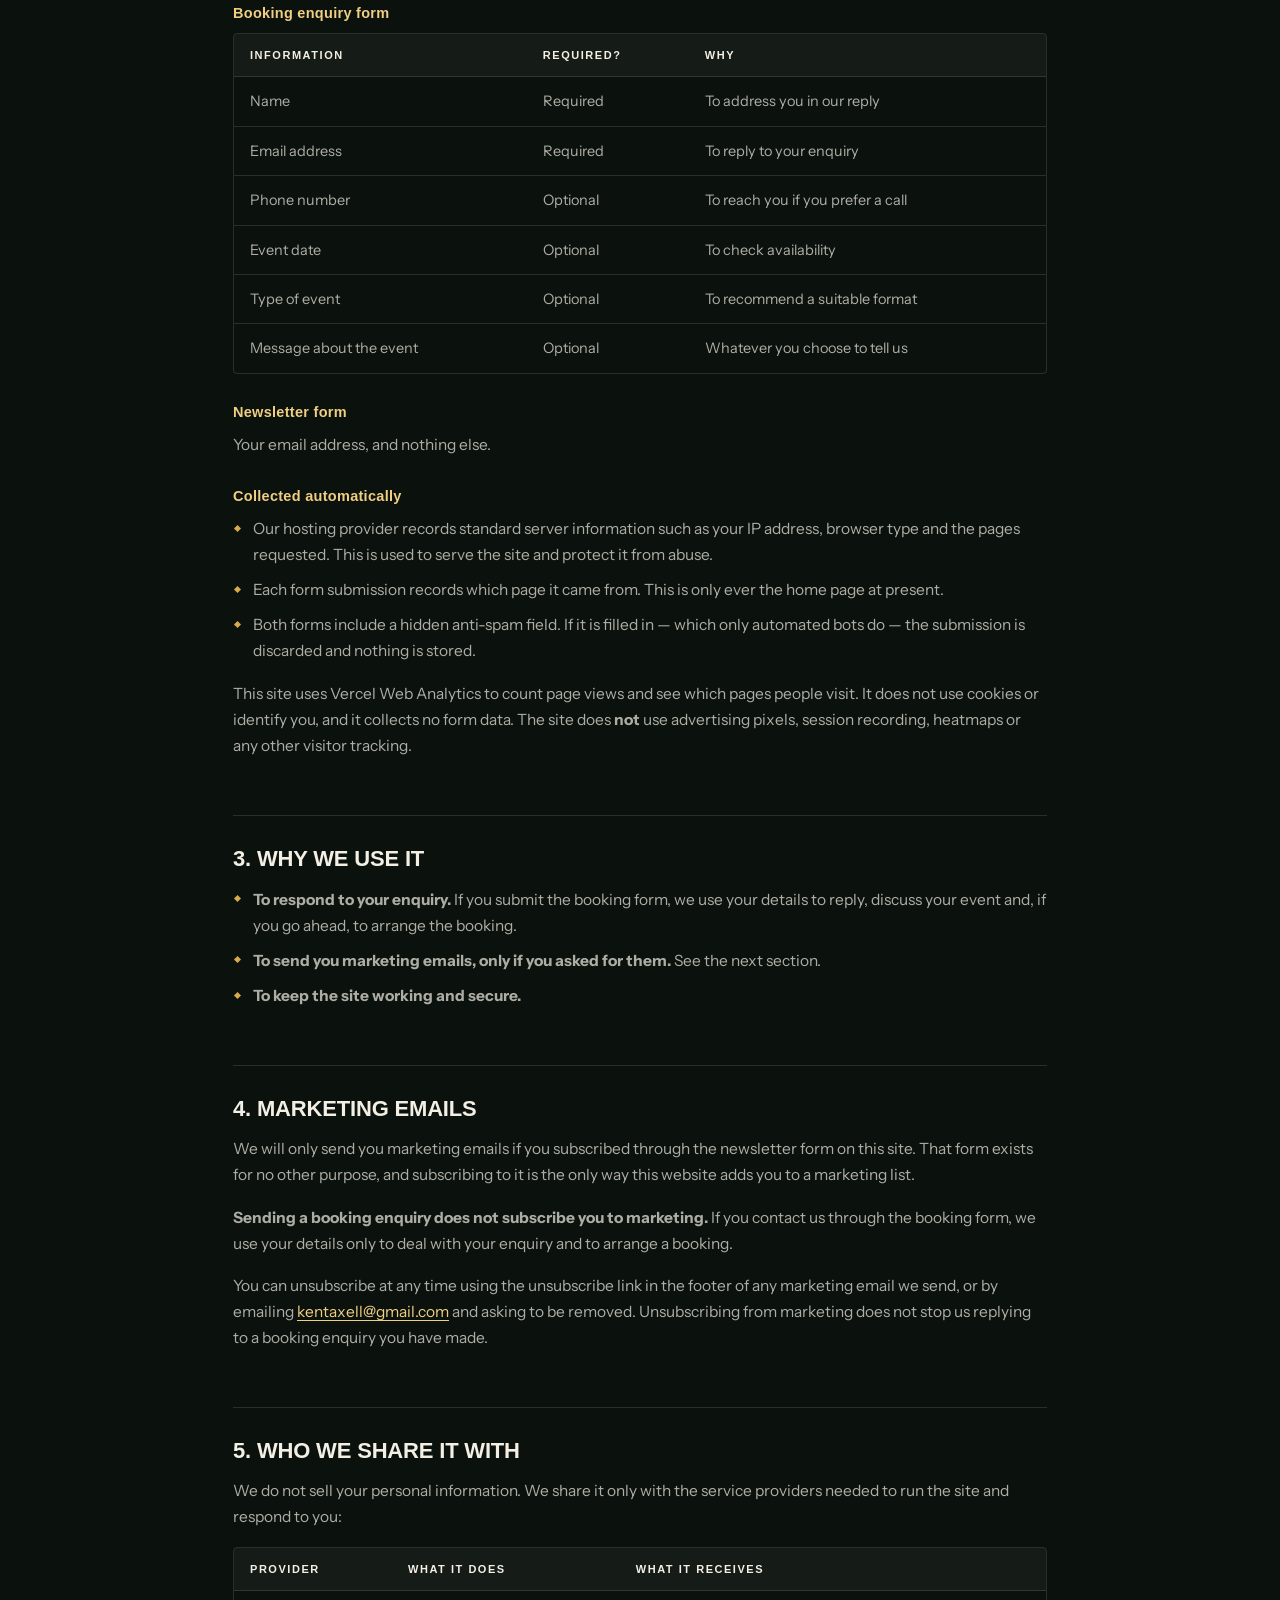
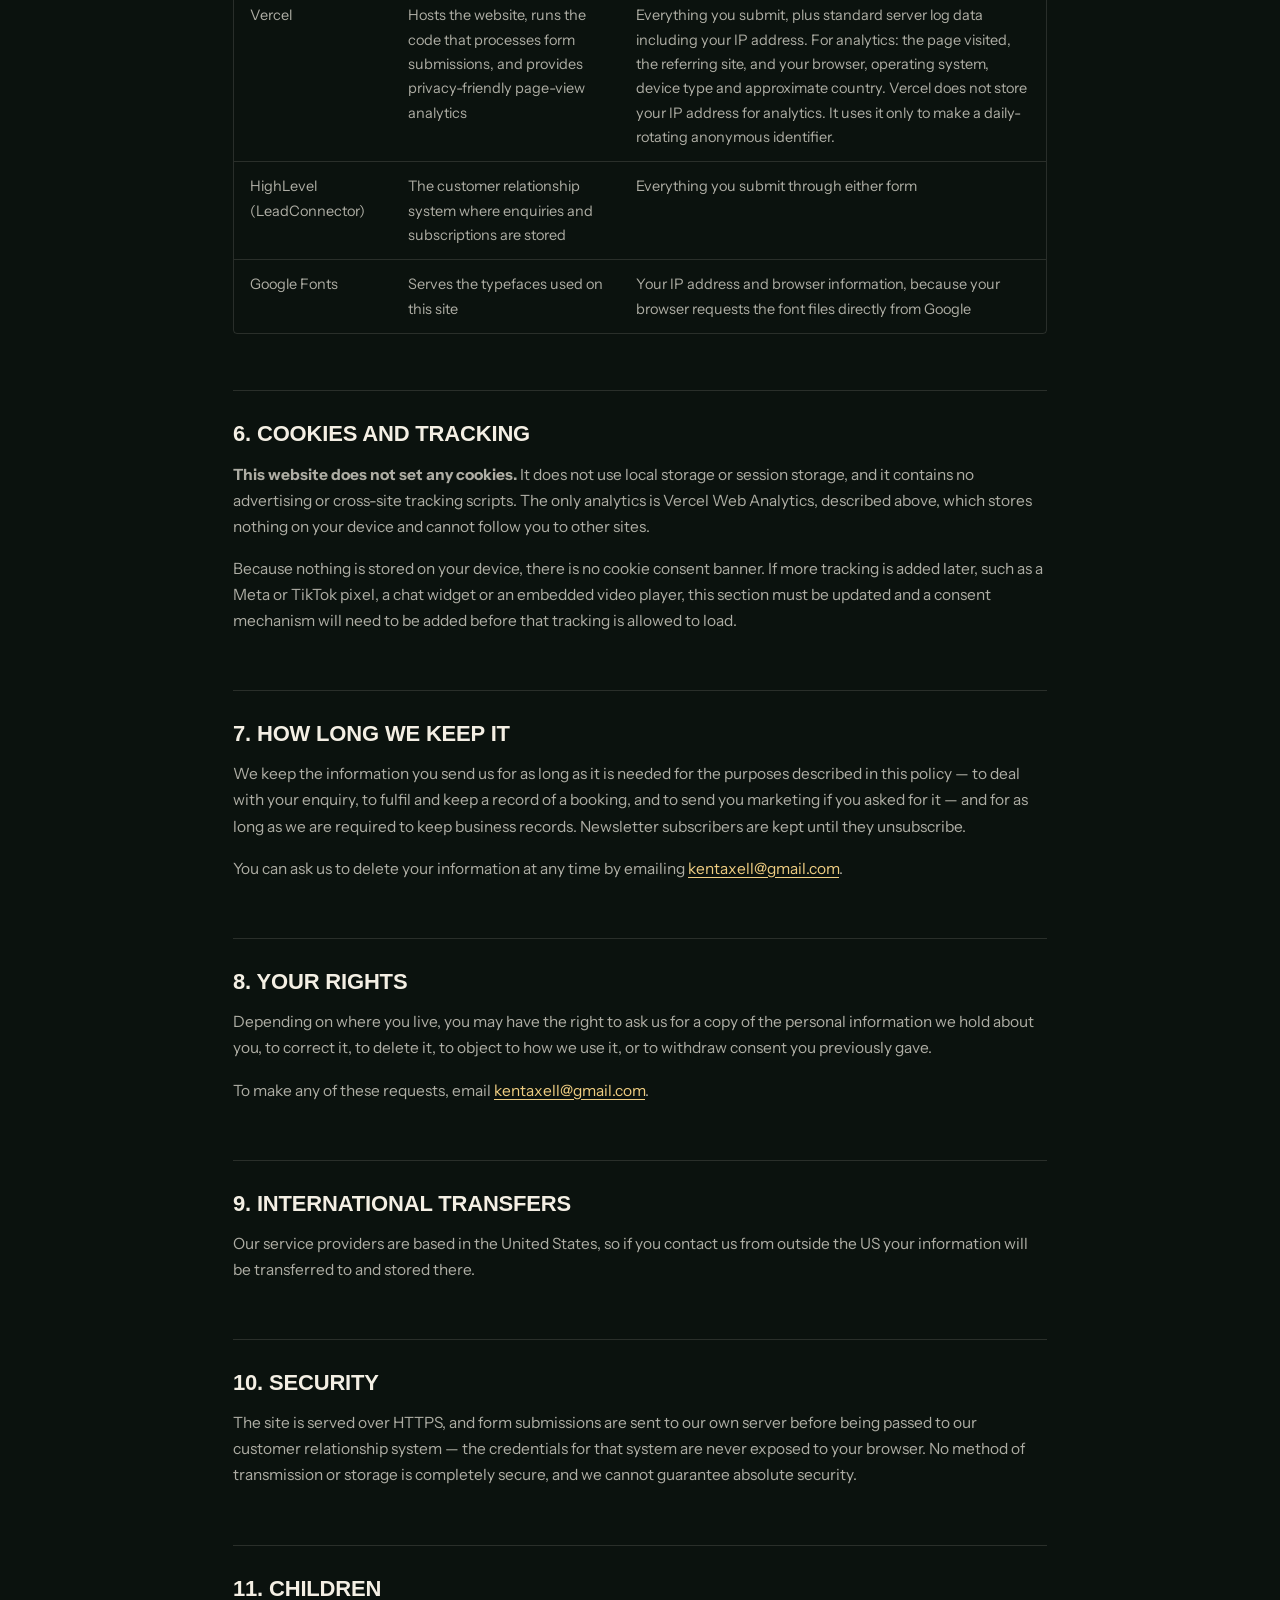
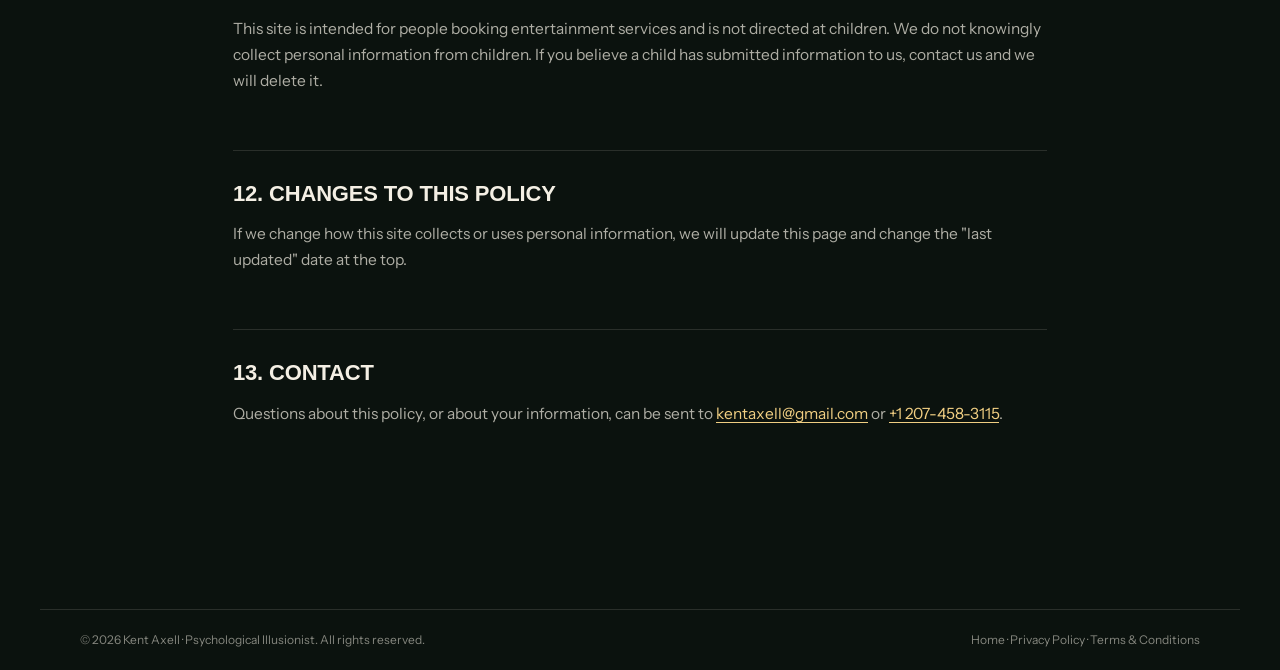
==== commit 25fd8c3a: "Move form handler to Vercel and enable Vercel Web Analytics The site is hosted on Vercel, so /.netli" ====
--- a/privacy-policy/index.html
+++ b/privacy-policy/index.html
@@ -29,6 +29,9 @@
 <link rel="preconnect" href="https://fonts.gstatic.com" crossorigin>
 <link href="https://fonts.googleapis.com/css2?family=Instrument+Sans:wght@400..600&display=swap" rel="stylesheet">
 <link rel="stylesheet" href="../assets/css/styles.css">
+<!-- Vercel Web Analytics: cookieless, no local storage. Requires Analytics
+     to be enabled on the Vercel project, or the script 404s harmlessly. -->
+<script>window.va = window.va || function () { (window.vaq = window.vaq || []).push(arguments); };</script>
 <script defer src="/_vercel/insights/script.js"></script>
 </head>
 <body>
@@ -38,7 +41,7 @@
 <header class="header stuck">
   <div class="wrap header__in">
     <a class="brand" href="../" aria-label="Kent Axell, home">
-      <img class="brand__type" src="../assets/img/kent-axell-png2.png" alt="Kent Axell">
+      <img class="brand__type" src="../assets/img/kent-axell-logo.svg" alt="Kent Axell" width="1206" height="286">
     </a>
     <a class="btn btn--gold btn--sm header__cta" href="../#contact">Check availability</a>
   </div>
@@ -50,7 +53,7 @@
       <a class="legal__back" href="../">&larr; Back to site</a>
       <h1>Privacy <strong>Policy</strong></h1>
       <p class="legalhead__meta">
-        Last updated: <time datetime="2026-09-12">12 September 2026</time> ·
+        Last updated: <time datetime="2026-11-23">23 November 2026</time> ·
         Applies to this website only
       </p>
     </div>
@@ -138,7 +141,9 @@
         </li>
       </ul>
       <p>
-        This site does <strong>not</strong> use analytics, advertising pixels, session
+        This site uses Vercel Web Analytics to count page views and see which pages
+        people visit. It does not use cookies or identify you, and it collects no
+        form data. The site does <strong>not</strong> use advertising pixels, session
         recording, heatmaps or any other visitor tracking.
       </p>
 
@@ -187,9 +192,9 @@
           <thead><tr><th>Provider</th><th>What it does</th><th>What it receives</th></tr></thead>
           <tbody>
             <tr>
-              <td>Netlify</td>
-              <td>Hosts the website and runs the code that processes form submissions</td>
-              <td>Everything you submit, plus standard server log data including your IP address</td>
+              <td>Vercel</td>
+              <td>Hosts the website, runs the code that processes form submissions, and provides privacy-friendly page-view analytics</td>
+              <td>Everything you submit, plus standard server log data including your IP address. For analytics: the page visited, the referring site, and your browser, operating system, device type and approximate country. Vercel does not store your IP address for analytics. It uses it only to make a daily-rotating anonymous identifier.</td>
             </tr>
             <tr>
               <td>HighLevel (LeadConnector)</td>
@@ -208,13 +213,14 @@
       <h2 id="cookies">6. Cookies and tracking</h2>
       <p>
         <strong>This website does not set any cookies.</strong> It does not use local
-        storage or session storage, and it contains no analytics, advertising or
-        tracking scripts of any kind.
-      </p>
-      <p>
-        Because there are no non-essential cookies, there is no cookie consent banner.
-        If tracking is added later — analytics, a Meta or TikTok pixel, a chat widget,
-        an embedded video player — this section must be updated and a consent mechanism
+        storage or session storage, and it contains no advertising or cross-site
+        tracking scripts. The only analytics is Vercel Web Analytics, described above,
+        which stores nothing on your device and cannot follow you to other sites.
+      </p>
+      <p>
+        Because nothing is stored on your device, there is no cookie consent banner.
+        If more tracking is added later, such as a Meta or TikTok pixel, a chat widget or
+        an embedded video player, this section must be updated and a consent mechanism
         will need to be added before that tracking is allowed to load.
       </p>
 
